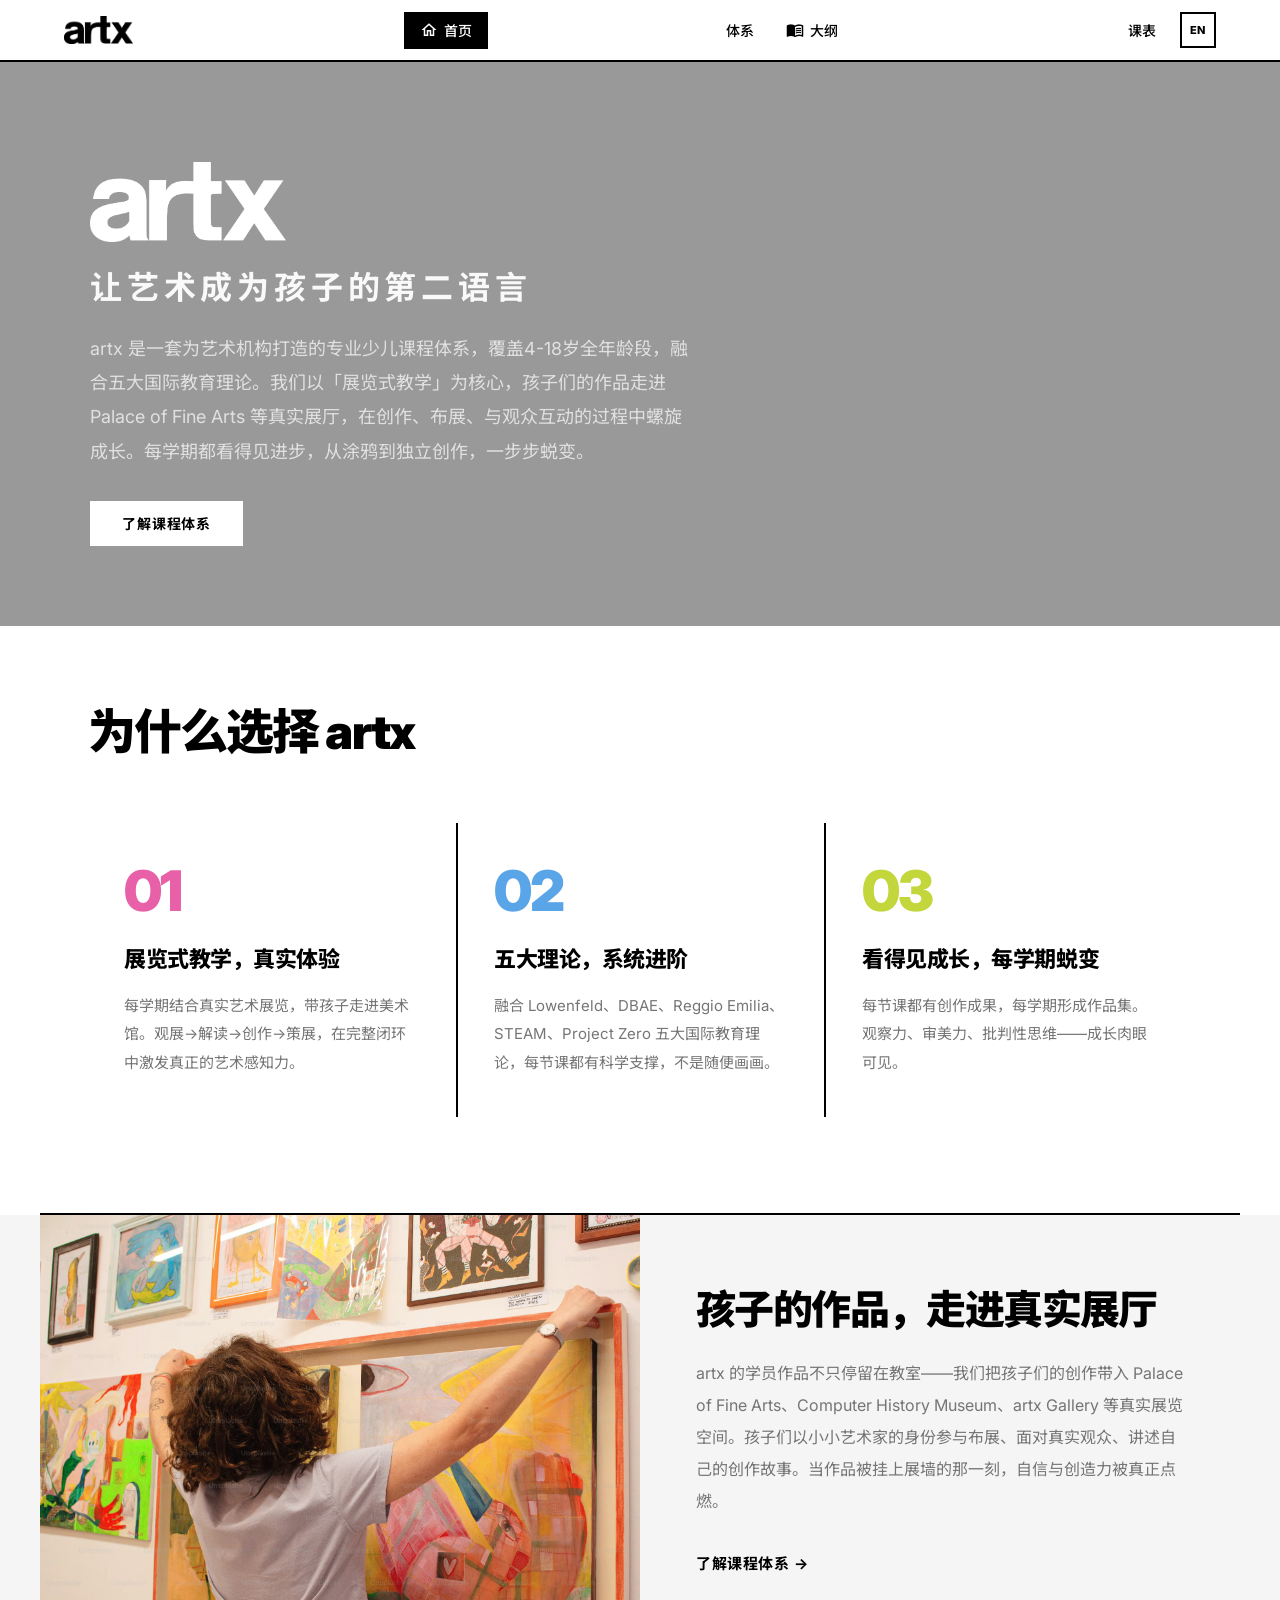
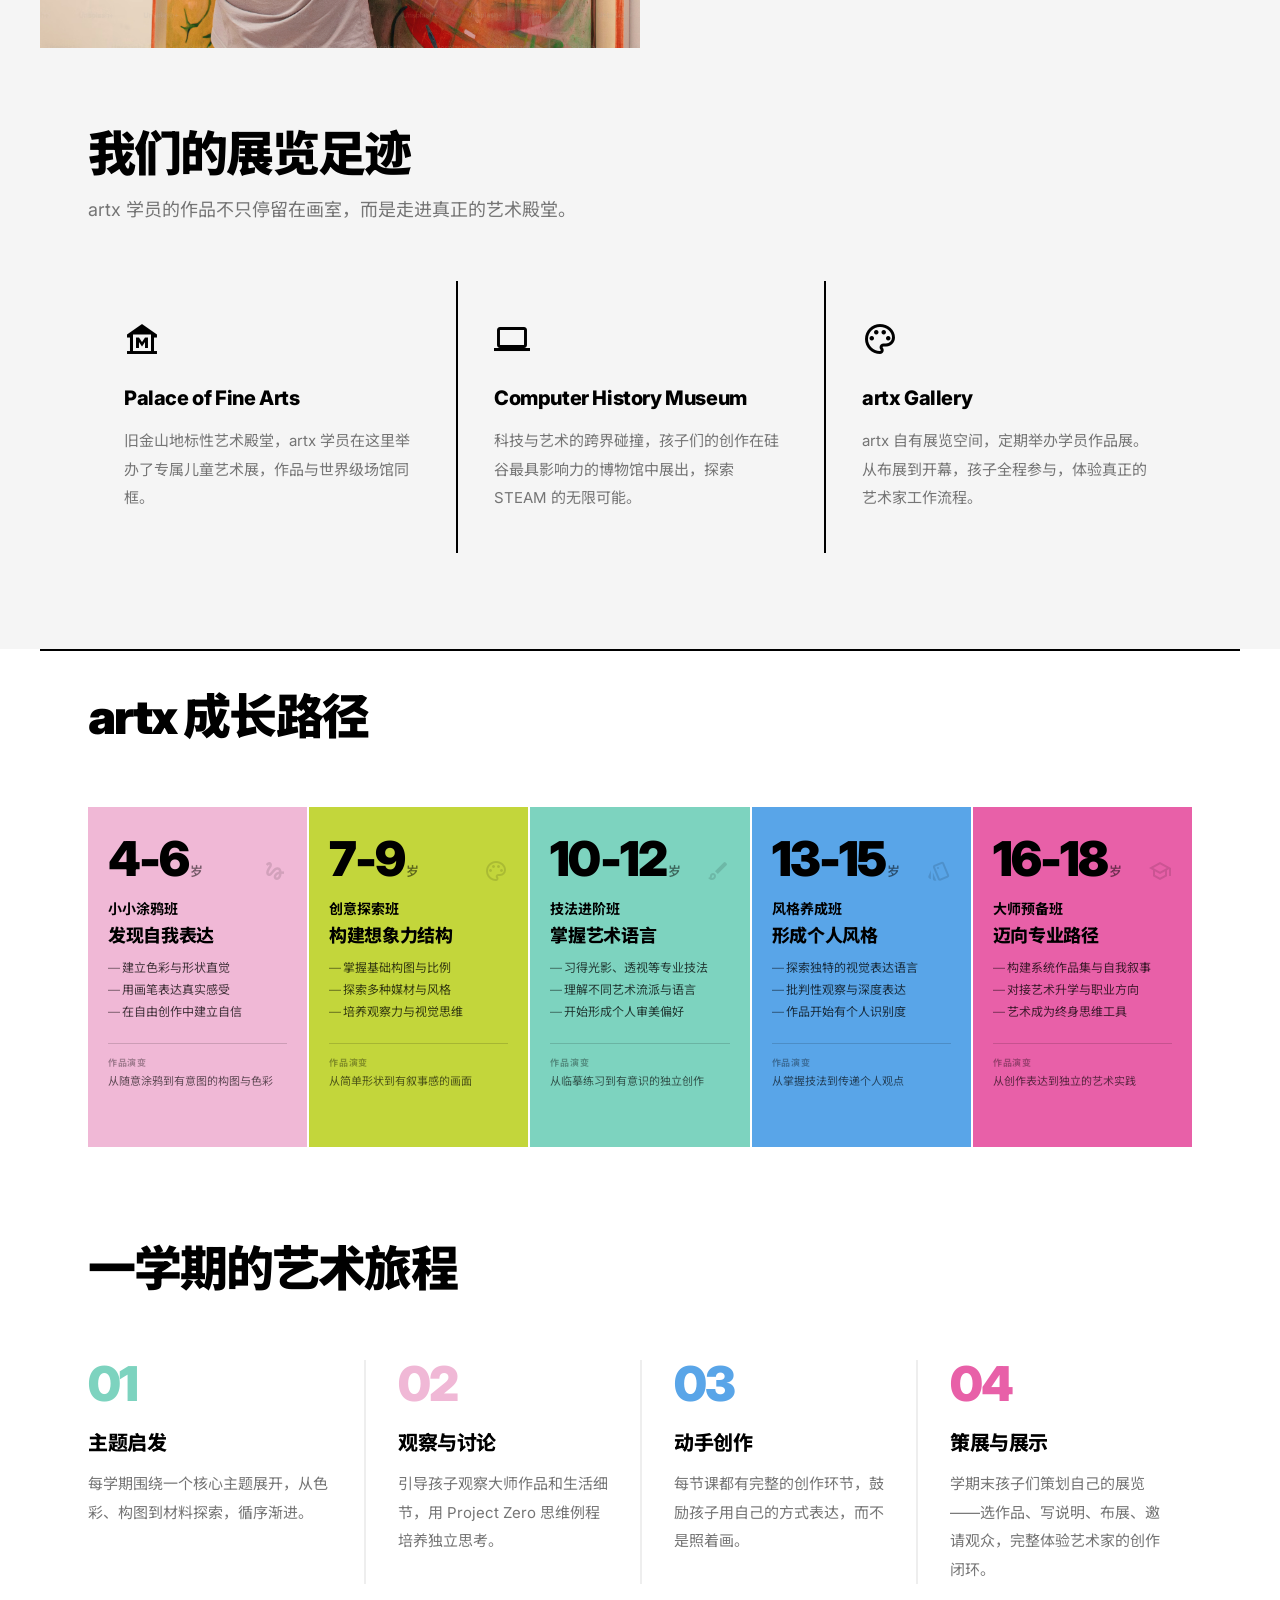
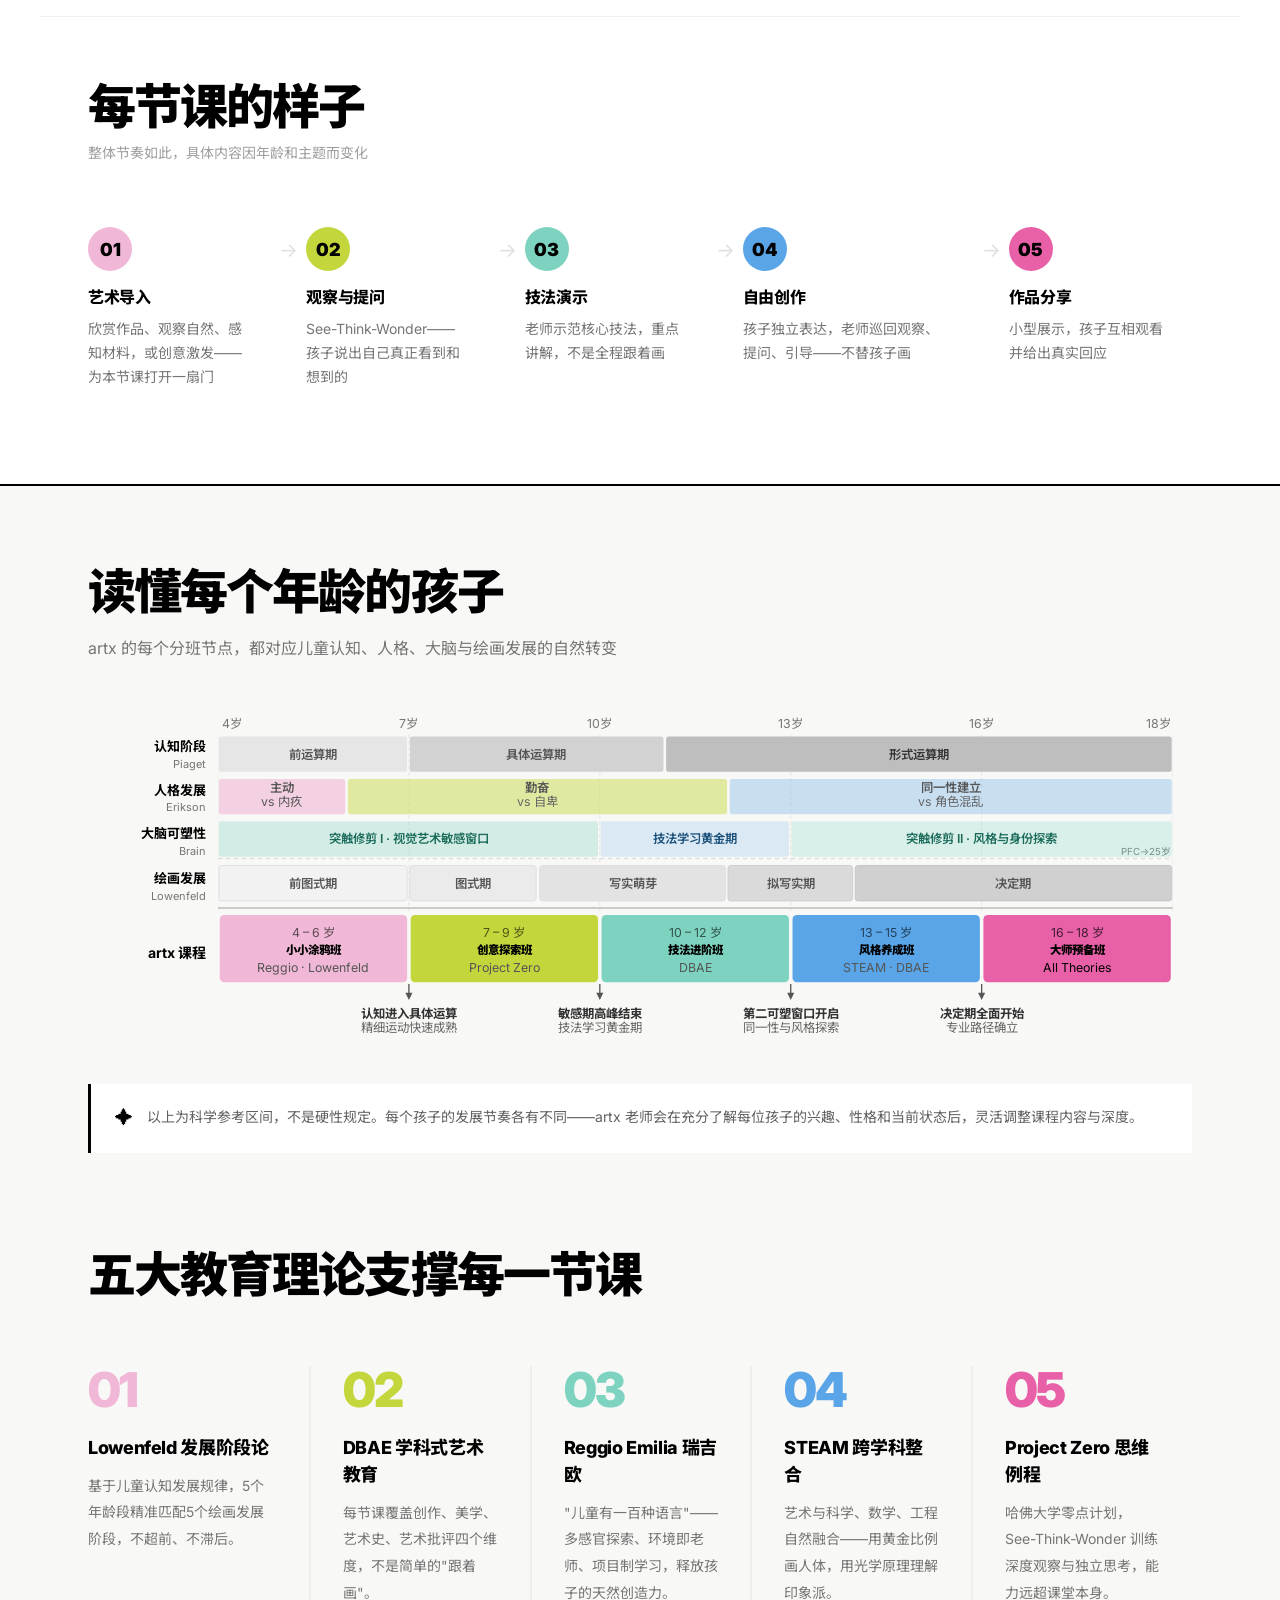
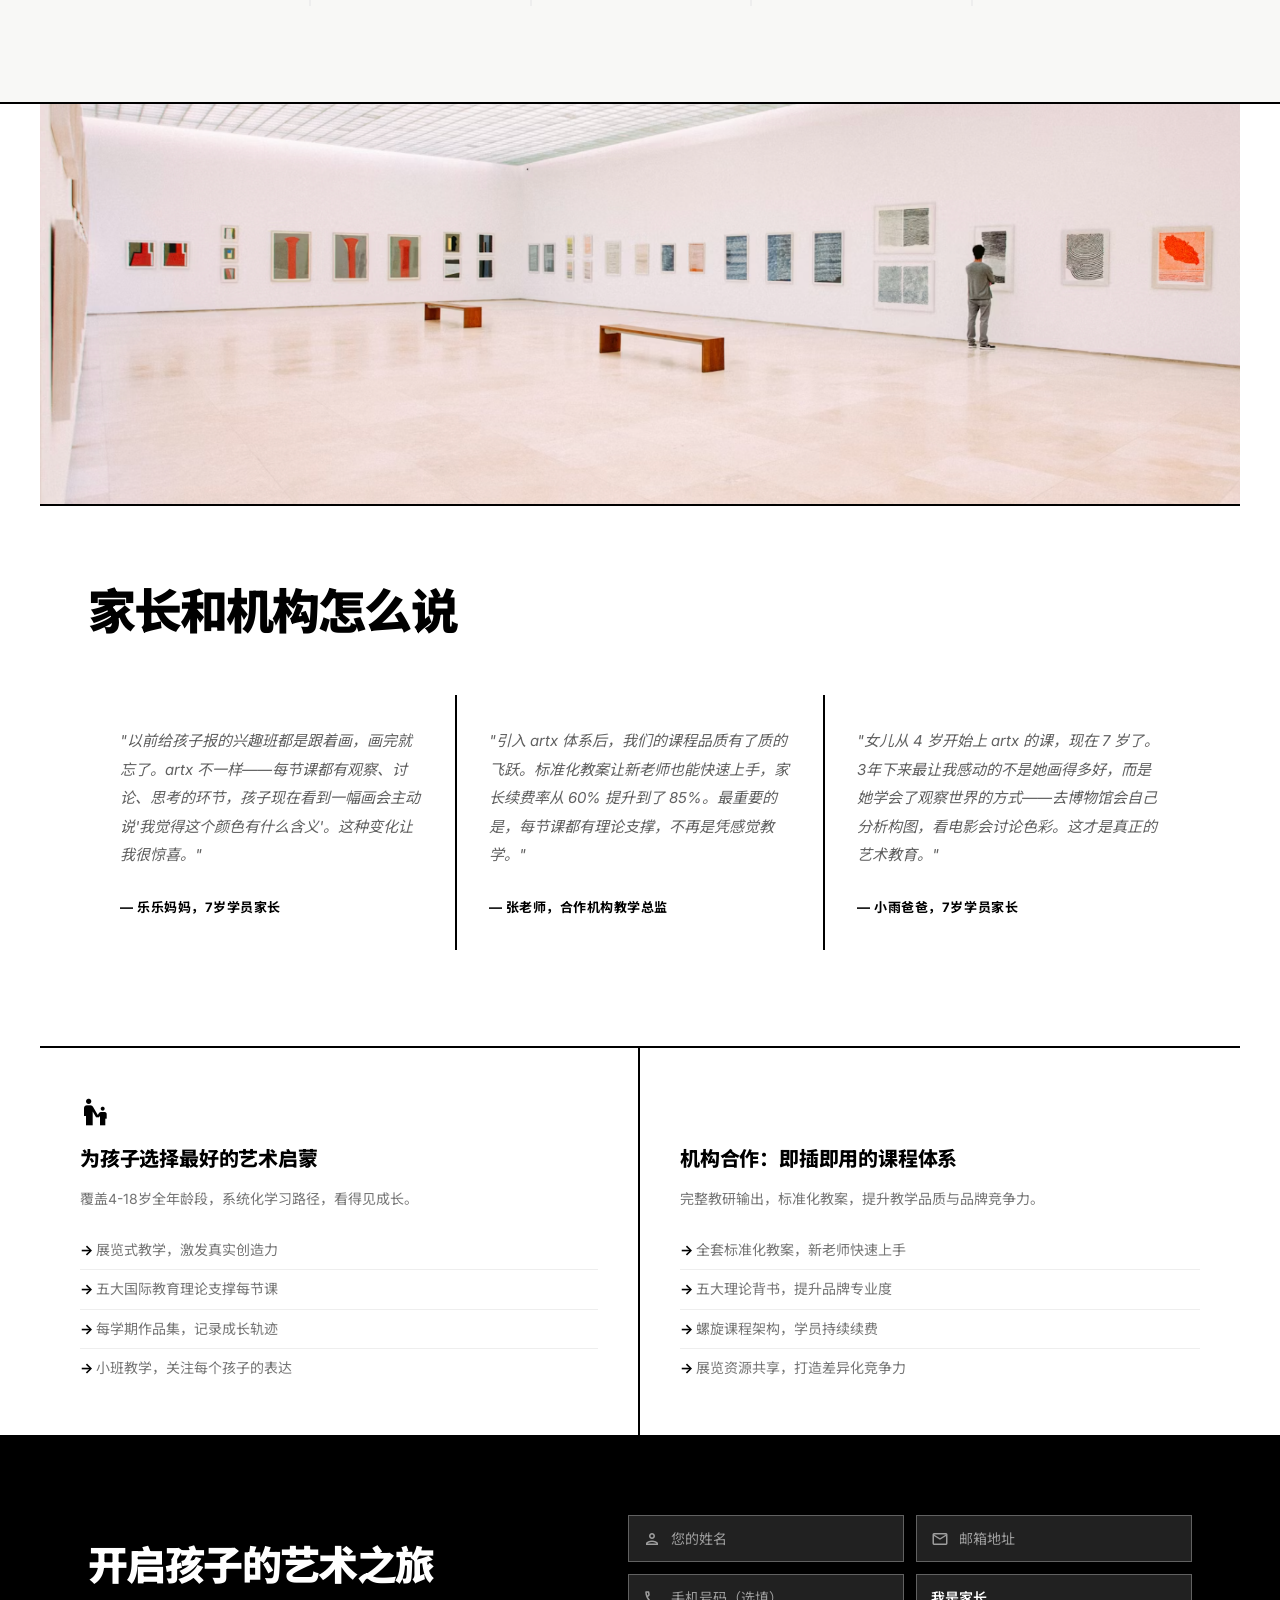
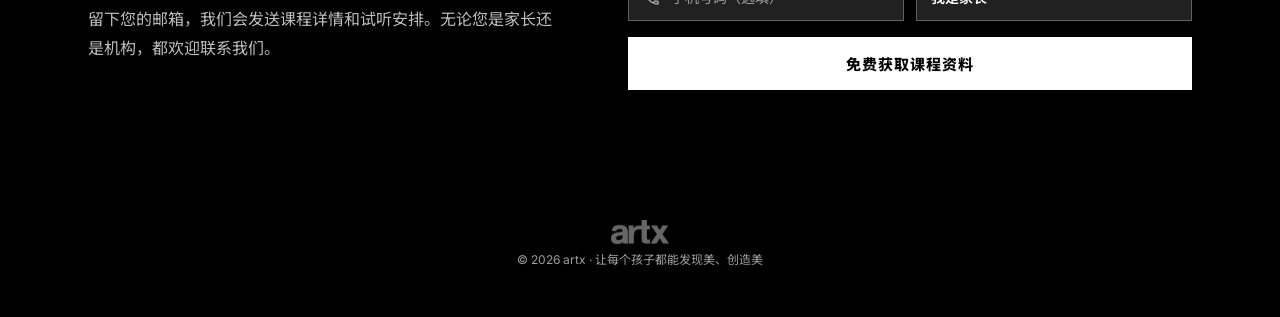
==== index.html @ dca1d235 "mvp-accurate" ====
<!DOCTYPE html>
<html lang="zh-CN">
<head>
    <meta charset="UTF-8">
    <meta name="viewport" content="width=device-width, initial-scale=1.0">
    <title>artx · 课程中心</title>
    <link rel="stylesheet" href="styles.css">
    <link href="https://fonts.googleapis.com/css2?family=Noto+Sans+SC:wght@300;400;500;700;900&family=Inter:wght@300;400;500;600;700;800;900&display=swap" rel="stylesheet">
    <link href="https://fonts.googleapis.com/icon?family=Material+Icons+Outlined" rel="stylesheet">
</head>
<body>
    <!-- 顶部导航栏 (Material App Bar) -->
    <header class="app-bar">
        <div class="app-bar-inner">
            <div class="brand">
                <img src="assets/logo.png" alt="artx" class="brand-logo">
            </div>
            <nav class="nav-rail">
                <a href="#" class="nav-item active" data-view="home">
                    <span class="material-icons-outlined">home</span>
                    <span class="nav-label" data-i18n="nav.home">首页</span>
                </a>
                <a href="#" class="nav-item" data-view="about">
                    <span class="material-icons-outlined">auto_stories</span>
                    <span class="nav-label" data-i18n="nav.about">体系</span>
                </a>
                <a href="#" class="nav-item" data-view="curriculum">
                    <span class="material-icons-outlined">menu_book</span>
                    <span class="nav-label" data-i18n="nav.curriculum">大纲</span>
                </a>
                <a href="#" class="nav-item" data-view="calendar">
                    <span class="material-icons-outlined">calendar_month</span>
                    <span class="nav-label" data-i18n="nav.calendar">课表</span>
                </a>
                <button class="lang-toggle" id="lang-toggle" title="Switch Language">
                    <span class="lang-label">EN</span>
                </button>
            </nav>
        </div>
    </header>

    <!-- 首页 -->
    <main id="view-home" class="view active">
        <!-- Hero -->
        <section class="hero-surface">
            <div class="hero-overlay"></div>
            <div class="hero-text">
                <img src="assets/logo.png" alt="artx" class="hero-logo">
                <p class="title-large" data-i18n="hero.subtitle">让艺术成为孩子的第二语言</p>
                <p class="body-large hero-sub" data-i18n="hero.desc">artx 是一套为艺术机构打造的专业少儿课程体系，覆盖4-18岁全年龄段，融合五大国际教育理论。我们以「展览式教学」为核心，孩子们的作品走进 Palace of Fine Arts 等真实展厅，在创作、布展、与观众互动的过程中螺旋成长。每学期都看得见进步，从涂鸦到独立创作，一步步蜕变。</p>
                <a href="#" class="hero-cta" data-view="about" data-i18n="hero.cta">了解课程体系</a>
            </div>
        </section>

        <!-- Stats Bar (hidden for now) -->
        <!--
        <section class="home-stats">
            <div class="home-stats-inner">
                <div class="home-stat">
                    <span class="home-stat-num">4-18</span>
                    <span class="home-stat-label" data-i18n="home.stat1">岁全覆盖</span>
                </div>
                <div class="home-stat">
                    <span class="home-stat-num">5</span>
                    <span class="home-stat-label" data-i18n="home.stat2">个年龄段</span>
                </div>
                <div class="home-stat">
                    <span class="home-stat-num">5</span>
                    <span class="home-stat-label" data-i18n="home.stat3">大教育理论</span>
                </div>
                <div class="home-stat">
                    <span class="home-stat-num">3</span>
                    <span class="home-stat-label" data-i18n="home.stat4">年螺旋进阶</span>
                </div>
            </div>
        </section>
        -->

        <!-- How It Works — 3 Steps -->
        <section class="home-process reveal">
            <div class="home-process-inner">
                <h2 class="home-process-title" data-i18n="home.processTitle">为什么选择 artx</h2>
                <div class="home-process-grid">
                    <div class="home-process-step">
                        <span class="process-num">01</span>
                        <h3 data-i18n="home.step1t">展览式教学，真实体验</h3>
                        <p data-i18n="home.step1d">每学期结合真实艺术展览，带孩子走进美术馆。观展→解读→创作→策展，在完整闭环中激发真正的艺术感知力。</p>
                    </div>
                    <div class="home-process-step">
                        <span class="process-num">02</span>
                        <h3 data-i18n="home.step2t">五大理论，系统进阶</h3>
                        <p data-i18n="home.step2d">融合 Lowenfeld、DBAE、Reggio Emilia、STEAM、Project Zero 五大国际教育理论，每节课都有科学支撑，不是随便画画。</p>
                    </div>
                    <div class="home-process-step">
                        <span class="process-num">03</span>
                        <h3 data-i18n="home.step3t">看得见成长，每学期蜕变</h3>
                        <p data-i18n="home.step3d">每节课都有创作成果，每学期形成作品集。观察力、审美力、批判性思维——成长肉眼可见。</p>
                    </div>
                </div>
            </div>
        </section>

        <!-- Gallery Feature (image + text split) -->
        <div class="home-feature-wrapper">
        <section class="home-feature reveal">
            <div class="home-feature-img">
                <img src="assets/gallery.JPG" alt="artx gallery">
            </div>
            <div class="home-feature-text">
                <h2 data-i18n="home.featureTitle">孩子的作品，走进真实展厅</h2>
                <p data-i18n="home.featureDesc">artx 的学员作品不只停留在教室——我们把孩子们的创作带入 Palace of Fine Arts、Computer History Museum、artx Gallery 等真实展览空间。孩子们以小小艺术家的身份参与布展、面对真实观众、讲述自己的创作故事。当作品被挂上展墙的那一刻，自信与创造力被真正点燃。</p>
                <a href="#" class="home-feature-link" data-view="about" data-i18n="home.featureLink">了解课程体系 →</a>
            </div>
        </section>
        </div>

        <!-- Exhibition Venues -->
        <div class="home-venues-wrapper">
        <section class="home-venues reveal">
            <div class="home-venues-inner">
                <h2 class="home-venues-title" data-i18n="home.venuesTitle">我们的展览足迹</h2>
                <p class="home-venues-desc" data-i18n="home.venuesDesc">artx 学员的作品不只停留在画室，而是走进真正的艺术殿堂。</p>
                <div class="home-venues-grid">
                    <div class="home-venue-card">
                        <div class="venue-icon"><span class="material-icons-outlined">museum</span></div>
                        <h3>Palace of Fine Arts</h3>
                        <p data-i18n="home.venue1d">旧金山地标性艺术殿堂，artx 学员在这里举办了专属儿童艺术展，作品与世界级场馆同框。</p>
                    </div>
                    <div class="home-venue-card">
                        <div class="venue-icon"><span class="material-icons-outlined">computer</span></div>
                        <h3>Computer History Museum</h3>
                        <p data-i18n="home.venue2d">科技与艺术的跨界碰撞，孩子们的创作在硅谷最具影响力的博物馆中展出，探索 STEAM 的无限可能。</p>
                    </div>
                    <div class="home-venue-card">
                        <div class="venue-icon"><span class="material-icons-outlined">palette</span></div>
                        <h3>artx Gallery</h3>
                        <p data-i18n="home.venue3d">artx 自有展览空间，定期举办学员作品展。从布展到开幕，孩子全程参与，体验真正的艺术家工作流程。</p>
                    </div>
                </div>
            </div>
        </section>
        </div>

        <!-- Programs (Growth Path) -->
        <section class="home-programs reveal">
            <div class="home-programs-inner">
            <h2 class="home-programs-title" data-i18n="home.selectClass">artx 成长路径</h2>
            <div class="age-grid">
                <div class="md-card age-card reveal card-red" data-age="4-6">
                    <div class="card-visual">
                        <div class="card-visual-text">
                            <span class="age-num">4-6</span>
                            <span class="age-suffix" data-i18n="age.suffix">岁</span>
                        </div>
                        <span class="card-icon material-icons-outlined">gesture</span>
                    </div>
                    <div class="card-body">
                        <p class="title-medium" data-i18n="class.4-6.name">小小涂鸦班</p>
                        <h3 class="card-headline">发现自我表达</h3>
                        <ul class="card-bullets">
                            <li>建立色彩与形状直觉</li>
                            <li>用画笔表达真实感受</li>
                            <li>在自由创作中建立自信</li>
                        </ul>
                        <div class="card-evolution">
                            <span class="ce-label">作品演变</span>
                            从随意涂鸦到有意图的构图与色彩
                        </div>
                    </div>
                    <div class="card-action"><span class="material-icons-outlined">arrow_forward</span></div>
                </div>
                <div class="md-card age-card reveal card-green" data-age="7-9">
                    <div class="card-visual">
                        <div class="card-visual-text">
                            <span class="age-num">7-9</span>
                            <span class="age-suffix" data-i18n="age.suffix">岁</span>
                        </div>
                        <span class="card-icon material-icons-outlined">palette</span>
                    </div>
                    <div class="card-body">
                        <p class="title-medium" data-i18n="class.7-9.name">创意探索班</p>
                        <h3 class="card-headline">构建想象力结构</h3>
                        <ul class="card-bullets">
                            <li>掌握基础构图与比例</li>
                            <li>探索多种媒材与风格</li>
                            <li>培养观察力与视觉思维</li>
                        </ul>
                        <div class="card-evolution">
                            <span class="ce-label">作品演变</span>
                            从简单形状到有叙事感的画面
                        </div>
                    </div>
                    <div class="card-action"><span class="material-icons-outlined">arrow_forward</span></div>
                </div>
                <div class="md-card age-card reveal card-blue" data-age="10-12">
                    <div class="card-visual">
                        <div class="card-visual-text">
                            <span class="age-num">10-12</span>
                            <span class="age-suffix" data-i18n="age.suffix">岁</span>
                        </div>
                        <span class="card-icon material-icons-outlined">brush</span>
                    </div>
                    <div class="card-body">
                        <p class="title-medium" data-i18n="class.10-12.name">技法进阶班</p>
                        <h3 class="card-headline">掌握艺术语言</h3>
                        <ul class="card-bullets">
                            <li>习得光影、透视等专业技法</li>
                            <li>理解不同艺术流派与语言</li>
                            <li>开始形成个人审美偏好</li>
                        </ul>
                        <div class="card-evolution">
                            <span class="ce-label">作品演变</span>
                            从临摹练习到有意识的独立创作
                        </div>
                    </div>
                    <div class="card-action"><span class="material-icons-outlined">arrow_forward</span></div>
                </div>
                <div class="md-card age-card reveal card-purple" data-age="13-15">
                    <div class="card-visual">
                        <div class="card-visual-text">
                            <span class="age-num">13-15</span>
                            <span class="age-suffix" data-i18n="age.suffix">岁</span>
                        </div>
                        <span class="card-icon material-icons-outlined">style</span>
                    </div>
                    <div class="card-body">
                        <p class="title-medium" data-i18n="class.13-15.name">风格养成班</p>
                        <h3 class="card-headline">形成个人风格</h3>
                        <ul class="card-bullets">
                            <li>探索独特的视觉表达语言</li>
                            <li>批判性观察与深度表达</li>
                            <li>作品开始有个人识别度</li>
                        </ul>
                        <div class="card-evolution">
                            <span class="ce-label">作品演变</span>
                            从掌握技法到传递个人观点
                        </div>
                    </div>
                    <div class="card-action"><span class="material-icons-outlined">arrow_forward</span></div>
                </div>
                <div class="md-card age-card reveal card-orange" data-age="16-18">
                    <div class="card-visual">
                        <div class="card-visual-text">
                            <span class="age-num">16-18</span>
                            <span class="age-suffix" data-i18n="age.suffix">岁</span>
                        </div>
                        <span class="card-icon material-icons-outlined">school</span>
                    </div>
                    <div class="card-body">
                        <p class="title-medium" data-i18n="class.16-18.name">大师预备班</p>
                        <h3 class="card-headline">迈向专业路径</h3>
                        <ul class="card-bullets">
                            <li>构建系统作品集与自我叙事</li>
                            <li>对接艺术升学与职业方向</li>
                            <li>艺术成为终身思维工具</li>
                        </ul>
                        <div class="card-evolution">
                            <span class="ce-label">作品演变</span>
                            从创作表达到独立的艺术实践
                        </div>
                    </div>
                    <div class="card-action"><span class="material-icons-outlined">arrow_forward</span></div>
                </div>
            </div>
            </div>
        </section>

        <!-- How a Semester Looks -->
        <div class="home-journey-wrapper">
        <section class="home-journey reveal">
            <div class="home-journey-inner">
                <h2 class="home-journey-title" data-i18n="home.journeyTitle">一学期的艺术旅程</h2>
                <div class="home-journey-steps">
                    <div class="journey-step">
                        <div class="journey-num">01</div>
                        <div class="journey-content">
                            <h3 data-i18n="home.j1t">主题启发</h3>
                            <p data-i18n="home.j1d">每学期围绕一个核心主题展开，从色彩、构图到材料探索，循序渐进。</p>
                        </div>
                    </div>
                    <div class="journey-step">
                        <div class="journey-num">02</div>
                        <div class="journey-content">
                            <h3 data-i18n="home.j2t">观察与讨论</h3>
                            <p data-i18n="home.j2d">引导孩子观察大师作品和生活细节，用 Project Zero 思维例程培养独立思考。</p>
                        </div>
                    </div>
                    <div class="journey-step">
                        <div class="journey-num">03</div>
                        <div class="journey-content">
                            <h3 data-i18n="home.j3t">动手创作</h3>
                            <p data-i18n="home.j3d">每节课都有完整的创作环节，鼓励孩子用自己的方式表达，而不是照着画。</p>
                        </div>
                    </div>
                    <div class="journey-step">
                        <div class="journey-num">04</div>
                        <div class="journey-content">
                            <h3 data-i18n="home.j4t">策展与展示</h3>
                            <p data-i18n="home.j4d">学期末孩子们策划自己的展览——选作品、写说明、布展、邀请观众，完整体验艺术家的创作闭环。</p>
                        </div>
                    </div>
                </div>
            </div>
        </section>

        <!-- How a Lesson Looks -->
        <section class="home-lesson reveal">
            <div class="home-lesson-inner">
                <div class="home-lesson-header">
                    <h2 class="home-lesson-title">每节课的样子</h2>
                    <p class="home-lesson-sub">整体节奏如此，具体内容因年龄和主题而变化</p>
                </div>
                <div class="lesson-flow">
                    <div class="lesson-step">
                        <div class="lesson-step-top">
                            <span class="lesson-badge" style="background:var(--moma-pink)">01</span>
                        </div>
                        <h3 class="lesson-step-title">艺术导入</h3>
                        <p class="lesson-step-desc">欣赏作品、观察自然、感知材料，或创意激发——为本节课打开一扇门</p>
                    </div>
                    <div class="lesson-arrow" aria-hidden="true">→</div>
                    <div class="lesson-step">
                        <div class="lesson-step-top">
                            <span class="lesson-badge" style="background:var(--moma-lime)">02</span>
                        </div>
                        <h3 class="lesson-step-title">观察与提问</h3>
                        <p class="lesson-step-desc">See-Think-Wonder——孩子说出自己真正看到和想到的</p>
                    </div>
                    <div class="lesson-arrow" aria-hidden="true">→</div>
                    <div class="lesson-step">
                        <div class="lesson-step-top">
                            <span class="lesson-badge" style="background:var(--moma-mint)">03</span>
                        </div>
                        <h3 class="lesson-step-title">技法演示</h3>
                        <p class="lesson-step-desc">老师示范核心技法，重点讲解，不是全程跟着画</p>
                    </div>
                    <div class="lesson-arrow" aria-hidden="true">→</div>
                    <div class="lesson-step lesson-step-main">
                        <div class="lesson-step-top">
                            <span class="lesson-badge" style="background:var(--moma-blue)">04</span>
                        </div>
                        <h3 class="lesson-step-title">自由创作</h3>
                        <p class="lesson-step-desc">孩子独立表达，老师巡回观察、提问、引导——不替孩子画</p>
                    </div>
                    <div class="lesson-arrow" aria-hidden="true">→</div>
                    <div class="lesson-step">
                        <div class="lesson-step-top">
                            <span class="lesson-badge" style="background:var(--moma-magenta)">05</span>
                        </div>
                        <h3 class="lesson-step-title">作品分享</h3>
                        <p class="lesson-step-desc">小型展示，孩子互相观看并给出真实回应</p>
                    </div>
                </div>
            </div>
        </section>
        </div>

        <!-- Development Chart -->
        <section class="home-devchart">
            <div class="home-devchart-inner">
                <h2 class="home-devchart-title" data-i18n="home.devchartTitle">读懂每个年龄的孩子</h2>
                <p class="home-devchart-sub" data-i18n="home.devchartSub">artx 的每个分班节点，都对应儿童认知、人格、大脑与绘画发展的自然转变</p>
                <div class="devchart-chart-container">
                  <div class="devchart-labels-col" aria-hidden="true">
                    <div class="dcl-item" style="top:13.16%"><strong>认知阶段</strong><span>Piaget</span></div>
                    <div class="dcl-item" style="top:25.79%"><strong>人格发展</strong><span>Erikson</span></div>
                    <div class="dcl-item" style="top:38.42%"><strong>大脑可塑性</strong><span>Brain</span></div>
                    <div class="dcl-item" style="top:51.58%"><strong>绘画发展</strong><span>Lowenfeld</span></div>
                    <div class="dcl-item dcl-artx" style="top:71.05%"><strong>artx 课程</strong></div>
                  </div>
                <div class="devchart-svg-wrap">
                  <svg viewBox="0 0 1102 380" xmlns="http://www.w3.org/2000/svg"
                       style="font-family:'Inter','Noto Sans SC',sans-serif;">
                    <!-- Vertical grid lines -->
                    <line x1="0" y1="28" x2="0" y2="228" stroke="#EEEEEE" stroke-width="1"/>
                    <line x1="216" y1="28" x2="216" y2="228" stroke="#E2E2E2" stroke-width="1" stroke-dasharray="4 3"/>
                    <line x1="432" y1="28" x2="432" y2="228" stroke="#E2E2E2" stroke-width="1" stroke-dasharray="4 3"/>
                    <line x1="648" y1="28" x2="648" y2="228" stroke="#E2E2E2" stroke-width="1" stroke-dasharray="4 3"/>
                    <line x1="864" y1="28" x2="864" y2="228" stroke="#E2E2E2" stroke-width="1" stroke-dasharray="4 3"/>
                    <line x1="1080" y1="28" x2="1080" y2="228" stroke="#EEEEEE" stroke-width="1"/>

                    <!-- Age scale -->
                    <text x="4" y="20" text-anchor="start" font-size="14" fill="#767676">4岁</text>
                    <text x="216" y="20" text-anchor="middle" font-size="14" fill="#767676">7岁</text>
                    <text x="432" y="20" text-anchor="middle" font-size="14" fill="#767676">10岁</text>
                    <text x="648" y="20" text-anchor="middle" font-size="14" fill="#767676">13岁</text>
                    <text x="864" y="20" text-anchor="middle" font-size="14" fill="#767676">16岁</text>
                    <text x="1078" y="20" text-anchor="end" font-size="14" fill="#767676">18岁</text>

                    <!-- Track 1: Piaget (h=40) -->
                    <rect x="1" y="30" width="213" height="40" rx="3" fill="#E6E6E6"/>
                    <text x="108" y="55" text-anchor="middle" font-size="14" font-weight="600" fill="#555">前运算期</text>
                    <rect x="217" y="30" width="287" height="40" rx="3" fill="#D2D2D2"/>
                    <text x="360" y="55" text-anchor="middle" font-size="14" font-weight="600" fill="#555">具体运算期</text>
                    <rect x="507" y="30" width="572" height="40" rx="3" fill="#BEBEBE"/>
                    <text x="793" y="55" text-anchor="middle" font-size="14" font-weight="600" fill="#333">形式运算期</text>

                    <!-- Track 2: Erikson (h=40, y=78) -->
                    <rect x="1" y="78" width="143" height="40" rx="3" fill="#F0B8D6" fill-opacity="0.6"/>
                    <text x="72" y="93" text-anchor="middle" font-size="14" font-weight="600" fill="#555">主动</text>
                    <text x="72" y="109" text-anchor="middle" font-size="14" fill="#595959">vs 内疚</text>
                    <rect x="147" y="78" width="429" height="40" rx="3" fill="#C3D63B" fill-opacity="0.45"/>
                    <text x="361" y="93" text-anchor="middle" font-size="14" font-weight="600" fill="#555">勤奋</text>
                    <text x="361" y="109" text-anchor="middle" font-size="14" fill="#666">vs 自卑</text>
                    <rect x="579" y="78" width="500" height="40" rx="3" fill="#59A5E8" fill-opacity="0.3"/>
                    <text x="829" y="93" text-anchor="middle" font-size="14" font-weight="600" fill="#555">同一性建立</text>
                    <text x="829" y="109" text-anchor="middle" font-size="14" fill="#666">vs 角色混乱</text>

                    <!-- Track 3: Brain – 3 segments (h=40, y=126) -->
                    <line x1="0" y1="168" x2="1080" y2="168" stroke="#DDDDDD" stroke-width="1.5" stroke-dasharray="5 4"/>
                    <text x="1078" y="164" text-anchor="end" font-size="11" fill="#767676">PFC→25岁</text>
                    <rect x="1" y="126" width="429" height="40" rx="3" fill="#7DD3BF" fill-opacity="0.30"/>
                    <text x="216" y="151" text-anchor="middle" font-size="14" font-weight="600" fill="#1A6B5A">突触修剪 I · 视觉艺术敏感窗口</text>
                    <rect x="433" y="126" width="213" height="40" rx="3" fill="#59A5E8" fill-opacity="0.18"/>
                    <text x="540" y="151" text-anchor="middle" font-size="14" font-weight="600" fill="#1A507A">技法学习黄金期</text>
                    <rect x="649" y="126" width="430" height="40" rx="3" fill="#7DD3BF" fill-opacity="0.25"/>
                    <text x="864" y="151" text-anchor="middle" font-size="14" font-weight="600" fill="#1A6B5A">突触修剪 II · 风格与身份探索</text>

                    <!-- Track 4: Lowenfeld (h=40, y=176) -->
                    <rect x="1" y="176" width="213" height="40" rx="3" fill="#F2F2F2" stroke="#DDDDDD" stroke-width="1"/>
                    <text x="108" y="201" text-anchor="middle" font-size="14" font-weight="600" fill="#555">前图式期</text>
                    <rect x="217" y="176" width="143" height="40" rx="3" fill="#EBEBEB" stroke="#DDDDDD" stroke-width="1"/>
                    <text x="289" y="201" text-anchor="middle" font-size="14" font-weight="600" fill="#555">图式期</text>
                    <rect x="364" y="176" width="210" height="40" rx="3" fill="#E3E3E3" stroke="#DDDDDD" stroke-width="1"/>
                    <text x="469" y="201" text-anchor="middle" font-size="14" font-weight="600" fill="#555">写实萌芽</text>
                    <rect x="577" y="176" width="141" height="40" rx="3" fill="#DADADA" stroke="#CCCCCC" stroke-width="1"/>
                    <text x="648" y="201" text-anchor="middle" font-size="14" font-weight="600" fill="#555">拟写实期</text>
                    <rect x="721" y="176" width="358" height="40" rx="3" fill="#D0D0D0" stroke="#C4C4C4" stroke-width="1"/>
                    <text x="900" y="201" text-anchor="middle" font-size="14" font-weight="600" fill="#555">决定期</text>

                    <!-- Separator -->
                    <line x1="0" y1="224" x2="1080" y2="224" stroke="#BBBBBB" stroke-width="1.5"/>

                    <!-- artx courses (y=232) -->
                    <rect x="2" y="232" width="212" height="76" rx="5" fill="#F0B8D6"/>
                    <text x="108" y="257" text-anchor="middle" font-size="14" fill="#000" opacity="0.6">4 – 6 岁</text>
                    <text x="108" y="276" text-anchor="middle" font-size="13" font-weight="900" fill="#000">小小涂鸦班</text>
                    <text x="108" y="296" text-anchor="middle" font-size="14" fill="#555">Reggio · Lowenfeld</text>

                    <rect x="218" y="232" width="212" height="76" rx="5" fill="#C3D63B"/>
                    <text x="324" y="257" text-anchor="middle" font-size="14" fill="#000" opacity="0.6">7 – 9 岁</text>
                    <text x="324" y="276" text-anchor="middle" font-size="13" font-weight="900" fill="#000">创意探索班</text>
                    <text x="324" y="296" text-anchor="middle" font-size="14" fill="#555">Project Zero</text>

                    <rect x="434" y="232" width="212" height="76" rx="5" fill="#7DD3BF"/>
                    <text x="540" y="257" text-anchor="middle" font-size="14" fill="#000" opacity="0.6">10 – 12 岁</text>
                    <text x="540" y="276" text-anchor="middle" font-size="13" font-weight="900" fill="#000">技法进阶班</text>
                    <text x="540" y="296" text-anchor="middle" font-size="14" fill="#555">DBAE</text>

                    <rect x="650" y="232" width="212" height="76" rx="5" fill="#59A5E8"/>
                    <text x="756" y="257" text-anchor="middle" font-size="14" fill="#000" opacity="0.6">13 – 15 岁</text>
                    <text x="756" y="276" text-anchor="middle" font-size="13" font-weight="900" fill="#000">风格养成班</text>
                    <text x="756" y="296" text-anchor="middle" font-size="14" fill="#555">STEAM · DBAE</text>

                    <rect x="866" y="232" width="212" height="76" rx="5" fill="#E860A8"/>
                    <text x="972" y="257" text-anchor="middle" font-size="14" fill="#000" opacity="0.7">16 – 18 岁</text>
                    <text x="972" y="276" text-anchor="middle" font-size="13" font-weight="900" fill="#000">大师预备班</text>
                    <text x="972" y="296" text-anchor="middle" font-size="14" fill="#000">All Theories</text>

                    <!-- Annotations -->
                    <line x1="216" y1="310" x2="216" y2="322" stroke="#555" stroke-width="1.5"/>
                    <polygon points="216,328 212,320 220,320" fill="#555"/>
                    <text x="216" y="348" text-anchor="middle" font-size="14" font-weight="700" fill="#333">认知进入具体运算</text>
                    <text x="216" y="364" text-anchor="middle" font-size="14" fill="#666">精细运动快速成熟</text>

                    <line x1="432" y1="310" x2="432" y2="322" stroke="#555" stroke-width="1.5"/>
                    <polygon points="432,328 428,320 436,320" fill="#555"/>
                    <text x="432" y="348" text-anchor="middle" font-size="14" font-weight="700" fill="#333">敏感期高峰结束</text>
                    <text x="432" y="364" text-anchor="middle" font-size="14" fill="#666">技法学习黄金期</text>

                    <line x1="648" y1="310" x2="648" y2="322" stroke="#555" stroke-width="1.5"/>
                    <polygon points="648,328 644,320 652,320" fill="#555"/>
                    <text x="648" y="348" text-anchor="middle" font-size="14" font-weight="700" fill="#333">第二可塑窗口开启</text>
                    <text x="648" y="364" text-anchor="middle" font-size="14" fill="#666">同一性与风格探索</text>

                    <line x1="864" y1="310" x2="864" y2="322" stroke="#555" stroke-width="1.5"/>
                    <polygon points="864,328 860,320 868,320" fill="#555"/>
                    <text x="864" y="348" text-anchor="middle" font-size="14" font-weight="700" fill="#333">决定期全面开始</text>
                    <text x="864" y="364" text-anchor="middle" font-size="14" fill="#666">专业路径确立</text>
                  </svg>
                </div>
                </div><!-- /devchart-chart-container -->
                <div class="devchart-note">
                    <span class="devchart-note-icon">✦</span>
                    <p data-i18n="home.devchartNote">以上为科学参考区间，不是硬性规定。每个孩子的发展节奏各有不同——artx 老师会在充分了解每位孩子的兴趣、性格和当前状态后，灵活调整课程内容与深度。</p>
                </div>
            </div>
        </section>

        <!-- Developmental Framework v2 -->
        <section class="home-devfw reveal">
            <div class="home-devfw-inner">
                <p class="home-devfw-eyebrow">Developmental Framework</p>
                <h2 class="home-devfw-title">Five Dimensions of Artistic Growth</h2>
                <p class="home-devfw-sub">Research-aligned progression · Ages 4–18</p>
                <div class="devfw-chart-wrap">
                  <svg viewBox="0 0 1185 285" xmlns="http://www.w3.org/2000/svg"
                       style="font-family:'Inter','Noto Sans SC',sans-serif;">

                    <!-- Dotted vertical transition markers: 7, 10, 13, 16 -->
                    <line x1="365" y1="22" x2="365" y2="235" stroke="#DCDCDC" stroke-width="1" stroke-dasharray="3 4"/>
                    <line x1="575" y1="22" x2="575" y2="235" stroke="#DCDCDC" stroke-width="1" stroke-dasharray="3 4"/>
                    <line x1="785" y1="22" x2="785" y2="235" stroke="#DCDCDC" stroke-width="1" stroke-dasharray="3 4"/>
                    <line x1="995" y1="22" x2="995" y2="235" stroke="#DCDCDC" stroke-width="1" stroke-dasharray="3 4"/>

                    <!-- Age axis -->
                    <line x1="155" y1="24" x2="1145" y2="24" stroke="#E4E4E4" stroke-width="1"/>

                    <!-- Age labels -->
                    <text x="155" y="16" text-anchor="middle" font-size="10" fill="#BBBBBB">4</text>
                    <text x="365" y="16" text-anchor="middle" font-size="10" fill="#888" font-weight="600">7</text>
                    <text x="575" y="16" text-anchor="middle" font-size="10" fill="#888" font-weight="600">10</text>
                    <text x="785" y="16" text-anchor="middle" font-size="10" fill="#888" font-weight="600">13</text>
                    <text x="995" y="16" text-anchor="middle" font-size="10" fill="#888" font-weight="600">16</text>
                    <text x="1135" y="16" text-anchor="middle" font-size="10" fill="#BBBBBB">18</text>
                    <text x="1180" y="16" text-anchor="end" font-size="9" fill="#CCCCCC" font-style="italic">yrs</text>

                    <!-- ── LAYER 1: COGNITIVE (Piaget) ── -->
                    <text x="148" y="37" text-anchor="end" font-size="10" font-weight="600" fill="#555">Cognitive</text>
                    <text x="148" y="49" text-anchor="end" font-size="8.5" fill="#AAAAAA" font-style="italic">Piaget</text>

                    <rect x="155" y="28" width="208" height="22" rx="2" fill="#EBEBEB"/>
                    <text x="259" y="43" text-anchor="middle" font-size="10" font-weight="500" fill="#666">Preoperational</text>

                    <rect x="365" y="28" width="278" height="22" rx="2" fill="#DEDEDE"/>
                    <text x="504" y="43" text-anchor="middle" font-size="10" font-weight="500" fill="#555">Concrete Operational</text>

                    <rect x="645" y="28" width="490" height="22" rx="2" fill="#D0D0D0"/>
                    <text x="890" y="43" text-anchor="middle" font-size="10" font-weight="500" fill="#444">Formal Operational</text>

                    <!-- ── LAYER 2: PSYCHOSOCIAL (Erikson) ── -->
                    <text x="148" y="68" text-anchor="end" font-size="10" font-weight="600" fill="#555">Psychosocial</text>
                    <text x="148" y="80" text-anchor="end" font-size="8.5" fill="#AAAAAA" font-style="italic">Erikson</text>

                    <rect x="155" y="58" width="138" height="30" rx="2" fill="#EDD9D4"/>
                    <text x="224" y="70" text-anchor="middle" font-size="9.5" font-weight="600" fill="#7A4A45">Initiative</text>
                    <text x="224" y="82" text-anchor="middle" font-size="8.5" fill="#9A6A65">vs Guilt</text>

                    <rect x="295" y="58" width="418" height="30" rx="2" fill="#DDE6D5"/>
                    <text x="504" y="70" text-anchor="middle" font-size="9.5" font-weight="600" fill="#4A6A40">Industry</text>
                    <text x="504" y="82" text-anchor="middle" font-size="8.5" fill="#6A8A60">vs Inferiority</text>

                    <rect x="715" y="58" width="420" height="30" rx="2" fill="#D2DEEC"/>
                    <text x="925" y="70" text-anchor="middle" font-size="9.5" font-weight="600" fill="#38507A">Identity Formation</text>
                    <text x="925" y="82" text-anchor="middle" font-size="8.5" fill="#5870A0">vs Role Confusion</text>

                    <!-- ── LAYER 3: CREATIVE SENSITIVITY WINDOWS ── -->
                    <text x="148" y="104" text-anchor="end" font-size="10" font-weight="600" fill="#555">Creative</text>
                    <text x="148" y="116" text-anchor="end" font-size="8.5" fill="#AAAAAA" font-style="italic">Sensitivity</text>

                    <rect x="155" y="96" width="418" height="20" rx="2" fill="#D6EDE7"/>
                    <text x="364" y="110" text-anchor="middle" font-size="9.5" font-weight="500" fill="#2E7A6A">Early Visual Expression Window</text>

                    <rect x="575" y="96" width="208" height="20" rx="2" fill="#CCE2EE"/>
                    <text x="679" y="110" text-anchor="middle" font-size="9.5" font-weight="500" fill="#2A5878">Technical Acceleration</text>

                    <rect x="785" y="96" width="350" height="20" rx="2" fill="#D0D4EE"/>
                    <text x="960" y="110" text-anchor="middle" font-size="9.5" font-weight="500" fill="#3C3C7A">Style &amp; Identity Formation</text>

                    <!-- ── LAYER 4: ARTISTIC DEVELOPMENT (Lowenfeld) ── -->
                    <text x="148" y="132" text-anchor="end" font-size="10" font-weight="600" fill="#555">Artistic Dev.</text>
                    <text x="148" y="144" text-anchor="end" font-size="8.5" fill="#AAAAAA" font-style="italic">Lowenfeld</text>

                    <rect x="155" y="122" width="208" height="22" rx="2" fill="#EEEAE4" stroke="#E0DAD2" stroke-width="0.5"/>
                    <text x="259" y="137" text-anchor="middle" font-size="9.5" font-weight="500" fill="#666">Pre-schematic</text>

                    <rect x="365" y="122" width="138" height="22" rx="2" fill="#E8E3DC" stroke="#D8D2CA" stroke-width="0.5"/>
                    <text x="434" y="137" text-anchor="middle" font-size="9.5" font-weight="500" fill="#555">Schematic</text>

                    <rect x="505" y="122" width="208" height="22" rx="2" fill="#E2DDD5" stroke="#D2CBC2" stroke-width="0.5"/>
                    <text x="609" y="137" text-anchor="middle" font-size="9.5" font-weight="500" fill="#555">Dawning Realism</text>

                    <rect x="715" y="122" width="138" height="22" rx="2" fill="#DCDAD0" stroke="#CCC8BE" stroke-width="0.5"/>
                    <text x="784" y="137" text-anchor="middle" font-size="9.5" font-weight="500" fill="#555">Pseudo-Realism</text>

                    <rect x="855" y="122" width="280" height="22" rx="2" fill="#D8D4C8" stroke="#C8C4B8" stroke-width="0.5"/>
                    <text x="995" y="137" text-anchor="middle" font-size="9.5" font-weight="500" fill="#444">Decision Stage</text>

                    <!-- Separator -->
                    <line x1="155" y1="152" x2="1135" y2="152" stroke="#ECECEC" stroke-width="1" stroke-dasharray="4 3"/>

                    <!-- ── LAYER 5: ArtX CURRICULUM ── -->
                    <text x="148" y="190" text-anchor="end" font-size="12" font-weight="700" fill="#111" letter-spacing="-0.03em">artx</text>
                    <text x="148" y="203" text-anchor="end" font-size="8.5" fill="#888">Curriculum</text>

                    <!-- Little Explorers 4–7 · Morandi dusty rose -->
                    <rect x="155" y="158" width="208" height="76" rx="4" fill="#CEBFBC"/>
                    <text x="259" y="186" text-anchor="middle" font-size="8.5" fill="#5A3838" opacity="0.8" letter-spacing="0.03em">4 – 6  yrs</text>
                    <text x="259" y="202" text-anchor="middle" font-size="11.5" font-weight="700" fill="#3A1E1C" letter-spacing="-0.02em">Little Explorers</text>
                    <text x="259" y="218" text-anchor="middle" font-size="7.5" fill="#5A3838" opacity="0.7" letter-spacing="0.1em">STUDIO</text>

                    <!-- Creative Discovery 7–10 · Morandi sage -->
                    <rect x="365" y="158" width="208" height="76" rx="4" fill="#B8C5AE"/>
                    <text x="469" y="186" text-anchor="middle" font-size="8.5" fill="#2A4228" opacity="0.8" letter-spacing="0.03em">7 – 9  yrs</text>
                    <text x="469" y="202" text-anchor="middle" font-size="11.5" font-weight="700" fill="#1A3018" letter-spacing="-0.02em">Creative Discovery</text>
                    <text x="469" y="218" text-anchor="middle" font-size="7.5" fill="#2A4228" opacity="0.7" letter-spacing="0.1em">STUDIO</text>

                    <!-- Technique Advancement 10–13 · Morandi steel blue -->
                    <rect x="575" y="158" width="208" height="76" rx="4" fill="#A8BED0"/>
                    <text x="679" y="186" text-anchor="middle" font-size="8.5" fill="#1A3448" opacity="0.8" letter-spacing="0.03em">10 – 12  yrs</text>
                    <text x="679" y="202" text-anchor="middle" font-size="10.5" font-weight="700" fill="#0E2438" letter-spacing="-0.02em">Technique Advancement</text>
                    <text x="679" y="218" text-anchor="middle" font-size="7.5" fill="#1A3448" opacity="0.7" letter-spacing="0.1em">STUDIO</text>

                    <!-- Style Formation 13–16 · Morandi warm sand -->
                    <rect x="785" y="158" width="208" height="76" rx="4" fill="#C8B8A0"/>
                    <text x="889" y="186" text-anchor="middle" font-size="8.5" fill="#483220" opacity="0.8" letter-spacing="0.03em">13 – 15  yrs</text>
                    <text x="889" y="202" text-anchor="middle" font-size="11.5" font-weight="700" fill="#382210" letter-spacing="-0.02em">Style Formation</text>
                    <text x="889" y="218" text-anchor="middle" font-size="7.5" fill="#483220" opacity="0.7" letter-spacing="0.1em">STUDIO</text>

                    <!-- Pre-Professional 16–18 · Morandi lavender grey -->
                    <rect x="995" y="158" width="140" height="76" rx="4" fill="#B8AEC8"/>
                    <text x="1065" y="186" text-anchor="middle" font-size="8.5" fill="#28183C" opacity="0.8" letter-spacing="0.03em">16 – 18  yrs</text>
                    <text x="1065" y="202" text-anchor="middle" font-size="10.5" font-weight="700" fill="#18082C" letter-spacing="-0.02em">Pre-Professional</text>
                    <text x="1065" y="218" text-anchor="middle" font-size="7.5" fill="#28183C" opacity="0.7" letter-spacing="0.1em">ARTIST LAB</text>

                    <!-- ── TRANSITION ANNOTATIONS ── -->
                    <line x1="155" y1="242" x2="1135" y2="242" stroke="#F2F2F2" stroke-width="1"/>

                    <line x1="365" y1="236" x2="365" y2="249" stroke="#BBBBBB" stroke-width="1"/>
                    <text x="365" y="259" text-anchor="middle" font-size="8.5" font-weight="700" fill="#555">Age 7</text>
                    <text x="365" y="270" text-anchor="middle" font-size="8" fill="#888">Cognitive structure</text>
                    <text x="365" y="281" text-anchor="middle" font-size="8" fill="#888">stabilization</text>

                    <line x1="575" y1="236" x2="575" y2="249" stroke="#BBBBBB" stroke-width="1"/>
                    <text x="575" y="259" text-anchor="middle" font-size="8.5" font-weight="700" fill="#555">Age 10</text>
                    <text x="575" y="270" text-anchor="middle" font-size="8" fill="#888">Peak technique</text>
                    <text x="575" y="281" text-anchor="middle" font-size="8" fill="#888">sensitivity</text>

                    <line x1="785" y1="236" x2="785" y2="249" stroke="#BBBBBB" stroke-width="1"/>
                    <text x="785" y="259" text-anchor="middle" font-size="8.5" font-weight="700" fill="#555">Age 13</text>
                    <text x="785" y="270" text-anchor="middle" font-size="8" fill="#888">Creative identity</text>
                    <text x="785" y="281" text-anchor="middle" font-size="8" fill="#888">window reopens</text>

                    <line x1="995" y1="236" x2="995" y2="249" stroke="#BBBBBB" stroke-width="1"/>
                    <text x="995" y="259" text-anchor="middle" font-size="8.5" font-weight="700" fill="#555">Age 16</text>
                    <text x="995" y="270" text-anchor="middle" font-size="8" fill="#888">Artistic pathway</text>
                    <text x="995" y="281" text-anchor="middle" font-size="8" fill="#888">decision stage</text>

                  </svg>
                </div>
                <p class="devfw-sources">Piaget (1952) &middot; Erikson (1959) &middot; Lowenfeld &amp; Brittain (1987) &middot; Educational interpretation for artx curriculum design</p>
            </div>
        </section>

        <!-- Five Theories -->
        <section class="home-theories-section reveal">
            <div class="home-theories-section-inner">
                <h2 class="home-theories-section-title" data-i18n="home.theoriesTitle">五大教育理论支撑每一节课</h2>
                <div class="home-theories-grid">
                    <div class="home-theory-card">
                        <span class="home-theory-num" style="color: var(--moma-pink)">01</span>
                        <h3 data-i18n="home.theory1t">Lowenfeld 发展阶段论</h3>
                        <p data-i18n="home.theory1d">基于儿童认知发展规律，5个年龄段精准匹配5个绘画发展阶段，不超前、不滞后。</p>
                    </div>
                    <div class="home-theory-card">
                        <span class="home-theory-num" style="color: var(--moma-lime)">02</span>
                        <h3 data-i18n="home.theory2t">DBAE 学科式艺术教育</h3>
                        <p data-i18n="home.theory2d">每节课覆盖创作、美学、艺术史、艺术批评四个维度，不是简单的"跟着画"。</p>
                    </div>
                    <div class="home-theory-card">
                        <span class="home-theory-num" style="color: var(--moma-mint)">03</span>
                        <h3 data-i18n="home.theory3t">Reggio Emilia 瑞吉欧</h3>
                        <p data-i18n="home.theory3d">"儿童有一百种语言"——多感官探索、环境即老师、项目制学习，释放孩子的天然创造力。</p>
                    </div>
                    <div class="home-theory-card">
                        <span class="home-theory-num" style="color: var(--moma-blue)">04</span>
                        <h3 data-i18n="home.theory4t">STEAM 跨学科整合</h3>
                        <p data-i18n="home.theory4d">艺术与科学、数学、工程自然融合——用黄金比例画人体，用光学原理理解印象派。</p>
                    </div>
                    <div class="home-theory-card">
                        <span class="home-theory-num" style="color: var(--moma-magenta)">05</span>
                        <h3 data-i18n="home.theory5t">Project Zero 思维例程</h3>
                        <p data-i18n="home.theory5d">哈佛大学零点计划，See-Think-Wonder 训练深度观察与独立思考，能力远超课堂本身。</p>
                    </div>
                </div>
            </div>
        </section>

        <!-- Gallery Image Band -->
        <section class="home-gallery-band reveal">
            <div class="home-gallery-img">
                <img src="assets/galleryhome.png" alt="artx exhibition" loading="lazy">
            </div>
        </section>

        <!-- Testimonials / Social Proof -->
        <section class="home-testimonials reveal">
            <div class="home-testimonials-inner">
                <h2 class="home-testimonials-title" data-i18n="home.testimonialsTitle">家长和机构怎么说</h2>
                <div class="home-testimonial-grid">
                    <div class="home-testimonial-card">
                        <p class="testimonial-quote" data-i18n="home.quote1">"以前给孩子报的兴趣班都是跟着画，画完就忘了。artx 不一样——每节课都有观察、讨论、思考的环节，孩子现在看到一幅画会主动说'我觉得这个颜色有什么含义'。这种变化让我很惊喜。"</p>
                        <div class="testimonial-author">
                            <span class="testimonial-name" data-i18n="home.quote1author">— 乐乐妈妈，7岁学员家长</span>
                        </div>
                    </div>
                    <div class="home-testimonial-card">
                        <p class="testimonial-quote" data-i18n="home.quote2">"引入 artx 体系后，我们的课程品质有了质的飞跃。标准化教案让新老师也能快速上手，家长续费率从 60% 提升到了 85%。最重要的是，每节课都有理论支撑，不再是凭感觉教学。"</p>
                        <div class="testimonial-author">
                            <span class="testimonial-name" data-i18n="home.quote2author">— 张老师，合作机构教学总监</span>
                        </div>
                    </div>
                    <div class="home-testimonial-card">
                        <p class="testimonial-quote" data-i18n="home.quote3">"女儿从 4 岁开始上 artx 的课，现在 7 岁了。3年下来最让我感动的不是她画得多好，而是她学会了观察世界的方式——去博物馆会自己分析构图，看电影会讨论色彩。这才是真正的艺术教育。"</p>
                        <div class="testimonial-author">
                            <span class="testimonial-name" data-i18n="home.quote3author">— 小雨爸爸，7岁学员家长</span>
                        </div>
                    </div>
                </div>
            </div>
        </section>

        <!-- Dual CTA -->
        <section class="home-cta-section reveal">
            <div class="home-cta-grid">
                <div class="home-cta-card">
                    <span class="material-icons-outlined">escalator_warning</span>
                    <h3 data-i18n="home.ctaParentTitle">为孩子选择最好的艺术启蒙</h3>
                    <p data-i18n="home.ctaParentDesc">覆盖4-18岁全年龄段，系统化学习路径，看得见成长。</p>
                    <ul class="cta-list">
                        <li data-i18n="home.ctaP1">展览式教学，激发真实创造力</li>
                        <li data-i18n="home.ctaP2">五大国际教育理论支撑每节课</li>
                        <li data-i18n="home.ctaP3">每学期作品集，记录成长轨迹</li>
                        <li data-i18n="home.ctaP4">小班教学，关注每个孩子的表达</li>
                    </ul>
                </div>
                <div class="home-cta-card">
                    <span class="material-icons-outlined">handshake</span>
                    <h3 data-i18n="home.ctaOrgTitle">机构合作：即插即用的课程体系</h3>
                    <p data-i18n="home.ctaOrgDesc">完整教研输出，标准化教案，提升教学品质与品牌竞争力。</p>
                    <ul class="cta-list">
                        <li data-i18n="home.ctaO1">全套标准化教案，新老师快速上手</li>
                        <li data-i18n="home.ctaO2">五大理论背书，提升品牌专业度</li>
                        <li data-i18n="home.ctaO3">螺旋课程架构，学员持续续费</li>
                        <li data-i18n="home.ctaO4">展览资源共享，打造差异化竞争力</li>
                    </ul>
                </div>
            </div>
        </section>

        <!-- Contact CTA -->
        <section class="home-contact reveal">
            <div class="home-contact-inner">
                <div class="home-contact-text">
                    <h2 class="home-contact-title" data-i18n="home.contactTitle">开启孩子的艺术之旅</h2>
                    <p class="home-contact-desc" data-i18n="home.contactDesc">留下您的邮箱，我们会发送课程详情和试听安排。无论您是家长还是机构，都欢迎联系我们。</p>
                </div>
                <form class="home-contact-form" onsubmit="event.preventDefault(); this.querySelector('.contact-success').style.display='block'; this.querySelector('.contact-fields').style.display='none';">
                    <div class="contact-fields">
                        <div class="contact-input-row">
                            <div class="contact-input-wrap">
                                <span class="material-icons-outlined">person</span>
                                <input type="text" placeholder="您的姓名" data-i18n-placeholder="home.contactName" required>
                            </div>
                            <div class="contact-input-wrap">
                                <span class="material-icons-outlined">mail</span>
                                <input type="email" placeholder="邮箱地址" data-i18n-placeholder="home.contactEmail" required>
                            </div>
                        </div>
                        <div class="contact-input-row">
                            <div class="contact-input-wrap">
                                <span class="material-icons-outlined">phone</span>
                                <input type="tel" placeholder="手机号码（选填）" data-i18n-placeholder="home.contactPhone">
                            </div>
                            <select class="contact-select" data-i18n-options="home.contactRole">
                                <option value="parent" data-i18n="home.roleParent">我是家长</option>
                                <option value="org" data-i18n="home.roleOrg">我是机构</option>
                            </select>
                        </div>
                        <button type="submit" class="contact-submit" data-i18n="home.contactSubmit">免费获取课程资料</button>
                    </div>
                    <div class="contact-success" style="display:none;">
                        <span class="material-icons-outlined" style="font-size:48px; color: var(--moma-mint);">check_circle</span>
                        <p data-i18n="home.contactThanks">感谢您的关注！我们会尽快与您联系。</p>
                    </div>
                </form>
            </div>
        </section>
    </main>

    <!-- 课程体系介绍页 -->
    <main id="view-about" class="view">
        <section class="container about-page">

            <!-- Hero 数据总览 (hidden) -->
            <div class="about-hero-stats" style="display:none;">
                <div class="stat-item">
                    <span class="stat-num">4-18</span>
                    <span class="stat-label" data-i18n="about.stat1">岁全覆盖</span>
                </div>
                <div class="stat-divider"></div>
                <div class="stat-item">
                    <span class="stat-num">5</span>
                    <span class="stat-label" data-i18n="about.stat2">大教育理论</span>
                </div>
                <div class="stat-divider"></div>
                <div class="stat-item">
                    <span class="stat-num">3+</span>
                    <span class="stat-label" data-i18n="about.stat3">真实展览场馆</span>
                </div>
            </div>

            <!-- 一句话价值主张 -->
            <div class="about-value reveal">
                <h2 class="about-headline" data-i18n="about.headline">不是兴趣班，是一套完整的艺术成长体系</h2>
                <p class="about-value-desc" data-i18n="about.valueDesc">artx 课程由专业艺术教育团队研发，基于五大国际权威教育理论，为 4-18 岁学员构建了一套从启蒙到专业的完整学习路径。每一节课都经过精心设计——不只是教孩子"画画"，而是培养观察力、审美力、创造力与批判性思维。</p>
            </div>

            <!-- 为什么选择 artx -->
            <div class="about-section reveal">
                <h3 class="about-section-title">
                    <span class="material-icons-outlined">diamond</span>
                    <span data-i18n="about.whyTitle">为什么选择 artx？</span>
                </h3>
                <div class="feature-grid">
                    <div class="feature-card">
                        <span class="feature-icon material-icons-outlined">psychology</span>
                        <h4 data-i18n="about.f1t">科学分龄，精准匹配</h4>
                        <p data-i18n="about.f1d">基于 Lowenfeld 儿童绘画发展阶段论，5 个年龄段对应 5 个发展阶段，教学目标与儿童认知发展完全匹配，不超前、不滞后。</p>
                    </div>
                    <div class="feature-card">
                        <span class="feature-icon material-icons-outlined">school</span>
                        <h4 data-i18n="about.f2t">理论驱动，不是经验教学</h4>
                        <p data-i18n="about.f2d">每节课融合 DBAE 四维度（创作·美学·艺术史·批评），不是简单的"跟着画"，而是系统化的艺术素养培养。</p>
                    </div>
                    <div class="feature-card">
                        <span class="feature-icon material-icons-outlined">trending_up</span>
                        <h4 data-i18n="about.f3t">3 年螺旋递进</h4>
                        <p data-i18n="about.f3d">每个年龄段设计 3 年课程，知识与技能螺旋上升。第一年打基础，第二年拓视野，第三年建风格——学完即可无缝衔接下一阶段。</p>
                    </div>
                    <div class="feature-card">
                        <span class="feature-icon material-icons-outlined">visibility</span>
                        <h4 data-i18n="about.f4t">思维可见，成长可测</h4>
                        <p data-i18n="about.f4d">引入哈佛 Project Zero 思维例程，通过 See-Think-Wonder 等工具让思考过程可见，家长和老师都能清晰看到孩子的进步。</p>
                    </div>
                    <div class="feature-card">
                        <span class="feature-icon material-icons-outlined">extension</span>
                        <h4 data-i18n="about.f5t">跨学科 STEAM 整合</h4>
                        <p data-i18n="about.f5d">艺术不是孤立的学科。课程融合科学、数学、工程与技术，如"用几何画建筑""用色彩理解光学"，培养跨领域创造力。</p>
                    </div>
                    <div class="feature-card">
                        <span class="feature-icon material-icons-outlined">inventory_2</span>
                        <h4 data-i18n="about.f6t">开箱即用，标准化交付</h4>
                        <p data-i18n="about.f6d">每节课都配备详细教案（PPT 大纲），教学目标、活动流程、理论笔记一应俱全。新老师也能快速上手，保证教学质量。</p>
                    </div>
                </div>
            </div>

            <!-- 五大理论详解 -->
            <div class="about-section reveal">
                <h3 class="about-section-title">
                    <span class="material-icons-outlined">auto_stories</span>
                    <span data-i18n="about.theoryTitle">五大教育理论支撑</span>
                </h3>
                <p class="about-section-desc" data-i18n="about.theoryDesc">每一节课的设计都不是凭感觉，而是有据可依。以下五大理论贯穿整个课程体系：</p>

                <div class="about-theories">
                    <div class="about-theory-card" style="--theory-color: #F0B8D6">
                        <div class="theory-card-header">
                            <span class="theory-number">01</span>
                            <h3 data-i18n="about.t1t">Lowenfeld 儿童绘画发展阶段论</h3>
                        </div>
                        <p data-i18n="about.t1d">Viktor Lowenfeld 研究发现，儿童绘画能力随认知发展呈现清晰的阶段性特征。我们据此将课程分为 5 个年龄段——涂鸦期（4-6）、图式期（7-9）、写实萌芽期（10-12）、拟写实期（13-15）、决定期（16-18），确保教学内容与孩子的发展水平精准匹配。</p>
                        <div class="theory-ages" data-i18n-html="about.t1ages">
                            <span>4-6 涂鸦期</span>
                            <span>7-9 图式期</span>
                            <span>10-12 写实萌芽</span>
                            <span>13-15 拟写实期</span>
                            <span>16-18 决定期</span>
                        </div>
                    </div>

                    <div class="about-theory-card" style="--theory-color: #C3D63B">
                        <div class="theory-card-header">
                            <span class="theory-number">02</span>
                            <h3 data-i18n="about.t2t">DBAE 学科式艺术教育</h3>
                        </div>
                        <p data-i18n-html="about.t2d">Getty 教育研究所提出的 Discipline-Based Art Education 框架，主张艺术教育应包含四个维度：<strong>创作实践</strong>（动手做）、<strong>美学感知</strong>（感受美）、<strong>艺术史</strong>（了解背景）、<strong>艺术批评</strong>（学会评价）。我们的每节课都覆盖这四个维度，而不是单纯地"画一幅画"。</p>
                    </div>

                    <div class="about-theory-card" style="--theory-color: #7DD3BF">
                        <div class="theory-card-header">
                            <span class="theory-number">03</span>
                            <h3 data-i18n="about.t3t">Reggio Emilia 瑞吉欧教育</h3>
                        </div>
                        <p data-i18n="about.t3d">源自意大利的世界级幼教理念，核心信念是"儿童有一百种语言"。我们在低龄段课程中大量融入瑞吉欧的理念——多感官探索、环境即老师、项目制学习，让孩子用触觉、听觉、视觉等多种方式感知艺术，而不仅仅是用眼睛看。</p>
                    </div>

                    <div class="about-theory-card" style="--theory-color: #59A5E8">
                        <div class="theory-card-header">
                            <span class="theory-number">04</span>
                            <h3 data-i18n="about.t4t">STEAM 跨学科整合</h3>
                        </div>
                        <p data-i18n="about.t4d">在 STEM（科学·技术·工程·数学）中加入 Art，形成 STEAM 教育框架。我们的课程不把艺术当作独立学科，而是与科学实验、数学几何、建筑工程等自然融合——比如用黄金比例画人体、用光学原理理解印象派、用编程创作数字艺术。</p>
                    </div>

                    <div class="about-theory-card" style="--theory-color: #E860A8">
                        <div class="theory-card-header">
                            <span class="theory-number">05</span>
                            <h3 data-i18n="about.t5t">Harvard Project Zero · Artful Thinking</h3>
                        </div>
                        <p data-i18n-html="about.t5d">哈佛大学教育研究院的零点计划（Project Zero）开发了一套"思维例程"工具，其中最经典的是 <strong>See-Think-Wonder</strong>（看到什么→想到什么→好奇什么）。我们在每节课中嵌入思维例程，训练孩子深度观察、独立思考、提出问题的能力——这些能力远超艺术课堂本身。</p>
                    </div>
                </div>
            </div>

            <!-- 课程架构 -->
            <div class="about-section reveal">
                <h3 class="about-section-title">
                    <span class="material-icons-outlined">account_tree</span>
                    <span data-i18n="about.structTitle">课程架构</span>
                </h3>
                <div class="curriculum-structure">
                    <div class="structure-card" style="--sc: #F0B8D6">
                        <div class="sc-header">
                            <span class="sc-age" data-i18n="about.sc1age">4-6岁</span>
                            <span class="sc-name" data-i18n="about.sc1name">小小涂鸦班</span>
                        </div>
                        <span class="sc-stage" data-i18n="about.sc1stage">Lowenfeld 涂鸦期 → 前图式期</span>
                        <p data-i18n="about.sc1desc">多感官色彩探索、基础形状认知、Reggio 项目制启蒙。156节课带孩子从自由涂鸦走向有意识的表达。</p>
                        <div class="sc-tags" data-i18n-html="about.sc1tags">
                            <span>色彩感知</span><span>形状语言</span><span>多感官</span><span>自由表达</span>
                        </div>
                    </div>
                    <div class="structure-card" style="--sc: #C3D63B">
                        <div class="sc-header">
                            <span class="sc-age" data-i18n="about.sc2age">7-9岁</span>
                            <span class="sc-name" data-i18n="about.sc2name">创意探索班</span>
                        </div>
                        <span class="sc-stage" data-i18n="about.sc2stage">Lowenfeld 图式期</span>
                        <p data-i18n="about.sc2desc">DBAE 四维度全面展开，Artful Thinking 思维例程深度应用。156节课建立系统的观察力与基础技法。</p>
                        <div class="sc-tags" data-i18n-html="about.sc2tags">
                            <span>观察力</span><span>基础技法</span><span>艺术史启蒙</span><span>批判思维</span>
                        </div>
                    </div>
                    <div class="structure-card" style="--sc: #7DD3BF">
                        <div class="sc-header">
                            <span class="sc-age" data-i18n="about.sc3age">10-12岁</span>
                            <span class="sc-name" data-i18n="about.sc3name">技法进阶班</span>
                        </div>
                        <span class="sc-stage" data-i18n="about.sc3stage">Lowenfeld 写实萌芽期</span>
                        <p data-i18n="about.sc3desc">透视、光影、人体比例等专业技法系统学习，STEAM 跨学科项目增多。156节课实现从"感觉画"到"理性画"的飞跃。</p>
                        <div class="sc-tags" data-i18n-html="about.sc3tags">
                            <span>透视法</span><span>光影素描</span><span>STEAM项目</span><span>写实基础</span>
                        </div>
                    </div>
                    <div class="structure-card" style="--sc: #59A5E8">
                        <div class="sc-header">
                            <span class="sc-age" data-i18n="about.sc4age">13-15岁</span>
                            <span class="sc-name" data-i18n="about.sc4name">风格养成班</span>
                        </div>
                        <span class="sc-stage" data-i18n="about.sc4stage">Lowenfeld 拟写实期</span>
                        <p data-i18n="about.sc4desc">个人风格探索、独立项目创作、深度艺术批评。156节课帮助青少年找到自己的艺术语言与创作方向。</p>
                        <div class="sc-tags" data-i18n-html="about.sc4tags">
                            <span>风格探索</span><span>独立创作</span><span>艺术批评</span><span>项目制</span>
                        </div>
                    </div>
                    <div class="structure-card" style="--sc: #E860A8">
                        <div class="sc-header">
                            <span class="sc-age" data-i18n="about.sc5age">16-18岁</span>
                            <span class="sc-name" data-i18n="about.sc5name">大师预备班</span>
                        </div>
                        <span class="sc-stage" data-i18n="about.sc5stage">Lowenfeld 决定期</span>
                        <p data-i18n="about.sc5desc">作品集制作、策展实践、艺术哲学深度研讨。156节课为艺术院校申请或职业方向做好全面准备。</p>
                        <div class="sc-tags" data-i18n-html="about.sc5tags">
                            <span>作品集</span><span>策展实践</span><span>艺术哲学</span><span>升学准备</span>
                        </div>
                    </div>
                </div>
            </div>

            <!-- 每节课的结构 -->
            <div class="about-section reveal">
                <h3 class="about-section-title">
                    <span class="material-icons-outlined">view_carousel</span>
                    <span data-i18n="about.flowTitle">每节课的标准结构</span>
                </h3>
                <p class="about-section-desc" data-i18n="about.flowDesc">每节课都按照统一的 6 页 PPT 大纲设计，确保教学流程标准化、可复制：</p>
                <div class="lesson-flow">
                    <div class="flow-step">
                        <span class="flow-emoji">🎯</span>
                        <span class="flow-label" data-i18n="about.flow1">教学目标</span>
                        <span class="flow-desc" data-i18n="about.flow1d">本节课的核心学习目标</span>
                    </div>
                    <div class="flow-arrow">→</div>
                    <div class="flow-step">
                        <span class="flow-emoji">📖</span>
                        <span class="flow-label" data-i18n="about.flow2">知识导入</span>
                        <span class="flow-desc" data-i18n="about.flow2d">艺术史/艺术家/理论知识</span>
                    </div>
                    <div class="flow-arrow">→</div>
                    <div class="flow-step">
                        <span class="flow-emoji">🎨</span>
                        <span class="flow-label" data-i18n="about.flow3">作品赏析</span>
                        <span class="flow-desc" data-i18n="about.flow3d">经典作品欣赏与分析</span>
                    </div>
                    <div class="flow-arrow">→</div>
                    <div class="flow-step">
                        <span class="flow-emoji">✏️</span>
                        <span class="flow-label" data-i18n="about.flow4">动手创作</span>
                        <span class="flow-desc" data-i18n="about.flow4d">学生实践环节</span>
                    </div>
                    <div class="flow-arrow">→</div>
                    <div class="flow-step">
                        <span class="flow-emoji">💬</span>
                        <span class="flow-label" data-i18n="about.flow5">讨论分享</span>
                        <span class="flow-desc" data-i18n="about.flow5d">思维例程与批评练习</span>
                    </div>
                    <div class="flow-arrow">→</div>
                    <div class="flow-step">
                        <span class="flow-emoji">📌</span>
                        <span class="flow-label" data-i18n="about.flow6">理论笔记</span>
                        <span class="flow-desc" data-i18n="about.flow6d">核心知识点总结</span>
                    </div>
                </div>
            </div>

            <!-- 合作机构 CTA -->
            <div class="about-cta reveal">
                <div class="cta-card">
                    <span class="material-icons-outlined cta-icon">escalator_warning</span>
                    <h3 data-i18n="about.cta1t">家长：给孩子最好的艺术启蒙</h3>
                    <p data-i18n="about.cta1d">覆盖4-18岁全年龄段，无论孩子现在几岁，都能找到最适合的起点。不是随便画画的兴趣班——是看得见成长的系统课程。</p>
                </div>
                <div class="cta-card">
                    <span class="material-icons-outlined cta-icon">handshake</span>
                    <h3 data-i18n="about.cta2t">机构：一套即插即用的课程体系</h3>
                    <p data-i18n="about.cta2d">完整的教研成果输出，标准化教案，5大理论背书，螺旋课程架构。无需从零开发——引入 artx 课程体系，即刻提升教学品质与品牌竞争力。</p>
                </div>
            </div>

        </section>
    </main>

    <!-- 课程大纲页 -->
    <main id="view-curriculum" class="view">
        <section class="container">
            <h2 class="headline-medium section-title">
                <span class="material-icons-outlined">menu_book</span>
                <span data-i18n="curriculum.title">课程大纲</span>
            </h2>
            <div class="chip-group">
                <button class="md-chip active" data-age="4-6" data-i18n="chip.4-6">4-6岁</button>
                <button class="md-chip" data-age="7-9" data-i18n="chip.7-9">7-9岁</button>
                <button class="md-chip" data-age="10-12" data-i18n="chip.10-12">10-12岁</button>
                <button class="md-chip" data-age="13-15" data-i18n="chip.13-15">13-15岁</button>
                <button class="md-chip" data-age="16-18" data-i18n="chip.16-18">16-18岁</button>
            </div>
            <div id="curriculum-detail" class="curriculum-detail"></div>
        </section>
    </main>

    <!-- 课程日历页 -->
    <main id="view-calendar" class="view">
        <section class="container">
            <h2 class="headline-medium section-title">
                <span class="material-icons-outlined">calendar_month</span>
                <span data-i18n="calendar.title">课程表</span>
            </h2>
            <div class="filter-bar">
                <div class="md-select-wrap">
                    <span class="material-icons-outlined select-icon">group</span>
                    <select id="cal-age-filter" class="md-select" data-i18n-options="cal.age">
                        <option value="all">全部年龄段</option>
                        <option value="4-6">4-6岁 · 小小涂鸦班</option>
                        <option value="7-9">7-9岁 · 创意探索班</option>
                        <option value="10-12">10-12岁 · 技法进阶班</option>
                        <option value="13-15">13-15岁 · 风格养成班</option>
                        <option value="16-18">16-18岁 · 大师预备班</option>
                    </select>
                </div>
                <div class="md-select-wrap">
                    <span class="material-icons-outlined select-icon">school</span>
                    <select id="cal-year-filter" class="md-select" data-i18n-options="cal.year">
                        <option value="y1">第一年</option>
                        <option value="y2">第二年</option>
                        <option value="y3">第三年</option>
                    </select>
                </div>
                <div class="md-select-wrap">
                    <span class="material-icons-outlined select-icon">date_range</span>
                    <select id="cal-term-filter" class="md-select" data-i18n-options="cal.term">
                        <option value="fall">秋季</option>
                        <option value="winter">冬季</option>
                        <option value="spring">春季</option>
                        <option value="summer">暑期</option>
                    </select>
                </div>
            </div>
            <div id="calendar-grid" class="calendar-grid"></div>
        </section>
    </main>

    <!-- PPT课件弹窗 -->
    <div id="lesson-modal" class="md-dialog-scrim hidden">
        <div class="md-dialog-surface">
            <div class="dialog-top-bar">
                <div class="dialog-title-area">
                    <span class="dialog-badge" id="ppt-badge"></span>
                    <span class="title-medium" id="ppt-week"></span>
                </div>
                <button class="md-icon-btn" id="modal-close">
                    <span class="material-icons-outlined">close</span>
                </button>
            </div>
            <div class="ppt-viewport" id="ppt-slides"></div>
            <div class="ppt-controls">
                <button class="md-btn md-btn-tonal" id="ppt-prev">
                    <span class="material-icons-outlined">chevron_left</span>
                    <span data-i18n="ppt.prev">上一页</span>
                </button>
                <span class="ppt-indicator" id="ppt-page">1 / 1</span>
                <button class="md-btn md-btn-tonal" id="ppt-next">
                    <span data-i18n="ppt.next">下一页</span>
                    <span class="material-icons-outlined">chevron_right</span>
                </button>
            </div>
        </div>
    </div>

    <footer class="footer">
        <img src="assets/logo.png" alt="artx" class="footer-logo">
        <p class="body-small" data-i18n="footer.text">© 2026 artx · 让每个孩子都能发现美、创造美</p>
    </footer>

    <script src="curriculum-data.js"></script>
    <script src="data-4-6.js"></script>
    <script src="data-7-9.js"></script>
    <script src="data-10-12.js"></script>
    <script src="data-13-15.js"></script>
    <script src="data-16-18.js"></script>
    <script src="data-4-6-en.js"></script>
    <script src="data-7-9-en.js"></script>
    <script src="data-10-12-en.js"></script>
    <script src="data-13-15-en.js"></script>
    <script src="data-16-18-en.js"></script>
    <script>
      // 中文数据
      const CURRICULUM_ZH = {
        "4-6": DATA_4_6, "7-9": DATA_7_9, "10-12": DATA_10_12,
        "13-15": DATA_13_15, "16-18": DATA_16_18
      };
      // 英文数据
      const CURRICULUM_EN = {
        "4-6": typeof DATA_4_6_EN !== 'undefined' ? DATA_4_6_EN : DATA_4_6,
        "7-9": typeof DATA_7_9_EN !== 'undefined' ? DATA_7_9_EN : DATA_7_9,
        "10-12": typeof DATA_10_12_EN !== 'undefined' ? DATA_10_12_EN : DATA_10_12,
        "13-15": typeof DATA_13_15_EN !== 'undefined' ? DATA_13_15_EN : DATA_13_15,
        "16-18": typeof DATA_16_18_EN !== 'undefined' ? DATA_16_18_EN : DATA_16_18
      };
      // 默认加载中文
      Object.assign(CURRICULUM, CURRICULUM_ZH);
    </script>
    <script src="app.js"></script>
    <script>
      // Scroll reveal
      const observer = new IntersectionObserver((entries) => {
        entries.forEach(e => { if (e.isIntersecting) { e.target.classList.add('visible'); } });
      }, { threshold: 0.1, rootMargin: '0px 0px -40px 0px' });
      document.querySelectorAll('.reveal').forEach(el => observer.observe(el));
    </script>
</body>
</html>
---- styles.css ----
/* ===== Design Tokens — MoMA Contemporary ===== */
:root {
  /* Pure white — stark, gallery-clean */
  --white: #FFFFFF;
  --black: #000000;
  --gray-50: #FAFAFA;
  --gray-100: #F5F5F5;
  --gray-200: #EEEEEE;
  --gray-300: #E0E0E0;
  --gray-400: #BDBDBD;
  --gray-500: #9E9E9E;
  --gray-600: #757575;
  --gray-700: #616161;
  --gray-800: #424242;
  --gray-900: #212121;

  /* MoMA palette — 7 signature colors */
  --moma-pink: #F0B8D6;
  --moma-mint: #7DD3BF;
  --moma-blue: #59A5E8;
  --moma-yellow: #E6C53A;
  --moma-lime: #C3D63B;
  --moma-magenta: #E860A8;
  --moma-periwinkle: #7B9FE8;

  /* Age group color mapping (warm-cool alternation) */
  --red: var(--moma-pink);
  --teal: var(--moma-lime);
  --navy: var(--moma-mint);
  --purple: var(--moma-blue);
  --orange: var(--moma-magenta);

  /* Motion */
  --ease: cubic-bezier(0.25, 0.46, 0.45, 0.94);
  --fast: 150ms;
  --medium: 300ms;
}

/* ===== Reset ===== */
*, *::before, *::after { margin: 0; padding: 0; box-sizing: border-box; }

body {
  font-family: 'Inter', 'Noto Sans SC', -apple-system, Helvetica, Arial, sans-serif;
  background: var(--white);
  color: var(--black);
  line-height: 1.5;
  -webkit-font-smoothing: antialiased;
  -moz-osx-font-smoothing: grayscale;
}

/* ===== Scroll Reveal ===== */
.reveal {
  opacity: 0;
  transform: translateY(20px);
  transition: opacity 0.6s var(--ease), transform 0.6s var(--ease);
}
.reveal.visible {
  opacity: 1;
  transform: translateY(0);
}

/* ===== Typography — MoMA bold sans-serif ===== */
.display-large {
  font-size: 72px;
  font-weight: 900;
  line-height: 1;
  letter-spacing: -0.03em;
  text-transform: lowercase;
}

.headline-medium {
  font-size: 32px;
  font-weight: 800;
  line-height: 1.2;
  letter-spacing: -0.02em;
}

.title-large {
  font-size: 18px;
  font-weight: 400;
  line-height: 1.5;
}

.title-medium {
  font-size: 15px;
  font-weight: 700;
  line-height: 1.4;
}

.body-large {
  font-size: 16px;
  font-weight: 400;
  line-height: 1.6;
}

.body-medium {
  font-size: 14px;
  font-weight: 400;
  line-height: 1.5;
}

.body-small {
  font-size: 12px;
  font-weight: 400;
  line-height: 1.4;
}

/* ===== App Bar — MoMA stark ===== */
.app-bar {
  position: sticky;
  top: 0;
  z-index: 100;
  background: var(--white);
  border-bottom: 2px solid var(--black);
}

.app-bar-inner {
  max-width: 1200px;
  margin: 0 auto;
  padding: 0 24px;
  height: 60px;
  display: flex;
  align-items: center;
  justify-content: space-between;
}

.brand {
  display: flex;
  align-items: center;
}

.brand-logo {
  height: 28px;
  width: auto;
  display: block;
  user-select: none;
}

.nav-rail {
  display: flex;
  gap: 0;
  align-items: center;
}

.nav-item {
  display: flex;
  align-items: center;
  gap: 6px;
  text-decoration: none;
  color: var(--black);
  padding: 8px 16px;
  font-weight: 500;
  font-size: 14px;
  letter-spacing: 0;
  transition: background var(--fast) var(--ease);
  position: relative;
  border-radius: 0;
}

.nav-item .material-icons-outlined {
  font-size: 18px;
}

.nav-item:hover {
  background: var(--gray-100);
}

.nav-item.active {
  background: var(--black);
  color: var(--white);
}

/* ===== Language Toggle ===== */
.lang-toggle {
  display: flex;
  align-items: center;
  justify-content: center;
  width: 36px;
  height: 36px;
  border: 2px solid var(--black);
  border-radius: 0;
  background: var(--white);
  cursor: pointer;
  transition: all var(--fast) var(--ease);
  margin-left: 8px;
  flex-shrink: 0;
}

.lang-toggle:hover {
  background: var(--black);
}

.lang-toggle:hover .lang-label {
  color: var(--white);
}

.lang-toggle .lang-label {
  font-family: 'Inter', sans-serif;
  font-size: 11px;
  font-weight: 800;
  letter-spacing: 0.05em;
  color: var(--black);
  text-transform: uppercase;
}

/* ===== Views ===== */
.view { display: none; }
.view.active { display: block; animation: fadeUp 0.3s var(--ease); }

@keyframes fadeUp {
  from { opacity: 0; transform: translateY(8px); }
  to { opacity: 1; transform: translateY(0); }
}

/* ===== Container ===== */
.container {
  max-width: 1100px;
  margin: 0 auto;
  padding: 48px 24px 80px;
}

.section-title {
  display: flex;
  align-items: center;
  gap: 10px;
  margin-bottom: 36px;
  text-transform: lowercase;
}

.section-title .material-icons-outlined {
  font-size: 28px;
  color: var(--black);
}

/* ===== Home Programs (Age Cards) ===== */
.home-programs {
  max-width: 1200px;
  margin: 0 auto;
  border-top: 2px solid var(--black);
}
.home-programs-inner {
  padding: 40px 48px 48px;
}
.home-programs-title {
  font-size: 48px;
  font-weight: 900;
  letter-spacing: -0.04em;
  margin-bottom: 64px;
  text-align: left;
  line-height: 1.1;
}

/* ===== Hero — Bold image + type ===== */
.hero-surface {
  background: url('https://images.unsplash.com/photo-1637195141546-2469a5312504?q=80&w=2072&auto=format&fit=crop&ixlib=rb-4.1.0&ixid=M3wxMjA3fDB8MHxwaG90by1wYWdlfHx8fGVufDB8fHx8fA%3D%3D') center/cover no-repeat;
  color: var(--white);
  padding: 100px 24px 80px;
  text-align: left;
  position: relative;
  overflow: hidden;
}

.hero-overlay {
  position: absolute;
  inset: 0;
  background: rgba(0,0,0,0.4);
  z-index: 0;
}

.hero-text {
  position: relative;
  z-index: 1;
  max-width: 1100px;
  margin: 0 auto;
}

.hero-logo {
  height: 80px;
  width: auto;
  filter: invert(1);
  margin-bottom: 16px;
}

.hero-text .title-large {
  font-weight: 700;
  font-size: 32px;
  opacity: 0.95;
  letter-spacing: 0.15em;
  text-transform: uppercase;
  margin-bottom: 20px;
}

.hero-sub {
  opacity: 0.7;
  max-width: 600px;
  font-size: 18px;
  line-height: 1.9;
  font-weight: 400;
}

.hero-theories {
  display: flex;
  flex-wrap: wrap;
  gap: 8px;
  margin-top: 32px;
  max-width: 560px;
}

.theory-tag {
  background: var(--white);
  color: var(--black);
  padding: 6px 14px;
  border-radius: 0;
  font-size: 11px;
  font-weight: 700;
  letter-spacing: 0.06em;
  text-transform: uppercase;
  transition: all var(--fast) var(--ease);
  border: none;
  backdrop-filter: none;
}

.theory-tag:hover {
  background: var(--black);
  color: var(--white);
}

/* ===== Home Stats Bar ===== */
.home-stats {
  background: var(--black);
  color: var(--white);
  padding: 0;
  border-bottom: 2px solid var(--black);
}

.home-stats-inner {
  max-width: 1200px;
  margin: 0 auto;
  display: grid;
  grid-template-columns: repeat(4, 1fr);
  gap: 0;
}

.home-stat {
  padding: 28px 24px;
  text-align: center;
  border-right: 1px solid var(--gray-800);
}

.home-stat:last-child { border-right: none; }

.home-stat-num {
  display: block;
  font-size: 40px;
  font-weight: 900;
  letter-spacing: -0.04em;
  line-height: 1;
  margin-bottom: 4px;
}

.home-stat-label {
  font-size: 12px;
  font-weight: 500;
  color: var(--gray-400);
  text-transform: uppercase;
  letter-spacing: 0.06em;
}

/* ===== Hero CTA Button ===== */
.hero-cta {
  display: inline-block;
  margin-top: 32px;
  padding: 12px 32px;
  background: var(--white);
  color: var(--black);
  text-decoration: none;
  font-size: 14px;
  font-weight: 700;
  text-transform: uppercase;
  letter-spacing: 0.06em;
  transition: all var(--fast) var(--ease);
}

.hero-cta:hover {
  background: var(--black);
  color: var(--white);
}

/* ===== Home Feature (image + text split) ===== */
.home-feature-wrapper {
  background: var(--gray-100);
}
.home-feature {
  display: grid;
  grid-template-columns: 1fr 1fr;
  max-width: 1200px;
  margin: 0 auto;
}

.home-feature-img {
  overflow: hidden;
}

.home-feature-img img {
  width: 100%;
  height: 100%;
  object-fit: cover;
  display: block;
  transition: transform 0.6s var(--ease);
}

.home-feature:hover .home-feature-img img {
  transform: scale(1.03);
}

.home-feature-text {
  padding: 72px 56px;
  display: flex;
  flex-direction: column;
  justify-content: center;
}

.home-feature-text h2 {
  font-size: 40px;
  font-weight: 900;
  letter-spacing: -0.04em;
  margin-bottom: 24px;
  line-height: 1.15;
}

.home-feature-text p {
  font-size: 16px;
  line-height: 2;
  color: var(--gray-600);
  margin-bottom: 36px;
}

.home-feature-link {
  font-size: 15px;
  font-weight: 700;
  color: var(--black);
  text-decoration: none;
  text-transform: uppercase;
  letter-spacing: 0.04em;
  transition: opacity var(--fast);
}

.home-feature-link:hover {
  opacity: 0.6;
}

/* ===== Home Theories Section ===== */
.home-theories-section {
  background: #F8F8F6;
  border-bottom: 2px solid var(--black);
}
.home-theories-section-inner {
  max-width: 1200px;
  margin: 0 auto;
  padding: 48px 48px 96px;
}
.home-theories-section-title {
  font-size: 48px;
  font-weight: 900;
  letter-spacing: -0.04em;
  margin-bottom: 64px;
  text-align: left;
  line-height: 1.1;
}
.home-theories-grid {
  display: grid;
  grid-template-columns: repeat(5, 1fr);
  gap: 0;
}
.home-theory-card {
  padding: 0 32px;
  border-left: 2px solid var(--gray-200);
}
.home-theory-card:first-child {
  border-left: none;
  padding-left: 0;
}
.home-theory-num {
  display: block;
  font-size: 48px;
  font-weight: 900;
  letter-spacing: -0.04em;
  line-height: 1;
  margin-bottom: 20px;
}
.home-theory-card h3 {
  font-size: 18px;
  font-weight: 800;
  margin-bottom: 12px;
  letter-spacing: -0.02em;
}
.home-theory-card p {
  font-size: 14px;
  line-height: 1.9;
  color: var(--gray-600);
}

/* ===== Development Chart Section ===== */
.home-devchart {
  background: #F8F8F6;
  border-top: 2px solid var(--black);
}
.home-devchart-inner {
  max-width: 1200px;
  margin: 0 auto;
  padding: 80px 48px 48px;
}
.home-devchart-title {
  font-size: 48px;
  font-weight: 900;
  letter-spacing: -0.04em;
  line-height: 1.1;
  margin-bottom: 16px;
}
.home-devchart-sub {
  font-size: 16px;
  color: var(--gray-600);
  line-height: 1.7;
  margin-bottom: 48px;
  max-width: 640px;
}
.devchart-chart-container {
  display: flex;
  align-items: stretch;
}
.devchart-labels-col {
  width: 130px;
  flex-shrink: 0;
  position: relative;
}
.dcl-item {
  position: absolute;
  right: 12px;
  text-align: right;
  transform: translateY(-50%);
  font-size: 13px;
  line-height: 1.3;
}
.dcl-item strong {
  display: block;
  font-weight: 700;
  font-size: 13px;
}
.dcl-item span {
  font-size: 11px;
  color: var(--gray-600);
}
.dcl-artx strong {
  font-size: 14px;
}
.devchart-svg-wrap {
  flex: 1;
  min-width: 0;
  overflow-x: auto;
}
.devchart-svg-wrap svg {
  min-width: 760px;
  width: 100%;
}
.devchart-note {
  display: flex;
  align-items: flex-start;
  gap: 14px;
  margin-top: 32px;
  padding: 20px 24px;
  border-left: 3px solid var(--black);
  background: var(--white);
}
.devchart-note-icon {
  font-size: 18px;
  flex-shrink: 0;
  line-height: 1.6;
}
.devchart-note p {
  font-size: 14px;
  line-height: 1.9;
  color: var(--gray-700);
}

/* ===== Developmental Framework v2 ===== */
.home-devfw {
  display: none; /* shown only in EN mode */
  max-width: 1200px;
  margin: 0 auto;
  padding: 64px 48px 48px;
  border-top: 1px solid var(--gray-200);
}
.home-devfw-eyebrow {
  font-size: 10px;
  font-weight: 700;
  letter-spacing: 0.16em;
  color: var(--gray-500);
  margin-bottom: 14px;
  text-transform: uppercase;
}
.home-devfw-title {
  font-size: 32px;
  font-weight: 800;
  letter-spacing: -0.03em;
  line-height: 1.1;
  margin-bottom: 8px;
}
.home-devfw-sub {
  font-size: 14px;
  color: var(--gray-600);
  margin-bottom: 40px;
}
.devfw-chart-wrap {
  overflow-x: auto;
}
.devfw-chart-wrap svg {
  min-width: 900px;
  width: 100%;
  display: block;
}
.devfw-sources {
  font-size: 11px;
  color: var(--gray-500);
  margin-top: 24px;
  letter-spacing: 0.02em;
  line-height: 1.8;
}

/* ===== Growth Pathway Section ===== */
.home-growthmap {
  max-width: 1200px;
  margin: 0 auto;
  padding: 80px 48px 64px;
  border-top: 2px solid var(--black);
}
.growthmap-header {
  margin-bottom: 52px;
}
.growthmap-title {
  font-size: 48px;
  font-weight: 900;
  letter-spacing: -0.04em;
  line-height: 1.1;
  margin-bottom: 16px;
}
.growthmap-sub {
  font-size: 16px;
  color: var(--gray-600);
  max-width: 600px;
  line-height: 1.7;
}
.growthmap-track {
  display: flex;
  align-items: stretch;
  gap: 0;
}
.growthmap-connector {
  display: flex;
  align-items: center;
  justify-content: center;
  font-size: 18px;
  color: var(--gray-400);
  flex-shrink: 0;
  width: 28px;
}
.growthmap-card {
  flex: 1;
  border-radius: 12px;
  padding: 28px 22px 24px;
  display: flex;
  flex-direction: column;
}
.growthmap-card-age {
  font-size: 12px;
  font-weight: 700;
  letter-spacing: 0.05em;
  color: rgba(0,0,0,0.55);
  margin-bottom: 3px;
}
.growthmap-card-name {
  font-size: 10px;
  font-weight: 600;
  letter-spacing: 0.12em;
  text-transform: uppercase;
  color: rgba(0,0,0,0.4);
  margin-bottom: 18px;
}
.growthmap-card-headline {
  font-size: 17px;
  font-weight: 800;
  letter-spacing: -0.02em;
  line-height: 1.25;
  margin-bottom: 18px;
  color: rgba(0,0,0,0.85);
}
.growthmap-card-bullets {
  list-style: none;
  display: flex;
  flex-direction: column;
  gap: 7px;
  flex: 1;
  margin-bottom: 20px;
}
.growthmap-card-bullets li {
  font-size: 13px;
  line-height: 1.55;
  padding-left: 14px;
  position: relative;
  color: rgba(0,0,0,0.72);
}
.growthmap-card-bullets li::before {
  content: '—';
  position: absolute;
  left: 0;
  color: rgba(0,0,0,0.35);
}
.growthmap-card-evolution {
  font-size: 12px;
  line-height: 1.55;
  padding-top: 16px;
  border-top: 1px solid rgba(0,0,0,0.12);
  color: rgba(0,0,0,0.65);
}
.gce-label {
  display: block;
  font-size: 9.5px;
  font-weight: 700;
  letter-spacing: 0.12em;
  text-transform: uppercase;
  color: rgba(0,0,0,0.4);
  margin-bottom: 5px;
}
.growthmap-statement {
  margin-top: 52px;
  font-size: 18px;
  font-weight: 400;
  text-align: center;
  letter-spacing: -0.01em;
  color: var(--gray-700);
  font-style: italic;
  line-height: 1.6;
}

/* ===== Home CTA Section ===== */
.home-cta-section {
  max-width: 1200px;
  margin: 0 auto;
}

.home-cta-grid {
  display: grid;
  grid-template-columns: 1fr 1fr;
  gap: 0;
}

.home-cta-card {
  padding: 48px 40px;
  border-right: 2px solid var(--black);
}

.home-cta-card:last-child {
  border-right: none;
}

.home-cta-card .material-icons-outlined {
  font-size: 32px;
  color: var(--black);
  margin-bottom: 16px;
  display: block;
}

.home-cta-card h3 {
  font-size: 20px;
  font-weight: 800;
  margin-bottom: 12px;
  letter-spacing: -0.01em;
}

.home-cta-card p {
  font-size: 14px;
  line-height: 1.8;
  color: var(--gray-600);
}

/* ===== Home Process Section ===== */
.home-process {
  border-bottom: 2px solid var(--black);
  max-width: 1200px;
  margin: 0 auto;
}
.home-process-inner {
  padding: 80px 48px 96px;
}
.home-process-title {
  font-size: 48px;
  font-weight: 900;
  letter-spacing: -0.04em;
  margin-bottom: 64px;
  text-align: left;
  line-height: 1.1;
}
.home-process-grid {
  display: grid;
  grid-template-columns: repeat(3, 1fr);
  gap: 0;
}
.home-process-step {
  padding: 40px 36px;
  border-left: 2px solid var(--black);
}
.home-process-step:first-child { border-left: none; }
.process-num {
  display: block;
  font-size: 56px;
  font-weight: 900;
  color: var(--moma-magenta);
  letter-spacing: -0.04em;
  line-height: 1;
  margin-bottom: 24px;
}
.home-process-step:nth-child(2) .process-num { color: var(--moma-blue); }
.home-process-step:nth-child(3) .process-num { color: var(--moma-lime); }
.home-process-step h3 {
  font-size: 22px;
  font-weight: 800;
  margin-bottom: 16px;
  letter-spacing: -0.02em;
}
.home-process-step p {
  font-size: 15px;
  line-height: 1.9;
  color: var(--gray-600);
}

/* ===== Home Testimonials ===== */
.home-testimonials {
  border-bottom: 2px solid var(--black);
  max-width: 1200px;
  margin: 0 auto;
}
.home-testimonials-inner {
  padding: 80px 48px 96px;
}
.home-testimonials-title {
  font-size: 48px;
  font-weight: 900;
  letter-spacing: -0.04em;
  margin-bottom: 56px;
  text-align: left;
  line-height: 1.1;
}
.home-testimonial-grid {
  display: grid;
  grid-template-columns: repeat(3, 1fr);
  gap: 2px;
  background: var(--black);
}
.home-testimonial-card {
  background: var(--white);
  padding: 32px;
  display: flex;
  flex-direction: column;
  justify-content: space-between;
}
.testimonial-quote {
  font-size: 15px;
  line-height: 1.9;
  color: var(--gray-700);
  margin-bottom: 24px;
  font-style: italic;
}
.testimonial-name {
  font-size: 13px;
  font-weight: 700;
  color: var(--black);
  text-transform: uppercase;
  letter-spacing: 0.04em;
}

/* ===== Exhibition Venues ===== */
.home-venues-wrapper {
  background: var(--gray-100);
}
.home-venues {
  max-width: 1200px;
  margin: 0 auto;
}
.home-venues-inner {
  padding: 80px 48px 96px;
}
.home-venues-title {
  font-size: 48px;
  font-weight: 900;
  letter-spacing: -0.04em;
  line-height: 1.1;
  margin-bottom: 16px;
}
.home-venues-desc {
  font-size: 18px;
  color: var(--gray-600);
  margin-bottom: 56px;
  line-height: 1.6;
}
.home-venues-grid {
  display: grid;
  grid-template-columns: repeat(3, 1fr);
  gap: 0;
}
.home-venue-card {
  padding: 40px 36px;
  border-left: 2px solid var(--black);
}
.home-venue-card:first-child { border-left: none; }
.venue-icon {
  margin-bottom: 20px;
}
.venue-icon .material-icons-outlined {
  font-size: 36px;
  color: var(--black);
}
.home-venue-card h3 {
  font-size: 20px;
  font-weight: 800;
  margin-bottom: 14px;
  letter-spacing: -0.02em;
}
.home-venue-card p {
  font-size: 15px;
  line-height: 1.9;
  color: var(--gray-600);
}

/* ===== Journey Section ===== */
.home-journey-wrapper {
}
.home-journey {
  max-width: 1200px;
  margin: 0 auto;
}

.home-journey-inner {
  padding: 48px 48px 32px;
}
.home-journey-title {
  font-size: 48px;
  font-weight: 900;
  letter-spacing: -0.04em;
  line-height: 1.1;
  margin-bottom: 64px;
}
.home-journey-steps {
  display: grid;
  grid-template-columns: repeat(4, 1fr);
  gap: 0;
}
.journey-step {
  padding: 0 32px;
  border-left: 2px solid var(--gray-200);
}
.journey-step:first-child { border-left: none; padding-left: 0; }
.journey-num {
  font-size: 48px;
  font-weight: 900;
  color: var(--moma-mint);
  letter-spacing: -0.04em;
  line-height: 1;
  margin-bottom: 20px;
}
.journey-step:nth-child(2) .journey-num { color: var(--moma-pink); }
.journey-step:nth-child(3) .journey-num { color: var(--moma-blue); }
.journey-step:nth-child(4) .journey-num { color: var(--moma-magenta); }
.journey-content h3 {
  font-size: 20px;
  font-weight: 800;
  margin-bottom: 12px;
  letter-spacing: -0.02em;
}
.journey-content p {
  font-size: 15px;
  line-height: 1.9;
  color: var(--gray-600);
  margin-top: 8px;
}

/* ===== Lesson Flow ===== */
.home-lesson {
  max-width: 1200px;
  margin: 0 auto;
  border-top: 1px solid var(--gray-200);
}
.home-lesson-inner {
  padding: 64px 48px 80px;
}
.home-lesson-header {
  margin-bottom: 48px;
}
.home-lesson-title {
  font-size: 48px;
  font-weight: 900;
  letter-spacing: -0.04em;
  line-height: 1.1;
  margin-bottom: 8px;
}
.home-lesson-sub {
  font-size: 14px;
  color: var(--gray-500);
}
.lesson-flow {
  display: flex;
  align-items: flex-start;
  gap: 0;
}
.lesson-step {
  flex: 1;
  padding: 0 24px 0 0;
}
.lesson-step-main {
  flex: 1.3;
}
.lesson-step-top {
  display: flex;
  align-items: center;
  gap: 10px;
  margin-bottom: 14px;
}
.lesson-badge {
  display: inline-flex;
  align-items: center;
  justify-content: center;
  width: 44px;
  height: 44px;
  border-radius: 50%;
  font-size: 18px;
  font-weight: 900;
  color: #000;
  flex-shrink: 0;
}
.lesson-time {
  font-size: 12px;
  font-weight: 600;
  color: var(--gray-500);
  letter-spacing: 0.02em;
}
.lesson-step-title {
  font-size: 16px;
  font-weight: 800;
  letter-spacing: -0.02em;
  margin-bottom: 8px;
}
.lesson-step-desc {
  font-size: 14px;
  line-height: 1.7;
  color: var(--gray-600);
}
.lesson-arrow {
  flex-shrink: 0;
  font-size: 20px;
  color: var(--gray-300);
  padding: 0 4px;
  margin-top: 4px;
  align-self: flex-start;
  padding-top: 4px;
}

/* ===== Gallery Image Band ===== */
.home-gallery-band {
  max-width: 1200px;
  margin: 0 auto;
  border-bottom: 2px solid var(--black);
}
.home-gallery-img {
  width: 100%;
  overflow: hidden;
}
.home-gallery-img img {
  width: 100%;
  height: 400px;
  object-fit: cover;
  display: block;
  transition: transform 0.6s var(--ease);
}
.home-gallery-band:hover .home-gallery-img img {
  transform: scale(1.02);
}

/* ===== CTA List ===== */
.cta-list {
  list-style: none;
  padding: 0;
  margin: 20px 0 0;
}
.cta-list li {
  font-size: 14px;
  line-height: 1.6;
  color: var(--gray-600);
  padding: 8px 0;
  border-bottom: 1px solid var(--gray-200);
}
.cta-list li:last-child { border-bottom: none; }
.cta-list li::before {
  content: "→ ";
  color: var(--black);
  font-weight: 700;
}

/* ===== Contact CTA ===== */
.home-contact {
  background: var(--black);
  color: var(--white);
}
.home-contact-inner {
  max-width: 1200px;
  margin: 0 auto;
  padding: 80px 48px;
  display: grid;
  grid-template-columns: 1fr 1fr;
  gap: 64px;
  align-items: center;
}
.home-contact-title {
  font-size: 40px;
  font-weight: 900;
  letter-spacing: -0.04em;
  line-height: 1.15;
  margin-bottom: 16px;
}
.home-contact-desc {
  font-size: 16px;
  line-height: 1.8;
  color: var(--gray-400);
}
.home-contact-form {
  display: flex;
  flex-direction: column;
}
.contact-fields {
  display: flex;
  flex-direction: column;
  gap: 12px;
}
.contact-input-row {
  display: flex;
  gap: 12px;
}
.contact-input-wrap {
  flex: 1;
  display: flex;
  align-items: center;
  gap: 10px;
  background: var(--gray-900);
  border: 1px solid var(--gray-700);
  padding: 0 14px;
  transition: border-color var(--fast);
}
.contact-input-wrap:focus-within {
  border-color: var(--white);
}
.contact-input-wrap .material-icons-outlined {
  font-size: 18px;
  color: var(--gray-500);
  flex-shrink: 0;
}
.contact-input-wrap input {
  flex: 1;
  background: none;
  border: none;
  outline: none;
  color: var(--white);
  font-family: inherit;
  font-size: 14px;
  padding: 14px 0;
}
.contact-input-wrap input::placeholder {
  color: var(--gray-500);
}
.contact-select {
  flex: 1;
  background: var(--gray-900);
  border: 1px solid var(--gray-700);
  color: var(--white);
  font-family: inherit;
  font-size: 14px;
  font-weight: 600;
  padding: 14px;
  cursor: pointer;
  appearance: none;
  -webkit-appearance: none;
}
.contact-submit {
  margin-top: 4px;
  padding: 16px 32px;
  background: var(--white);
  color: var(--black);
  border: none;
  font-family: inherit;
  font-size: 15px;
  font-weight: 800;
  text-transform: uppercase;
  letter-spacing: 0.06em;
  cursor: pointer;
  transition: all var(--fast) var(--ease);
}
.contact-submit:hover {
  background: var(--moma-mint);
}
.contact-success {
  text-align: center;
  padding: 32px 0;
}
.contact-success p {
  margin-top: 16px;
  font-size: 16px;
  color: var(--gray-300);
}

/* Home Responsive */
@media (max-width: 768px) {
  .home-stats-inner {
    grid-template-columns: repeat(2, 1fr);
  }
  .home-stat {
    padding: 20px 16px;
  }
  .home-stat:nth-child(2) { border-right: none; }
  .home-stat-num { font-size: 32px; }
  .home-programs-inner { padding: 48px 24px 56px; }
  .home-programs-title { font-size: 32px; margin-bottom: 40px; }
  .home-process-inner { padding: 40px 24px; }
  .home-process-grid { grid-template-columns: 1fr; }
  .home-process-step { border-left: none; border-bottom: 1px solid var(--gray-200); padding: 24px 0; }
  .home-process-step:last-child { border-bottom: none; }
  .home-process-title { font-size: 32px; margin-bottom: 40px; }
  .home-testimonials-inner { padding: 40px 24px; }
  .home-testimonial-grid { grid-template-columns: 1fr; }
  .home-testimonials-title { font-size: 32px; }
  .home-venues-inner { padding: 48px 24px 56px; }
  .home-venues-title { font-size: 32px; margin-bottom: 12px; }
  .home-venues-desc { font-size: 16px; margin-bottom: 36px; }
  .home-venues-grid { grid-template-columns: 1fr; }
  .home-venue-card { border-left: none; border-bottom: 1px solid var(--gray-200); padding: 28px 0; }
  .home-venue-card:last-child { border-bottom: none; }
  .home-journey-inner { padding: 48px 24px 56px; }
  .home-journey-title { font-size: 32px; margin-bottom: 40px; }
  .home-journey-steps { grid-template-columns: 1fr; gap: 0; }
  .journey-step { border-left: none; border-bottom: 1px solid var(--gray-200); padding: 24px 0; }
  .journey-step:first-child { padding-left: 0; }
  .journey-step:last-child { border-bottom: none; }
  .home-gallery-img img { height: 240px; }
  .home-feature {
    grid-template-columns: 1fr;
  }
  .home-feature-text {
    padding: 32px 24px;
  }
  .home-feature-text h2 {
    font-size: 28px;
  }
  .home-cta-grid {
    grid-template-columns: 1fr;
  }
  .home-cta-card {
    border-right: none;
    border-bottom: 2px solid var(--black);
    padding: 32px 24px;
  }
  .home-cta-card:last-child { border-bottom: none; }
  .home-contact-inner {
    grid-template-columns: 1fr;
    gap: 32px;
    padding: 48px 24px;
  }
  .home-contact-title { font-size: 28px; }
  .contact-input-row { flex-direction: column; }
}

/* ===== About Page ===== */
.about-page {
  max-width: 1200px;
  margin: 0 auto;
  padding: 80px 48px 80px;
}

/* Stats Hero */
.about-hero-stats {
  display: flex;
  justify-content: flex-start;
  align-items: flex-start;
  gap: 48px;
  padding: 48px 0;
  margin-bottom: 48px;
  border-bottom: 2px solid var(--black);
}

.about-hero-stats .stat-item { text-align: left; }
.about-hero-stats .stat-num {
  display: block;
  font-size: 56px;
  font-weight: 900;
  letter-spacing: -0.04em;
  color: var(--black);
  line-height: 1;
}
.about-hero-stats .stat-label {
  font-size: 12px;
  font-weight: 500;
  color: var(--gray-600);
  margin-top: 8px;
  text-transform: uppercase;
  letter-spacing: 0.05em;
}
.stat-divider {
  width: 2px;
  height: 48px;
  background: var(--gray-300);
}

/* Value Proposition */
.about-value {
  text-align: left;
  margin-bottom: 64px;
}
.about-headline {
  font-size: 48px;
  font-weight: 900;
  letter-spacing: -0.04em;
  margin-bottom: 24px;
  color: var(--black);
  line-height: 1.1;
}
.about-value-desc {
  font-size: 18px;
  line-height: 1.8;
  color: var(--gray-700);
  max-width: 720px;
}

/* Section */
.about-section {
  margin-bottom: 80px;
}
.about-section-title {
  display: flex;
  align-items: center;
  gap: 10px;
  font-size: 36px;
  font-weight: 900;
  margin-bottom: 16px;
  color: var(--black);
  letter-spacing: -0.03em;
}
.about-section-title .material-icons-outlined {
  font-size: 28px;
  opacity: 0.4;
}
.about-section-desc {
  font-size: 16px;
  line-height: 1.8;
  color: var(--gray-600);
  margin-bottom: 32px;
}

/* Feature Grid */
.feature-grid {
  display: grid;
  grid-template-columns: repeat(2, 1fr);
  gap: 2px;
  background: var(--black);
}
.feature-card {
  background: var(--white);
  padding: 36px;
  transition: background var(--fast) var(--ease);
  border-radius: 0;
}
.feature-card:hover {
  background: var(--gray-50);
}
.feature-icon {
  font-size: 28px;
  color: var(--black);
  margin-bottom: 16px;
  display: block;
}
.feature-card h4 {
  font-size: 17px;
  font-weight: 700;
  margin-bottom: 10px;
  color: var(--black);
}
.feature-card p {
  font-size: 15px;
  line-height: 1.8;
  color: var(--gray-600);
}

/* Theory Cards */
.about-theories {
  display: flex;
  flex-direction: column;
  gap: 0;
  border-top: 2px solid var(--black);
}
.about-theory-card {
  background: var(--white);
  padding: 36px 0;
  border-bottom: 1px solid var(--gray-300);
  border-left: none;
  border-radius: 0;
  transition: padding-left var(--fast) var(--ease);
}
.about-theory-card:hover {
  padding-left: 16px;
  box-shadow: none;
}
.theory-card-header {
  display: flex;
  align-items: baseline;
  gap: 14px;
  margin-bottom: 14px;
}
.theory-number {
  font-size: 13px;
  font-weight: 800;
  color: var(--gray-400);
  letter-spacing: 0.05em;
}
.theory-card-header h3 {
  font-size: 20px;
  font-weight: 700;
  color: var(--black);
}
.about-theory-card > p {
  font-size: 16px;
  line-height: 1.8;
  color: var(--gray-600);
}
.about-theory-card strong {
  color: var(--black);
  font-weight: 700;
}
.theory-ages {
  display: flex;
  flex-wrap: wrap;
  gap: 6px;
  margin-top: 14px;
}
.theory-ages span {
  font-size: 11px;
  padding: 4px 10px;
  border-radius: 0;
  background: var(--gray-100);
  color: var(--black);
  font-weight: 600;
}

/* Curriculum Structure */
.curriculum-structure {
  display: flex;
  flex-direction: column;
  gap: 0;
  border-top: 2px solid var(--black);
}
.structure-card {
  background: var(--white);
  padding: 32px 0;
  border-bottom: 1px solid var(--gray-300);
  border-left: 4px solid color-mix(in srgb, var(--sc) 70%, black);
  padding-left: 24px;
  border-radius: 0;
  transition: all var(--fast) var(--ease);
}
.structure-card:hover {
  background: var(--gray-50);
}
.sc-header {
  display: flex;
  align-items: baseline;
  gap: 10px;
  margin-bottom: 4px;
}
.sc-age {
  font-size: 24px;
  font-weight: 900;
  color: color-mix(in srgb, var(--sc) 50%, black);
  letter-spacing: -0.02em;
}
.sc-name {
  font-size: 18px;
  font-weight: 700;
  color: var(--black);
}
.sc-stage {
  font-size: 12px;
  color: var(--gray-500);
  display: block;
  margin-bottom: 10px;
  text-transform: uppercase;
  letter-spacing: 0.04em;
}
.structure-card > p {
  font-size: 15px;
  line-height: 1.8;
  color: var(--gray-600);
}
.sc-tags {
  display: flex;
  flex-wrap: wrap;
  gap: 4px;
  margin-top: 12px;
}
.sc-tags span {
  font-size: 11px;
  padding: 3px 10px;
  border-radius: 0;
  background: color-mix(in srgb, var(--sc) 15%, transparent);
  color: color-mix(in srgb, var(--sc) 50%, black);
  font-weight: 600;
}

/* Lesson Flow */
.lesson-flow {
  display: flex;
  align-items: flex-start;
  gap: 4px;
  overflow-x: auto;
  padding: 16px 0;
}
.flow-step {
  display: flex;
  flex-direction: column;
  align-items: center;
  text-align: center;
  min-width: 100px;
  flex: 1;
  gap: 6px;
}
.flow-emoji { font-size: 28px; }
.flow-label {
  font-size: 13px;
  font-weight: 700;
  color: var(--black);
}
.flow-desc {
  font-size: 11px;
  color: var(--gray-500);
  line-height: 1.4;
}
.flow-arrow {
  color: var(--gray-400);
  font-size: 16px;
  margin-top: 16px;
  flex-shrink: 0;
}

/* CTA */
.about-cta {
  display: grid;
  grid-template-columns: repeat(2, 1fr);
  gap: 2px;
  background: var(--black);
  margin-top: 48px;
}
.cta-card {
  background: var(--white);
  padding: 36px 28px;
  text-align: left;
  border-radius: 0;
}
.cta-icon {
  font-size: 28px;
  color: var(--black);
  margin-bottom: 16px;
}
.cta-card h3 {
  font-size: 17px;
  font-weight: 800;
  margin-bottom: 12px;
  color: var(--black);
}
.cta-card p {
  font-size: 13px;
  line-height: 1.8;
  color: var(--gray-600);
}

/* About Responsive */
@media (max-width: 768px) {
  .about-hero-stats {
    flex-wrap: wrap;
    gap: 24px;
  }
  .stat-divider { display: none; }
  .about-hero-stats .stat-num { font-size: 40px; }
  .about-headline { font-size: 32px; }
  .about-section-title { font-size: 28px; }
  .about-page { padding: 48px 24px 60px; }
  .feature-grid { grid-template-columns: 1fr; }
  .about-theory-card { padding: 20px 0; }
  .structure-card { padding: 20px 0 20px 16px; }
  .lesson-flow { gap: 4px; }
  .flow-step { min-width: 80px; }
  .about-cta { grid-template-columns: 1fr; }
  .theory-ages { gap: 6px; }
}

/* ===== Card Color Classes — Vivid on white ===== */
.md-card.card-red { background: var(--red); }
.md-card.card-green { background: var(--teal); }
.md-card.card-blue { background: var(--navy); }
.md-card.card-purple { background: var(--purple); }
.md-card.card-orange { background: var(--orange); }

/* ===== Age Cards ===== */
.age-grid {
  display: grid;
  grid-template-columns: repeat(5, 1fr);
  gap: 2px;
}

.md-card {
  background: var(--white);
  border-radius: 0;
  border: none;
  overflow: hidden;
  transition: transform var(--medium) var(--ease);
  cursor: pointer;
  position: relative;
}

.md-card:hover {
  transform: translateY(-4px);
  box-shadow: 0 8px 32px rgba(0,0,0,0.15);
}

.md-card:active {
  transform: scale(0.98);
}

.age-card {
  display: flex;
  flex-direction: column;
  color: var(--black);
  min-height: 340px;
}

.card-visual {
  padding: 28px 20px 0;
  display: flex;
  align-items: flex-end;
  justify-content: space-between;
  gap: 4px;
  position: relative;
  overflow: hidden;
}

.card-visual > * {
  position: relative;
  z-index: 1;
}

.card-visual-text {
  display: flex;
  align-items: baseline;
  gap: 2px;
  flex-shrink: 0;
}

.card-icon {
  font-size: 36px;
  color: var(--black);
  opacity: 0.12;
  transition: all var(--medium) var(--ease);
}

.md-card:hover .card-icon {
  opacity: 0.3;
  transform: scale(1.1);
}

.age-num {
  font-family: 'Inter', sans-serif;
  font-size: 48px;
  font-weight: 900;
  letter-spacing: -0.04em;
  color: var(--black);
  line-height: 1;
}

.age-suffix {
  font-size: 13px;
  font-weight: 600;
  color: var(--black);
  opacity: 0.5;
}

.card-body {
  padding: 16px 20px 16px;
  display: flex;
  flex-direction: column;
  flex: 1;
}

.card-body .title-medium {
  font-size: 14px;
  font-weight: 700;
  color: var(--black);
}

.card-headline {
  font-size: 18px;
  font-weight: 800;
  letter-spacing: -0.02em;
  line-height: 1.2;
  margin: 6px 0 12px;
  color: var(--black);
}

.card-bullets {
  list-style: none;
  padding: 0;
  margin: 0 0 12px;
  display: flex;
  flex-direction: column;
  gap: 5px;
}

.card-bullets li {
  font-size: 12px;
  line-height: 1.45;
  color: rgba(0,0,0,0.72);
  padding-left: 14px;
  position: relative;
}

.card-bullets li::before {
  content: '—';
  position: absolute;
  left: 0;
  font-weight: 500;
  opacity: 0.6;
}

.card-evolution {
  margin-top: auto;
  padding-top: 12px;
  border-top: 1px solid rgba(0,0,0,0.15);
  font-size: 11px;
  line-height: 1.5;
  color: rgba(0,0,0,0.6);
}

.ce-label {
  display: block;
  font-size: 9px;
  font-weight: 700;
  text-transform: uppercase;
  letter-spacing: 0.08em;
  opacity: 0.55;
  margin-bottom: 3px;
}

.card-action {
  padding: 4px 20px 20px;
  display: flex;
  justify-content: flex-end;
  margin-top: auto;
}

.card-action .material-icons-outlined {
  color: var(--black);
  font-size: 18px;
  opacity: 0;
  transform: translateX(-6px);
  transition: all var(--fast) var(--ease);
}

.md-card:hover .card-action .material-icons-outlined {
  opacity: 0.6;
  transform: translateX(0);
}

/* ===== Material Chips (Filter Tabs) ===== */
.chip-group {
  display: flex;
  gap: 6px;
  margin-bottom: 28px;
  flex-wrap: wrap;
}

.md-chip {
  padding: 8px 20px;
  border: 2px solid var(--black);
  border-radius: 0;
  background: var(--white);
  cursor: pointer;
  font-size: 14px;
  font-weight: 600;
  color: var(--black);
  transition: all var(--fast) var(--ease);
  font-family: inherit;
}

.md-chip:hover {
  background: var(--gray-100);
}

.md-chip.active {
  background: var(--black);
  color: var(--white);
}

/* ===== Curriculum Detail ===== */
.curriculum-detail {
  background: var(--white);
  border: 2px solid var(--black);
  border-radius: 0;
  overflow: hidden;
}

.cur-header {
  display: flex;
  align-items: center;
  gap: 16px;
  padding: 24px;
  border-bottom: 1px solid var(--gray-200);
}

.cur-header-badge {
  display: inline-flex;
  align-items: center;
  gap: 8px;
  padding: 6px 14px;
  border-radius: 0;
  font-weight: 800;
  font-size: 13px;
  color: var(--black);
  text-transform: uppercase;
  letter-spacing: 0.04em;
}

.cur-header-info h3 {
  font-size: 20px;
  font-weight: 800;
  letter-spacing: -0.01em;
}

.cur-age {
  color: var(--gray-600);
  font-size: 14px;
}

.cur-theory {
  font-size: 12px;
  color: var(--gray-500);
  margin-top: 4px;
  font-weight: 500;
}

.cur-goals {
  padding: 24px;
  background: var(--gray-50);
  border-bottom: 1px solid var(--gray-200);
}

.cur-goals h4 {
  font-size: 14px;
  font-weight: 700;
  margin-bottom: 12px;
  display: flex;
  align-items: center;
  gap: 8px;
  text-transform: uppercase;
  letter-spacing: 0.04em;
}

.cur-goals ul {
  padding-left: 20px;
  display: flex;
  flex-direction: column;
  gap: 6px;
}

.cur-goals li {
  color: var(--gray-600);
  font-size: 14px;
  line-height: 1.7;
}

.cur-terms {
  padding: 24px;
}

.cur-term {
  margin-bottom: 32px;
}

.cur-term:last-child {
  margin-bottom: 0;
}

.cur-term-title {
  font-size: 14px;
  font-weight: 700;
  margin-bottom: 16px;
  padding-bottom: 8px;
  border-bottom: 1px solid var(--gray-200);
  display: flex;
  align-items: center;
  gap: 8px;
  color: var(--gray-600);
  text-transform: uppercase;
  letter-spacing: 0.04em;
}

.cur-weeks {
  display: grid;
  grid-template-columns: repeat(auto-fill, minmax(180px, 1fr));
  gap: 1px;
  background: transparent;
}

.cur-week-item {
  display: flex;
  flex-direction: column;
  gap: 2px;
  padding: 14px 16px;
  border-radius: 8px;
  cursor: pointer;
  transition: all var(--fast) var(--ease);
  border: 1px solid var(--gray-200);
  background: var(--white);
}

.cur-week-item:hover {
  background: var(--gray-50);
}

.cur-week-item:active {
  transform: scale(0.97);
}

.week-num {
  font-size: 11px;
  font-weight: 800;
  text-transform: uppercase;
  letter-spacing: 0.06em;
  color: var(--color);
}

.week-title {
  font-size: 14px;
  font-weight: 600;
  color: var(--black);
}

.week-theme {
  font-size: 12px;
  color: var(--gray-500);
}

/* ===== Filter Bar ===== */
.filter-bar {
  display: flex;
  gap: 12px;
  margin-bottom: 28px;
  flex-wrap: wrap;
}

.md-select-wrap {
  display: flex;
  align-items: center;
  gap: 8px;
  background: var(--white);
  border: 2px solid var(--black);
  border-radius: 0;
  padding: 0 4px 0 12px;
  transition: border-color var(--fast) var(--ease);
}

.md-select-wrap:focus-within {
  border-color: var(--black);
  box-shadow: 4px 4px 0 var(--black);
}

.select-icon {
  font-size: 18px;
  color: var(--black);
}

.md-select {
  border: none;
  outline: none;
  padding: 10px 8px;
  font-size: 14px;
  font-family: inherit;
  font-weight: 600;
  color: var(--black);
  background: transparent;
  cursor: pointer;
  min-width: 180px;
  appearance: none;
  -webkit-appearance: none;
}

/* ===== Calendar Grid ===== */
.cal-group {
  border: 2px solid var(--black);
  border-radius: 0;
  overflow: hidden;
  margin-bottom: 20px;
  background: var(--white);
}

.cal-group-header {
  padding: 14px 24px;
  font-weight: 700;
  font-size: 13px;
  display: flex;
  justify-content: space-between;
  align-items: center;
  color: var(--black);
  text-transform: uppercase;
  letter-spacing: 0.04em;
}

.cal-lessons {
  padding: 0;
}

.cal-lesson-row {
  display: flex;
  align-items: center;
  gap: 16px;
  padding: 12px 24px;
  cursor: pointer;
  transition: background var(--fast) var(--ease);
  border-bottom: 1px solid var(--gray-100);
}

.cal-lesson-row:last-child {
  border-bottom: none;
}

.cal-lesson-row:hover {
  background: var(--gray-50);
}

.cal-lesson-row:active {
  background: var(--gray-100);
}

.cal-lesson-num {
  font-size: 11px;
  font-weight: 800;
  padding: 4px 10px;
  border-radius: 0;
  white-space: nowrap;
  min-width: 52px;
  text-align: center;
  text-transform: uppercase;
  letter-spacing: 0.04em;
}

.cal-lesson-info {
  flex: 1;
}

.cal-lesson-title {
  font-weight: 600;
  font-size: 14px;
}

.cal-lesson-theme {
  font-size: 12px;
  color: var(--gray-500);
}

.cal-lesson-icon {
  color: var(--gray-400);
  opacity: 0;
  transition: opacity var(--fast) var(--ease);
}

.cal-lesson-row:hover .cal-lesson-icon {
  opacity: 1;
}

.no-data {
  text-align: center;
  color: var(--gray-500);
  padding: 64px 24px;
  font-size: 14px;
}

/* ===== PPT Dialog ===== */
.md-dialog-scrim {
  position: fixed;
  inset: 0;
  background: rgba(0, 0, 0, 0.7);
  display: flex;
  align-items: center;
  justify-content: center;
  z-index: 1000;
  animation: scrimIn 0.2s var(--ease);
}

@keyframes scrimIn {
  from { opacity: 0; }
  to { opacity: 1; }
}

.md-dialog-scrim.hidden {
  display: none;
}

.md-dialog-surface {
  background: var(--white);
  border-radius: 0;
  width: 90%;
  max-width: 720px;
  max-height: 85vh;
  overflow: hidden;
  border: 2px solid var(--black);
  animation: dialogIn 0.25s var(--ease);
  display: flex;
  flex-direction: column;
}

@keyframes dialogIn {
  from { opacity: 0; transform: translateY(16px); }
  to { opacity: 1; transform: translateY(0); }
}

.dialog-top-bar {
  display: flex;
  align-items: center;
  justify-content: space-between;
  padding: 16px 8px 16px 24px;
  border-bottom: 1px solid var(--gray-200);
}

.dialog-title-area {
  display: flex;
  align-items: center;
  gap: 12px;
  overflow: hidden;
}

.dialog-badge {
  padding: 4px 12px;
  border-radius: 0;
  color: var(--black);
  font-size: 11px;
  font-weight: 800;
  white-space: nowrap;
  text-transform: uppercase;
  letter-spacing: 0.04em;
}

.dialog-title-area .title-medium {
  white-space: nowrap;
  overflow: hidden;
  text-overflow: ellipsis;
}

.md-icon-btn {
  width: 40px;
  height: 40px;
  border: none;
  background: none;
  cursor: pointer;
  border-radius: 0;
  display: flex;
  align-items: center;
  justify-content: center;
  color: var(--black);
  transition: background var(--fast);
  flex-shrink: 0;
}

.md-icon-btn:hover {
  background: var(--gray-100);
}

/* PPT Viewport */
.ppt-viewport {
  flex: 1;
  min-height: 300px;
  max-height: 60vh;
  overflow-y: auto;
  display: flex;
  align-items: flex-start;
  justify-content: center;
  padding: 36px 40px;
}

.ppt-slide {
  text-align: center;
  width: 100%;
  animation: slideIn 0.2s var(--ease);
}

@keyframes slideIn {
  from { opacity: 0; transform: translateX(16px); }
  to { opacity: 1; transform: translateX(0); }
}

.slide-theory-note {
  font-size: 15px !important;
  font-weight: 400 !important;
  color: var(--gray-600) !important;
  font-style: italic;
  background: var(--gray-50);
  padding: 24px 28px;
  border-radius: 0;
  border-left: 4px solid var(--black);
  text-align: left !important;
  max-width: 600px;
  line-height: 1.8;
}

.ppt-slide-detail {
  text-align: left !important;
}

.ppt-slide-detail .slide-icon {
  font-size: 36px;
  margin-bottom: 12px;
}

.slide-detail {
  font-size: 15px !important;
  font-weight: 400 !important;
  line-height: 1.9 !important;
  text-align: left !important;
  max-width: 600px;
  color: var(--black);
}

.slide-icon {
  font-size: 56px;
  margin-bottom: 20px;
  display: block;
}

.slide-text {
  font-size: 24px;
  font-weight: 700;
  line-height: 1.5;
  color: var(--black);
  max-width: 520px;
  margin: 0 auto;
}

.slide-counter {
  margin-top: 32px;
  font-size: 11px;
  color: var(--gray-400);
  letter-spacing: 0.08em;
  text-transform: uppercase;
}

/* PPT Controls */
.ppt-controls {
  display: flex;
  align-items: center;
  justify-content: center;
  gap: 16px;
  padding: 16px 24px;
  border-top: 1px solid var(--gray-200);
  background: var(--gray-50);
}

.md-btn {
  display: inline-flex;
  align-items: center;
  gap: 6px;
  padding: 8px 20px;
  border: 2px solid var(--black);
  border-radius: 0;
  font-size: 13px;
  font-weight: 700;
  cursor: pointer;
  font-family: inherit;
  transition: all var(--fast) var(--ease);
  background: var(--white);
  color: var(--black);
}

.md-btn .material-icons-outlined {
  font-size: 16px;
}

.md-btn-tonal {
  background: var(--white);
  color: var(--black);
}

.md-btn-tonal:hover {
  background: var(--black);
  color: var(--white);
}

.md-btn-tonal:disabled {
  opacity: 0.3;
  cursor: not-allowed;
}

.md-btn-tonal:active:not(:disabled) {
  transform: scale(0.96);
}

.ppt-indicator {
  font-size: 12px;
  font-weight: 700;
  color: var(--gray-500);
  min-width: 48px;
  text-align: center;
  letter-spacing: 0.05em;
}

/* ===== Footer ===== */
.footer {
  text-align: center;
  padding: 48px 24px;
  border-top: 2px solid var(--black);
  margin-top: 0;
  display: flex;
  flex-direction: column;
  align-items: center;
  gap: 8px;
  background: var(--black);
  color: var(--white);
}

.footer-logo {
  height: 24px;
  width: auto;
  display: block;
  filter: invert(1);
  opacity: 0.4;
}

.footer .body-small {
  color: var(--gray-500);
}

/* ===== Responsive ===== */
@media (max-width: 768px) {
  .app-bar-inner {
    padding: 0 16px;
    height: 52px;
  }

  .brand-logo {
    font-size: 24px;
  }

  .nav-item .nav-label {
    display: none;
  }

  .nav-item {
    padding: 8px 10px;
  }

  .hero-surface {
    padding: 80px 20px 60px;
  }

  .hero-text .display-large {
    font-size: 64px;
  }

  .hero-text .title-large {
    font-size: 22px;
    letter-spacing: 0.02em;
  }

  .hero-theories {
    gap: 6px;
    margin-top: 24px;
  }

  .theory-tag {
    font-size: 9px;
    padding: 5px 10px;
  }

  .container {
    padding: 28px 16px 48px;
  }

  .age-grid {
    grid-template-columns: repeat(3, 1fr);
    gap: 2px;
  }

  .age-num {
    font-size: 32px;
  }

  .card-icon {
    font-size: 24px;
  }

  .card-visual {
    padding: 20px 16px 0;
  }

  .card-body {
    padding: 12px 16px 8px;
  }

  .card-action {
    padding: 4px 16px 16px;
  }

  .curriculum-detail {
    border-width: 1px;
  }

  .cur-weeks {
    grid-template-columns: repeat(auto-fill, minmax(150px, 1fr));
    gap: 1px;
  }

  .md-dialog-surface {
    width: 96%;
    max-height: 90vh;
  }

  .ppt-viewport {
    min-height: 200px;
    padding: 24px 20px;
  }

  .slide-text {
    font-size: 18px;
  }

  .slide-detail {
    font-size: 13px !important;
    line-height: 1.7 !important;
  }

  .slide-theory-note {
    font-size: 13px !important;
  }

  .slide-icon {
    font-size: 44px;
  }

  .filter-bar {
    flex-direction: column;
  }

  .md-select {
    min-width: unset;
    width: 100%;
  }

  .md-select-wrap {
    width: 100%;
  }
}

@media (max-width: 480px) {
  .age-grid {
    grid-template-columns: 1fr 1fr;
    gap: 2px;
  }

  .cur-weeks {
    grid-template-columns: 1fr 1fr;
  }

  .ppt-controls {
    padding: 12px 16px;
    gap: 8px;
  }

  .md-btn {
    padding: 8px 14px;
    font-size: 12px;
  }
}
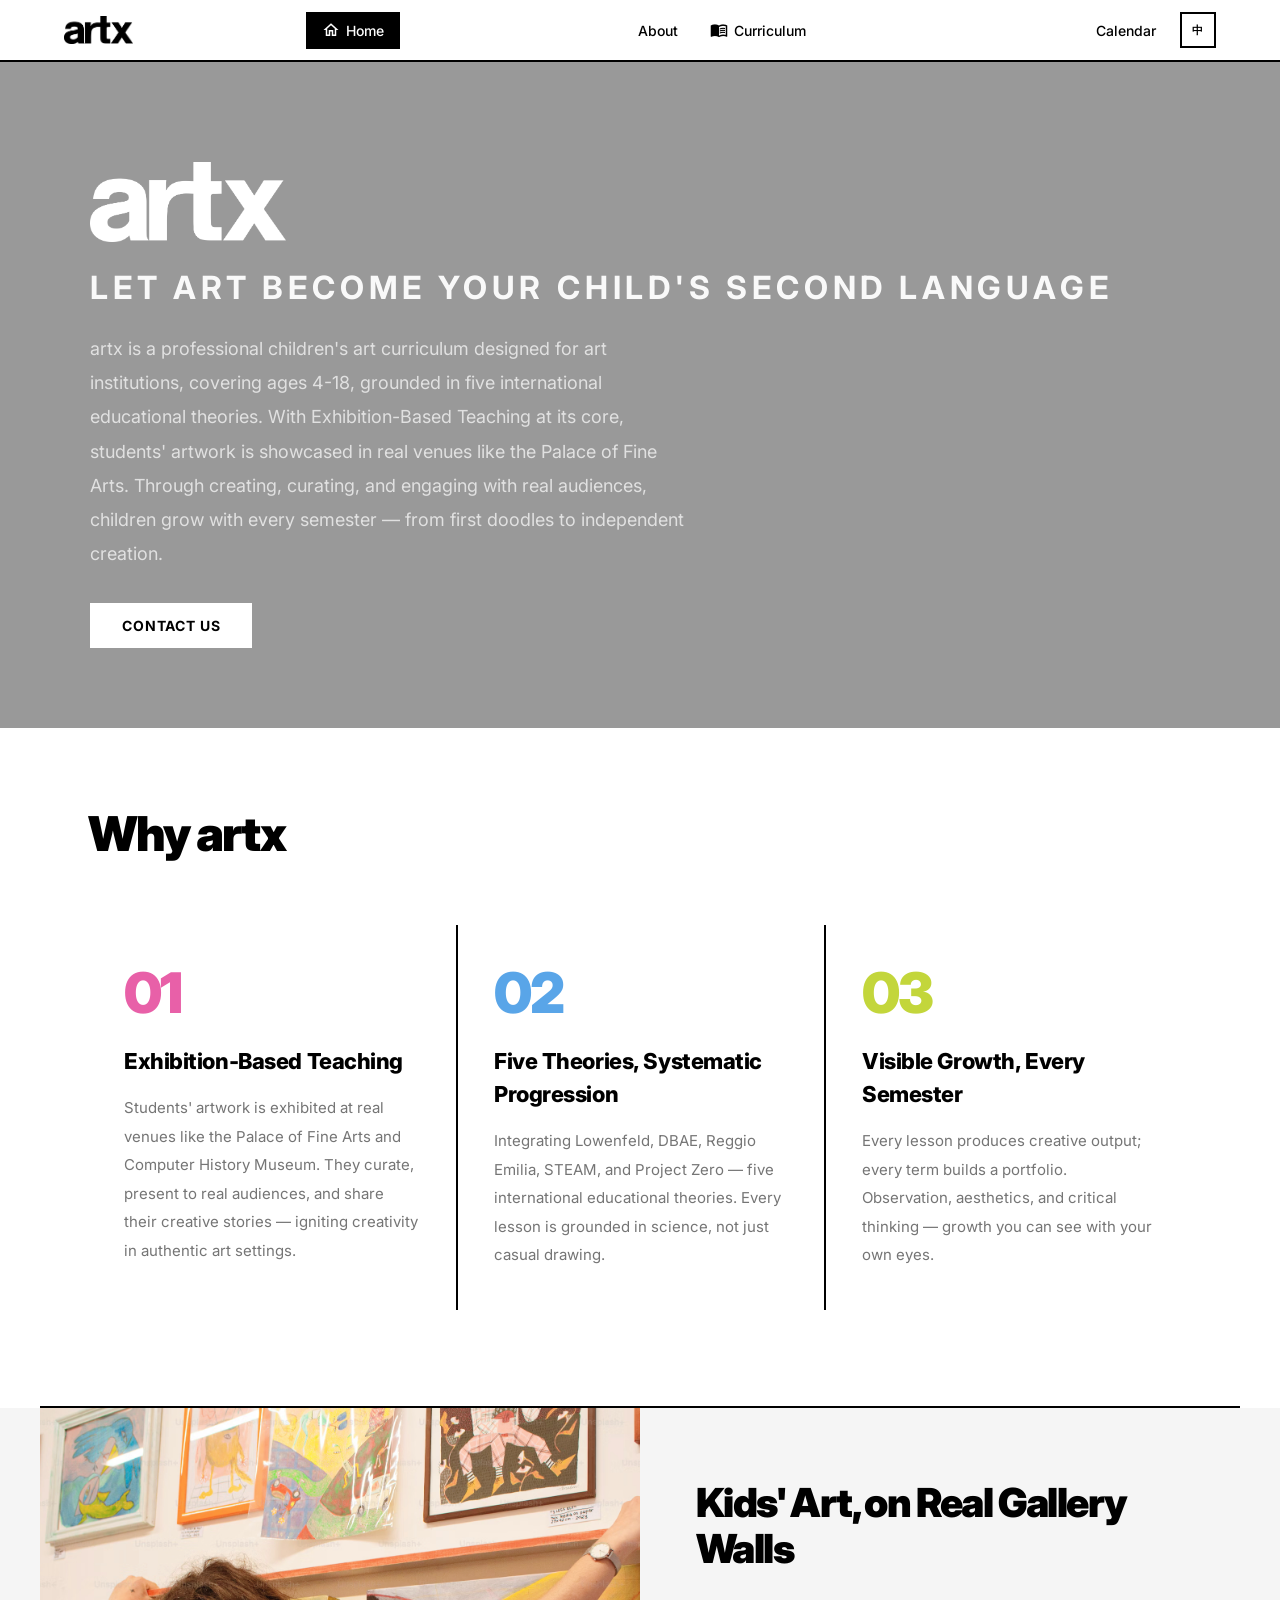
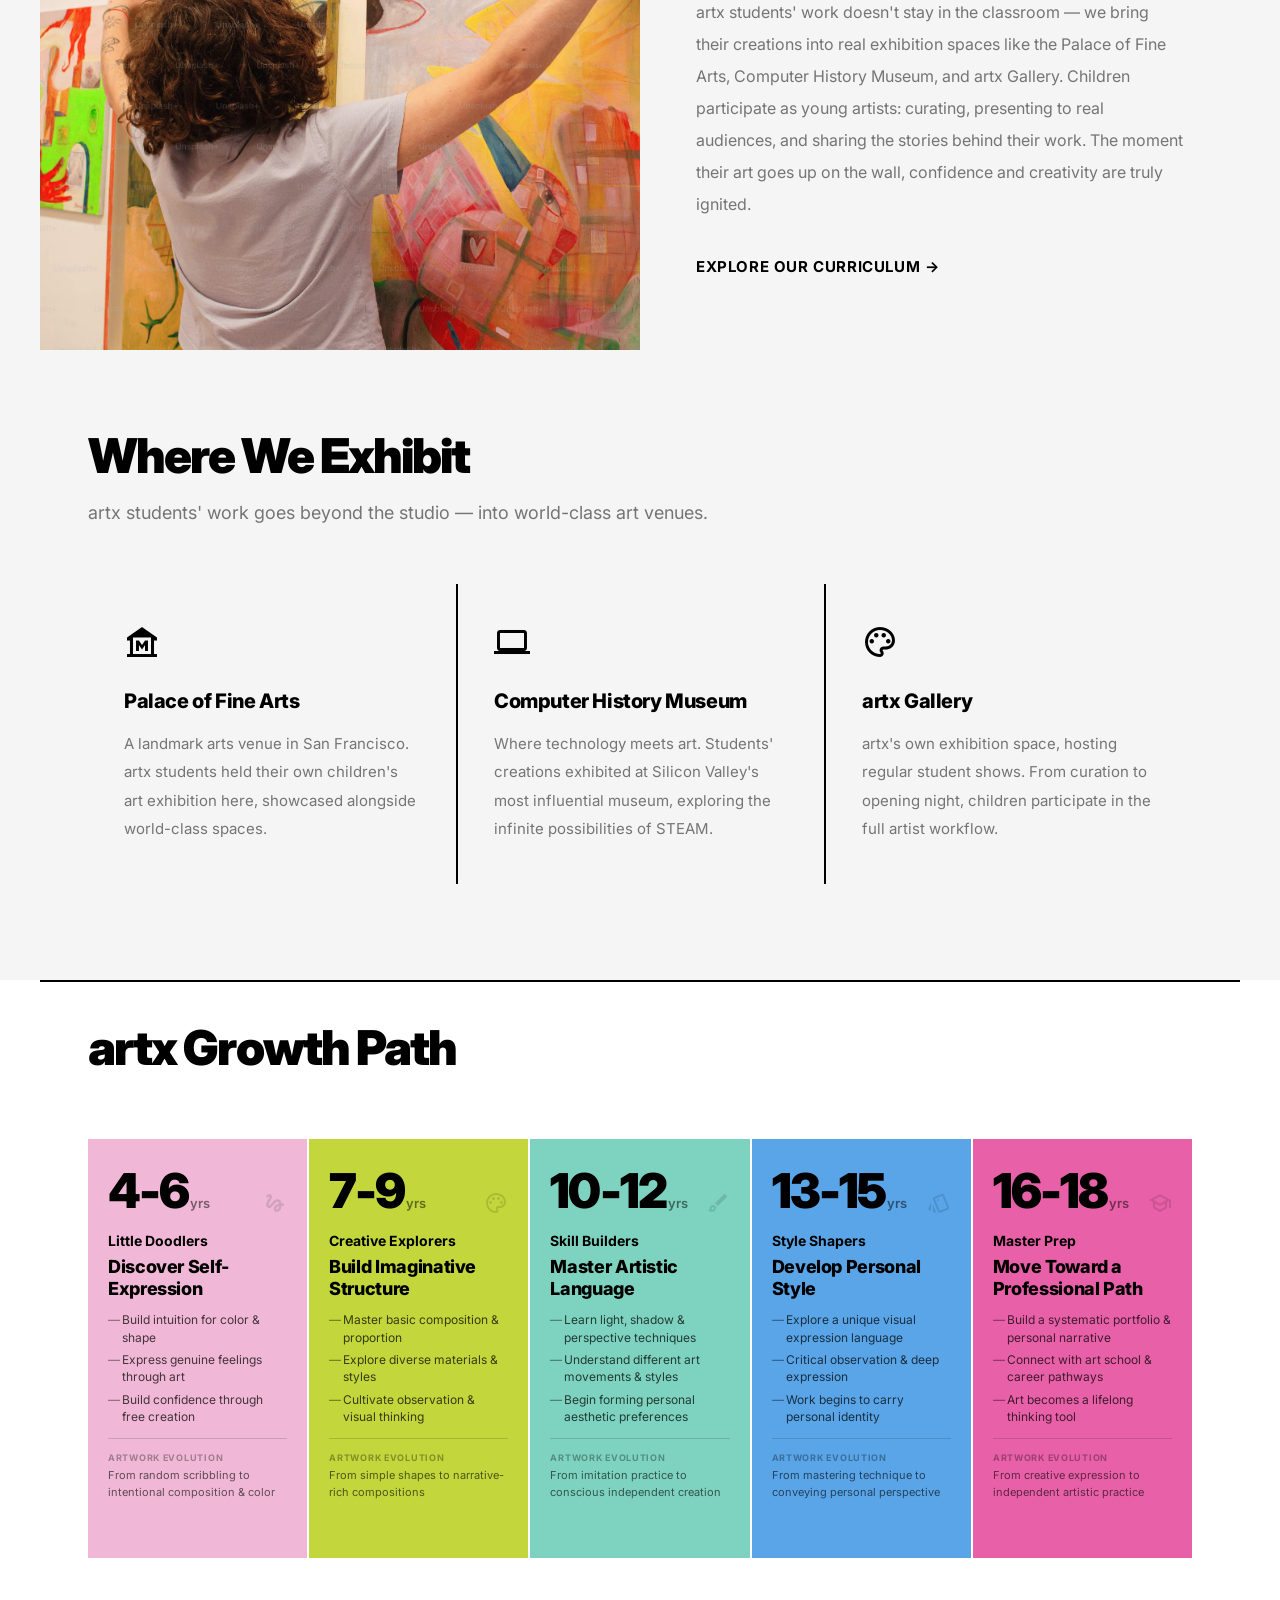
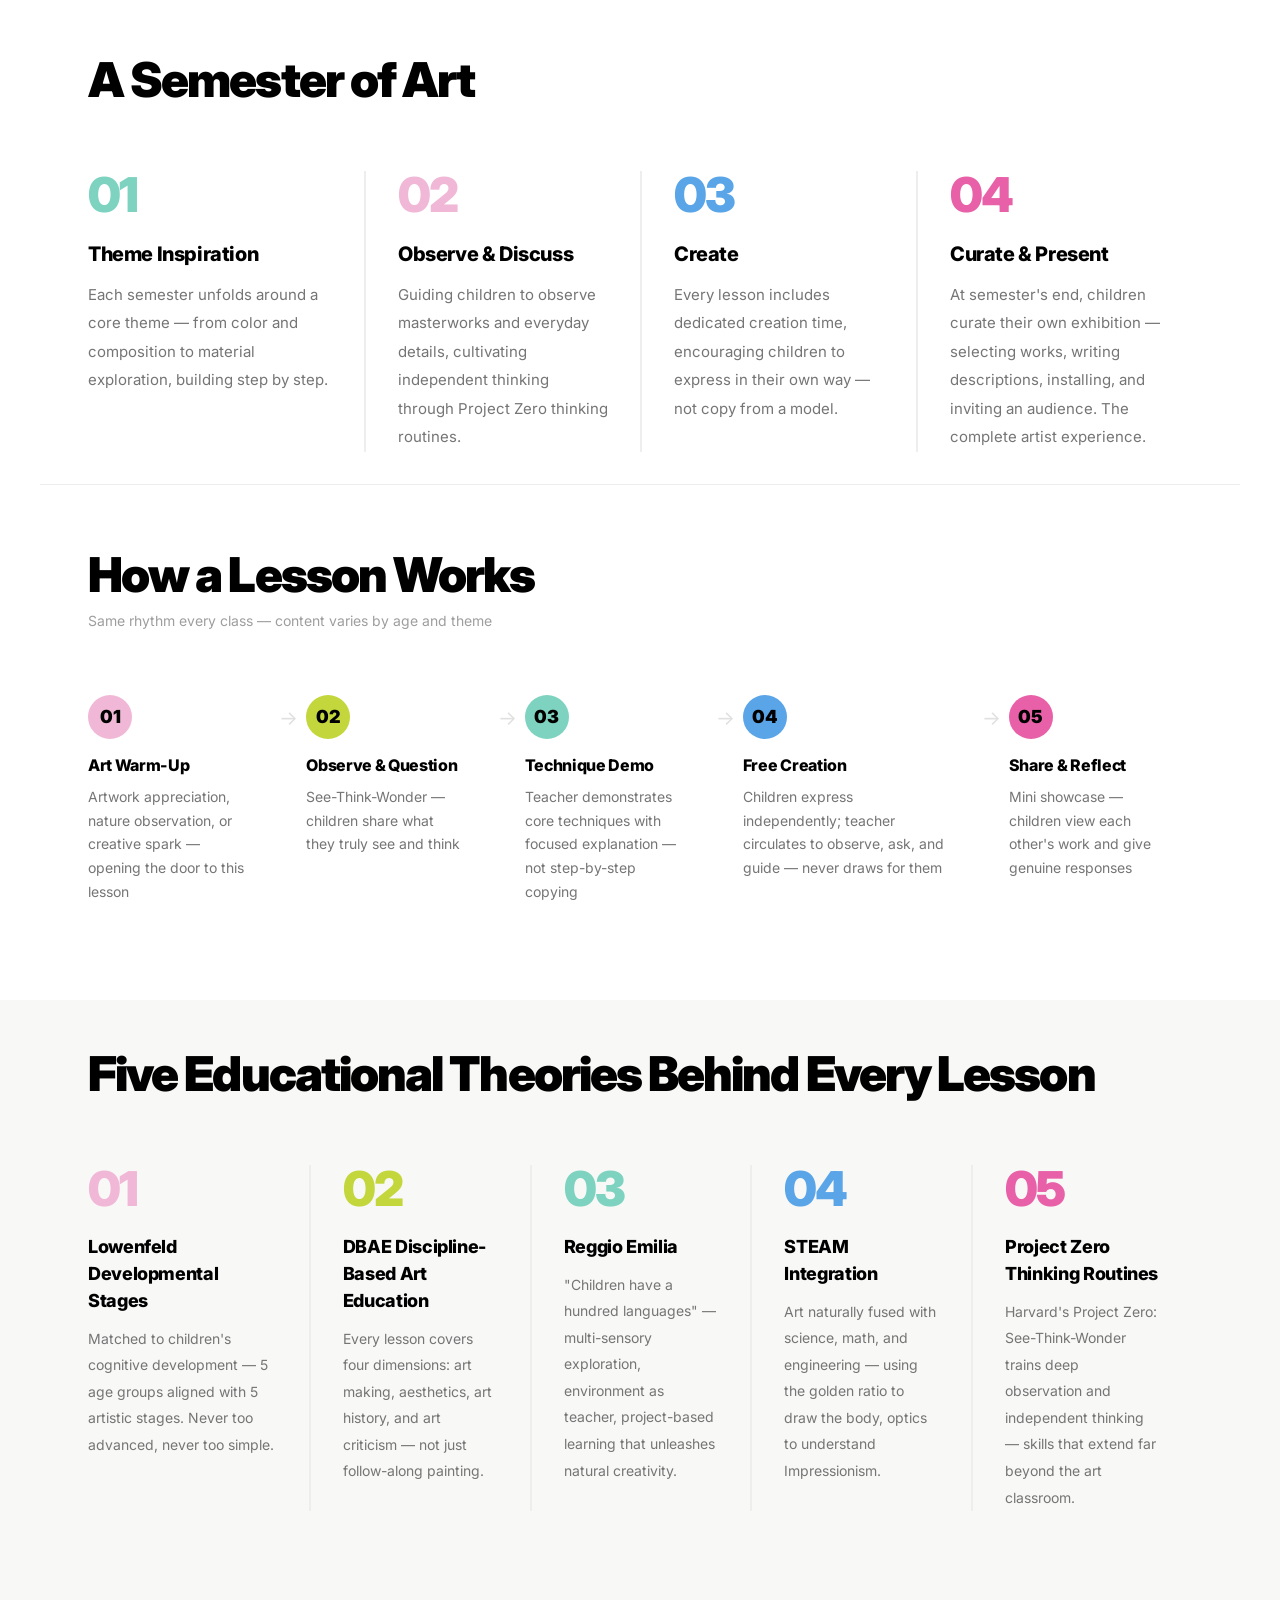
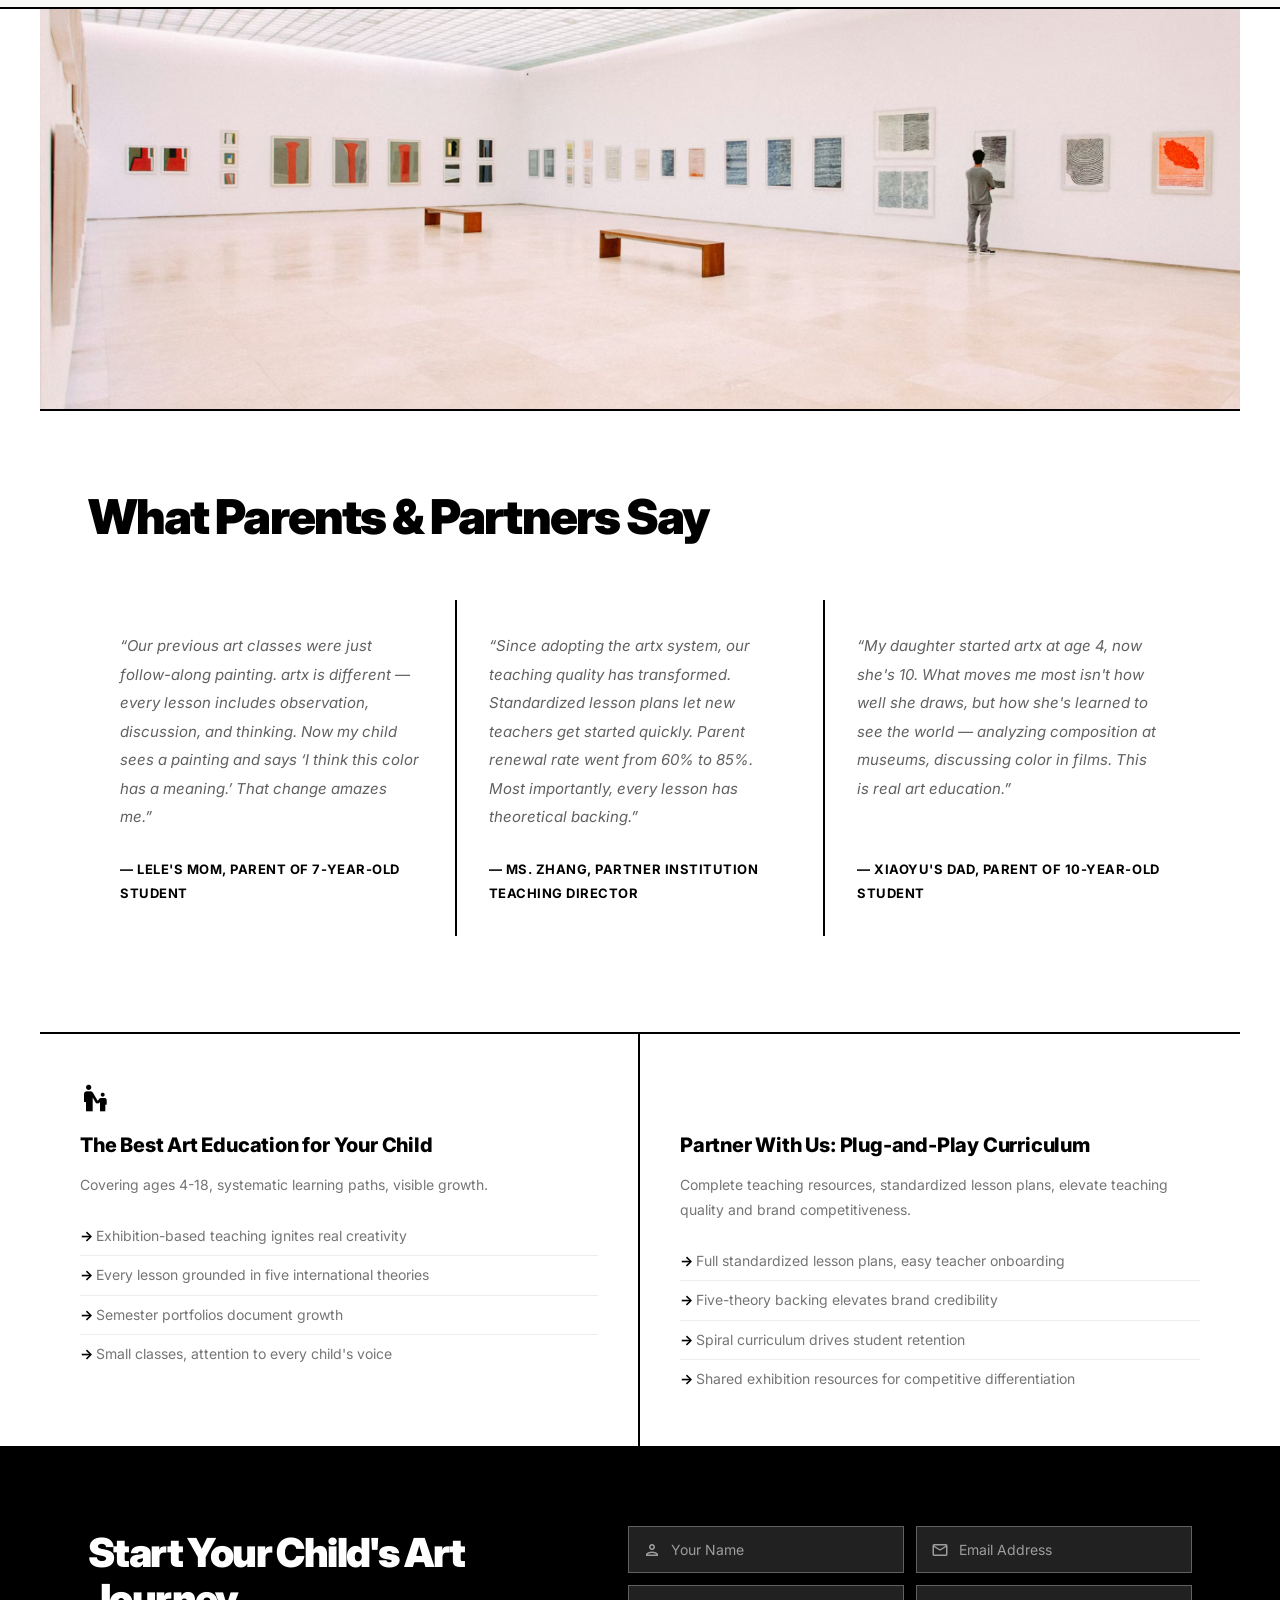
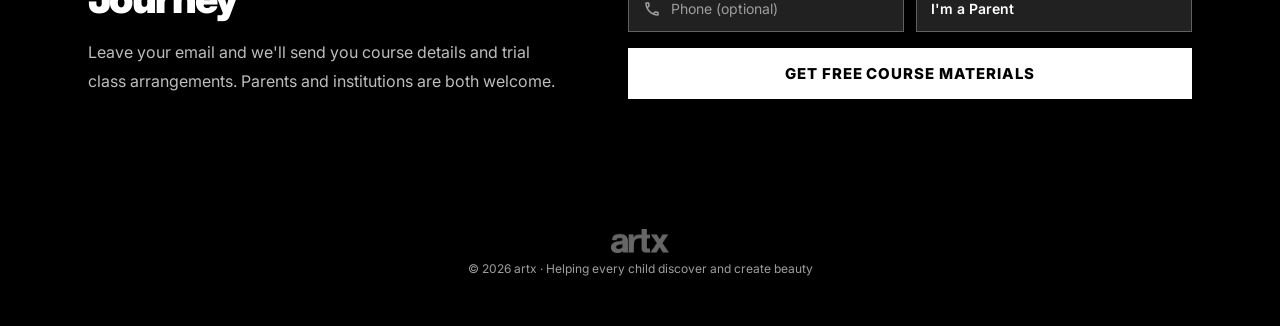
==== commit ee948097: "Hero: single Contact CTA, default EN, full i18n for cards/lesson section - Remove 了解课程体系 from hero, " ====
--- a/index.html
+++ b/index.html
@@ -48,7 +48,7 @@
                 <img src="assets/logo.png" alt="artx" class="hero-logo">
                 <p class="title-large" data-i18n="hero.subtitle">让艺术成为孩子的第二语言</p>
                 <p class="body-large hero-sub" data-i18n="hero.desc">artx 是一套为艺术机构打造的专业少儿课程体系，覆盖4-18岁全年龄段，融合五大国际教育理论。我们以「展览式教学」为核心，孩子们的作品走进 Palace of Fine Arts 等真实展厅，在创作、布展、与观众互动的过程中螺旋成长。每学期都看得见进步，从涂鸦到独立创作，一步步蜕变。</p>
-                <a href="#" class="hero-cta" data-view="about" data-i18n="hero.cta">了解课程体系</a>
+                <a href="#home-contact" class="hero-cta" data-i18n="hero.ctaContact">联系我们</a>
             </div>
         </section>
 
@@ -156,15 +156,15 @@
                     </div>
                     <div class="card-body">
                         <p class="title-medium" data-i18n="class.4-6.name">小小涂鸦班</p>
-                        <h3 class="card-headline">发现自我表达</h3>
+                        <h3 class="card-headline" data-i18n="card.4-6.headline">发现自我表达</h3>
                         <ul class="card-bullets">
-                            <li>建立色彩与形状直觉</li>
-                            <li>用画笔表达真实感受</li>
-                            <li>在自由创作中建立自信</li>
+                            <li data-i18n="card.4-6.b1">建立色彩与形状直觉</li>
+                            <li data-i18n="card.4-6.b2">用画笔表达真实感受</li>
+                            <li data-i18n="card.4-6.b3">在自由创作中建立自信</li>
                         </ul>
                         <div class="card-evolution">
-                            <span class="ce-label">作品演变</span>
-                            从随意涂鸦到有意图的构图与色彩
+                            <span class="ce-label" data-i18n="card.evolutionLabel">作品演变</span>
+                            <span data-i18n="card.4-6.evolution">从随意涂鸦到有意图的构图与色彩</span>
                         </div>
                     </div>
                     <div class="card-action"><span class="material-icons-outlined">arrow_forward</span></div>
@@ -179,15 +179,15 @@
                     </div>
                     <div class="card-body">
                         <p class="title-medium" data-i18n="class.7-9.name">创意探索班</p>
-                        <h3 class="card-headline">构建想象力结构</h3>
+                        <h3 class="card-headline" data-i18n="card.7-9.headline">构建想象力结构</h3>
                         <ul class="card-bullets">
-                            <li>掌握基础构图与比例</li>
-                            <li>探索多种媒材与风格</li>
-                            <li>培养观察力与视觉思维</li>
+                            <li data-i18n="card.7-9.b1">掌握基础构图与比例</li>
+                            <li data-i18n="card.7-9.b2">探索多种媒材与风格</li>
+                            <li data-i18n="card.7-9.b3">培养观察力与视觉思维</li>
                         </ul>
                         <div class="card-evolution">
-                            <span class="ce-label">作品演变</span>
-                            从简单形状到有叙事感的画面
+                            <span class="ce-label" data-i18n="card.evolutionLabel">作品演变</span>
+                            <span data-i18n="card.7-9.evolution">从简单形状到有叙事感的画面</span>
                         </div>
                     </div>
                     <div class="card-action"><span class="material-icons-outlined">arrow_forward</span></div>
@@ -202,15 +202,15 @@
                     </div>
                     <div class="card-body">
                         <p class="title-medium" data-i18n="class.10-12.name">技法进阶班</p>
-                        <h3 class="card-headline">掌握艺术语言</h3>
+                        <h3 class="card-headline" data-i18n="card.10-12.headline">掌握艺术语言</h3>
                         <ul class="card-bullets">
-                            <li>习得光影、透视等专业技法</li>
-                            <li>理解不同艺术流派与语言</li>
-                            <li>开始形成个人审美偏好</li>
+                            <li data-i18n="card.10-12.b1">习得光影、透视等专业技法</li>
+                            <li data-i18n="card.10-12.b2">理解不同艺术流派与语言</li>
+                            <li data-i18n="card.10-12.b3">开始形成个人审美偏好</li>
                         </ul>
                         <div class="card-evolution">
-                            <span class="ce-label">作品演变</span>
-                            从临摹练习到有意识的独立创作
+                            <span class="ce-label" data-i18n="card.evolutionLabel">作品演变</span>
+                            <span data-i18n="card.10-12.evolution">从临摹练习到有意识的独立创作</span>
                         </div>
                     </div>
                     <div class="card-action"><span class="material-icons-outlined">arrow_forward</span></div>
@@ -225,15 +225,15 @@
                     </div>
                     <div class="card-body">
                         <p class="title-medium" data-i18n="class.13-15.name">风格养成班</p>
-                        <h3 class="card-headline">形成个人风格</h3>
+                        <h3 class="card-headline" data-i18n="card.13-15.headline">形成个人风格</h3>
                         <ul class="card-bullets">
-                            <li>探索独特的视觉表达语言</li>
-                            <li>批判性观察与深度表达</li>
-                            <li>作品开始有个人识别度</li>
+                            <li data-i18n="card.13-15.b1">探索独特的视觉表达语言</li>
+                            <li data-i18n="card.13-15.b2">批判性观察与深度表达</li>
+                            <li data-i18n="card.13-15.b3">作品开始有个人识别度</li>
                         </ul>
                         <div class="card-evolution">
-                            <span class="ce-label">作品演变</span>
-                            从掌握技法到传递个人观点
+                            <span class="ce-label" data-i18n="card.evolutionLabel">作品演变</span>
+                            <span data-i18n="card.13-15.evolution">从掌握技法到传递个人观点</span>
                         </div>
                     </div>
                     <div class="card-action"><span class="material-icons-outlined">arrow_forward</span></div>
@@ -248,15 +248,15 @@
                     </div>
                     <div class="card-body">
                         <p class="title-medium" data-i18n="class.16-18.name">大师预备班</p>
-                        <h3 class="card-headline">迈向专业路径</h3>
+                        <h3 class="card-headline" data-i18n="card.16-18.headline">迈向专业路径</h3>
                         <ul class="card-bullets">
-                            <li>构建系统作品集与自我叙事</li>
-                            <li>对接艺术升学与职业方向</li>
-                            <li>艺术成为终身思维工具</li>
+                            <li data-i18n="card.16-18.b1">构建系统作品集与自我叙事</li>
+                            <li data-i18n="card.16-18.b2">对接艺术升学与职业方向</li>
+                            <li data-i18n="card.16-18.b3">艺术成为终身思维工具</li>
                         </ul>
                         <div class="card-evolution">
-                            <span class="ce-label">作品演变</span>
-                            从创作表达到独立的艺术实践
+                            <span class="ce-label" data-i18n="card.evolutionLabel">作品演变</span>
+                            <span data-i18n="card.16-18.evolution">从创作表达到独立的艺术实践</span>
                         </div>
                     </div>
                     <div class="card-action"><span class="material-icons-outlined">arrow_forward</span></div>
@@ -307,48 +307,48 @@
         <section class="home-lesson reveal">
             <div class="home-lesson-inner">
                 <div class="home-lesson-header">
-                    <h2 class="home-lesson-title">每节课的样子</h2>
-                    <p class="home-lesson-sub">整体节奏如此，具体内容因年龄和主题而变化</p>
+                    <h2 class="home-lesson-title" data-i18n="home.lessonTitle">每节课的样子</h2>
+                    <p class="home-lesson-sub" data-i18n="home.lessonSub">整体节奏如此，具体内容因年龄和主题而变化</p>
                 </div>
                 <div class="lesson-flow">
                     <div class="lesson-step">
                         <div class="lesson-step-top">
                             <span class="lesson-badge" style="background:var(--moma-pink)">01</span>
                         </div>
-                        <h3 class="lesson-step-title">艺术导入</h3>
-                        <p class="lesson-step-desc">欣赏作品、观察自然、感知材料，或创意激发——为本节课打开一扇门</p>
+                        <h3 class="lesson-step-title" data-i18n="home.l1t">艺术导入</h3>
+                        <p class="lesson-step-desc" data-i18n="home.l1d">欣赏作品、观察自然、感知材料，或创意激发——为本节课打开一扇门</p>
                     </div>
                     <div class="lesson-arrow" aria-hidden="true">→</div>
                     <div class="lesson-step">
                         <div class="lesson-step-top">
                             <span class="lesson-badge" style="background:var(--moma-lime)">02</span>
                         </div>
-                        <h3 class="lesson-step-title">观察与提问</h3>
-                        <p class="lesson-step-desc">See-Think-Wonder——孩子说出自己真正看到和想到的</p>
+                        <h3 class="lesson-step-title" data-i18n="home.l2t">观察与提问</h3>
+                        <p class="lesson-step-desc" data-i18n="home.l2d">See-Think-Wonder——孩子说出自己真正看到和想到的</p>
                     </div>
                     <div class="lesson-arrow" aria-hidden="true">→</div>
                     <div class="lesson-step">
                         <div class="lesson-step-top">
                             <span class="lesson-badge" style="background:var(--moma-mint)">03</span>
                         </div>
-                        <h3 class="lesson-step-title">技法演示</h3>
-                        <p class="lesson-step-desc">老师示范核心技法，重点讲解，不是全程跟着画</p>
+                        <h3 class="lesson-step-title" data-i18n="home.l3t">技法演示</h3>
+                        <p class="lesson-step-desc" data-i18n="home.l3d">老师示范核心技法，重点讲解，不是全程跟着画</p>
                     </div>
                     <div class="lesson-arrow" aria-hidden="true">→</div>
                     <div class="lesson-step lesson-step-main">
                         <div class="lesson-step-top">
                             <span class="lesson-badge" style="background:var(--moma-blue)">04</span>
                         </div>
-                        <h3 class="lesson-step-title">自由创作</h3>
-                        <p class="lesson-step-desc">孩子独立表达，老师巡回观察、提问、引导——不替孩子画</p>
+                        <h3 class="lesson-step-title" data-i18n="home.l4t">自由创作</h3>
+                        <p class="lesson-step-desc" data-i18n="home.l4d">孩子独立表达，老师巡回观察、提问、引导——不替孩子画</p>
                     </div>
                     <div class="lesson-arrow" aria-hidden="true">→</div>
                     <div class="lesson-step">
                         <div class="lesson-step-top">
                             <span class="lesson-badge" style="background:var(--moma-magenta)">05</span>
                         </div>
-                        <h3 class="lesson-step-title">作品分享</h3>
-                        <p class="lesson-step-desc">小型展示，孩子互相观看并给出真实回应</p>
+                        <h3 class="lesson-step-title" data-i18n="home.l5t">作品分享</h3>
+                        <p class="lesson-step-desc" data-i18n="home.l5d">小型展示，孩子互相观看并给出真实回应</p>
                     </div>
                 </div>
             </div>
@@ -739,7 +739,7 @@
         </section>
 
         <!-- Contact CTA -->
-        <section class="home-contact reveal">
+        <section id="home-contact" class="home-contact reveal">
             <div class="home-contact-inner">
                 <div class="home-contact-text">
                     <h2 class="home-contact-title" data-i18n="home.contactTitle">开启孩子的艺术之旅</h2>
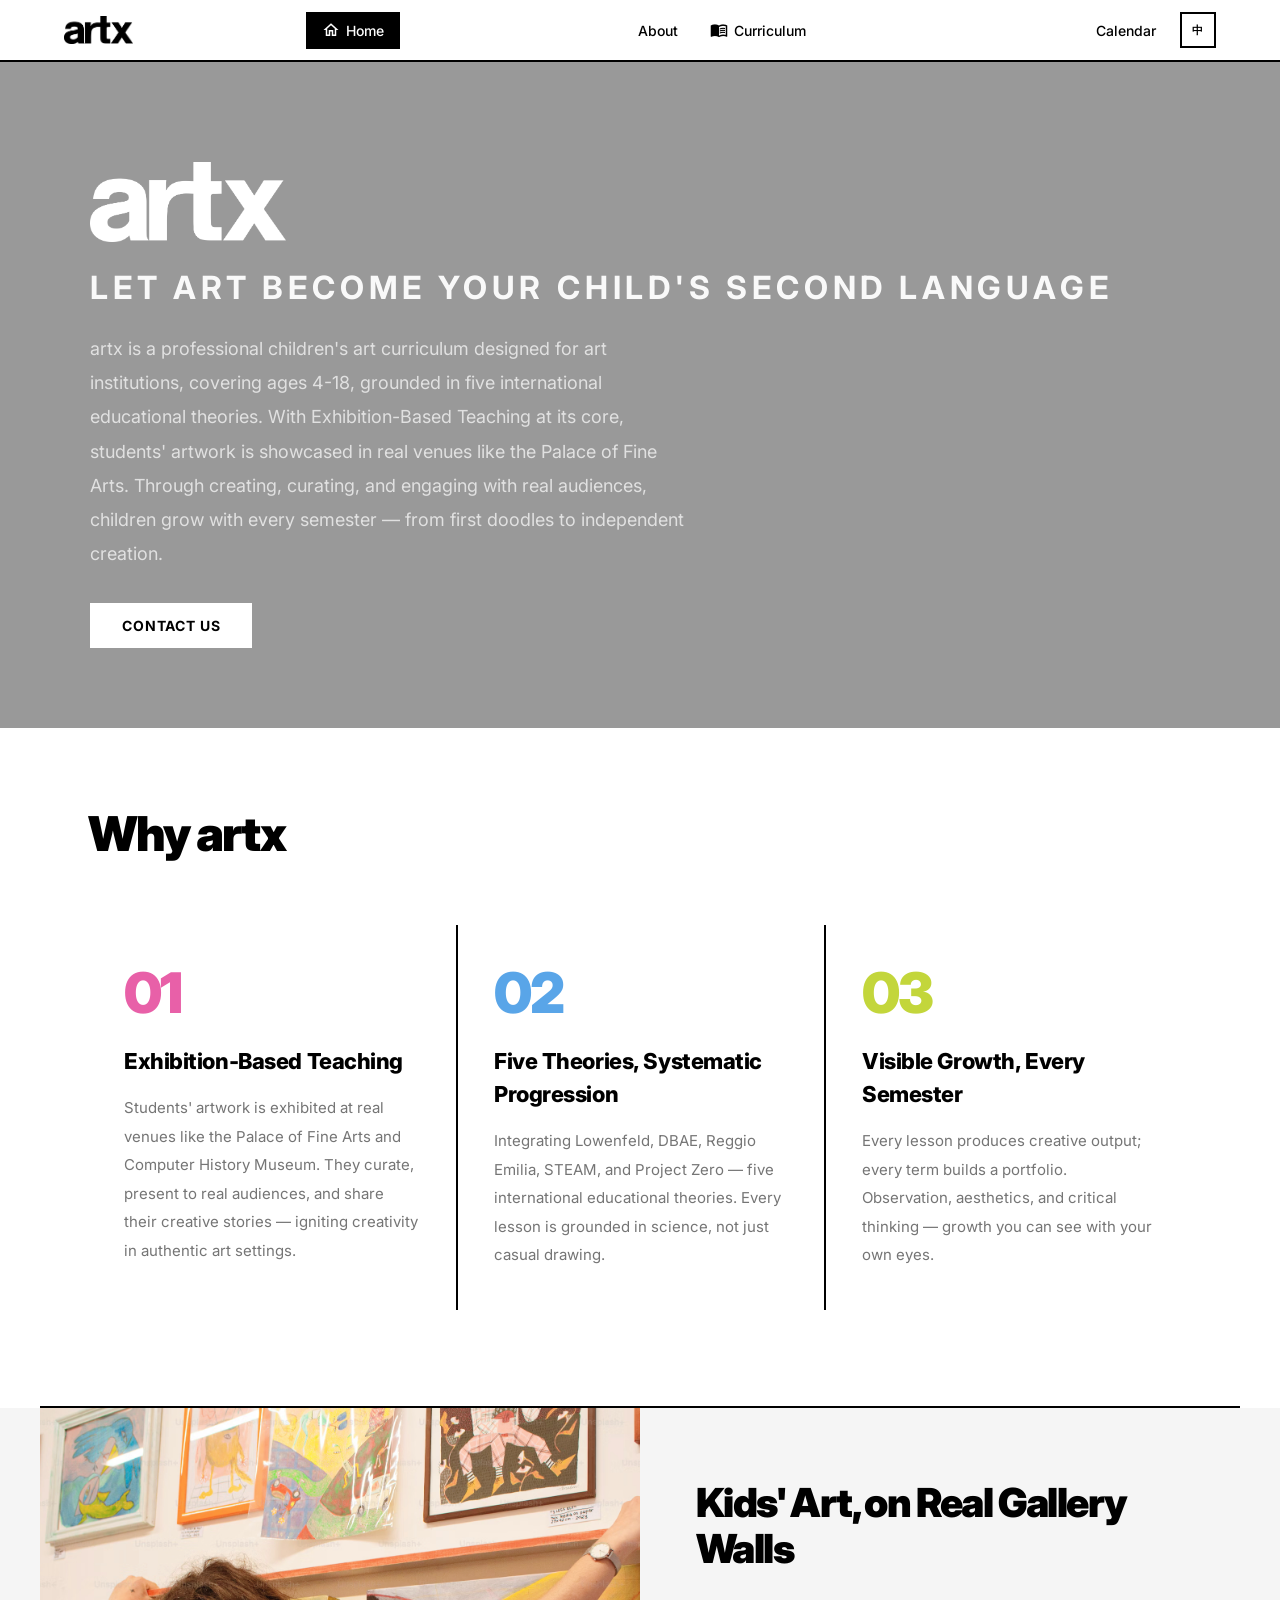
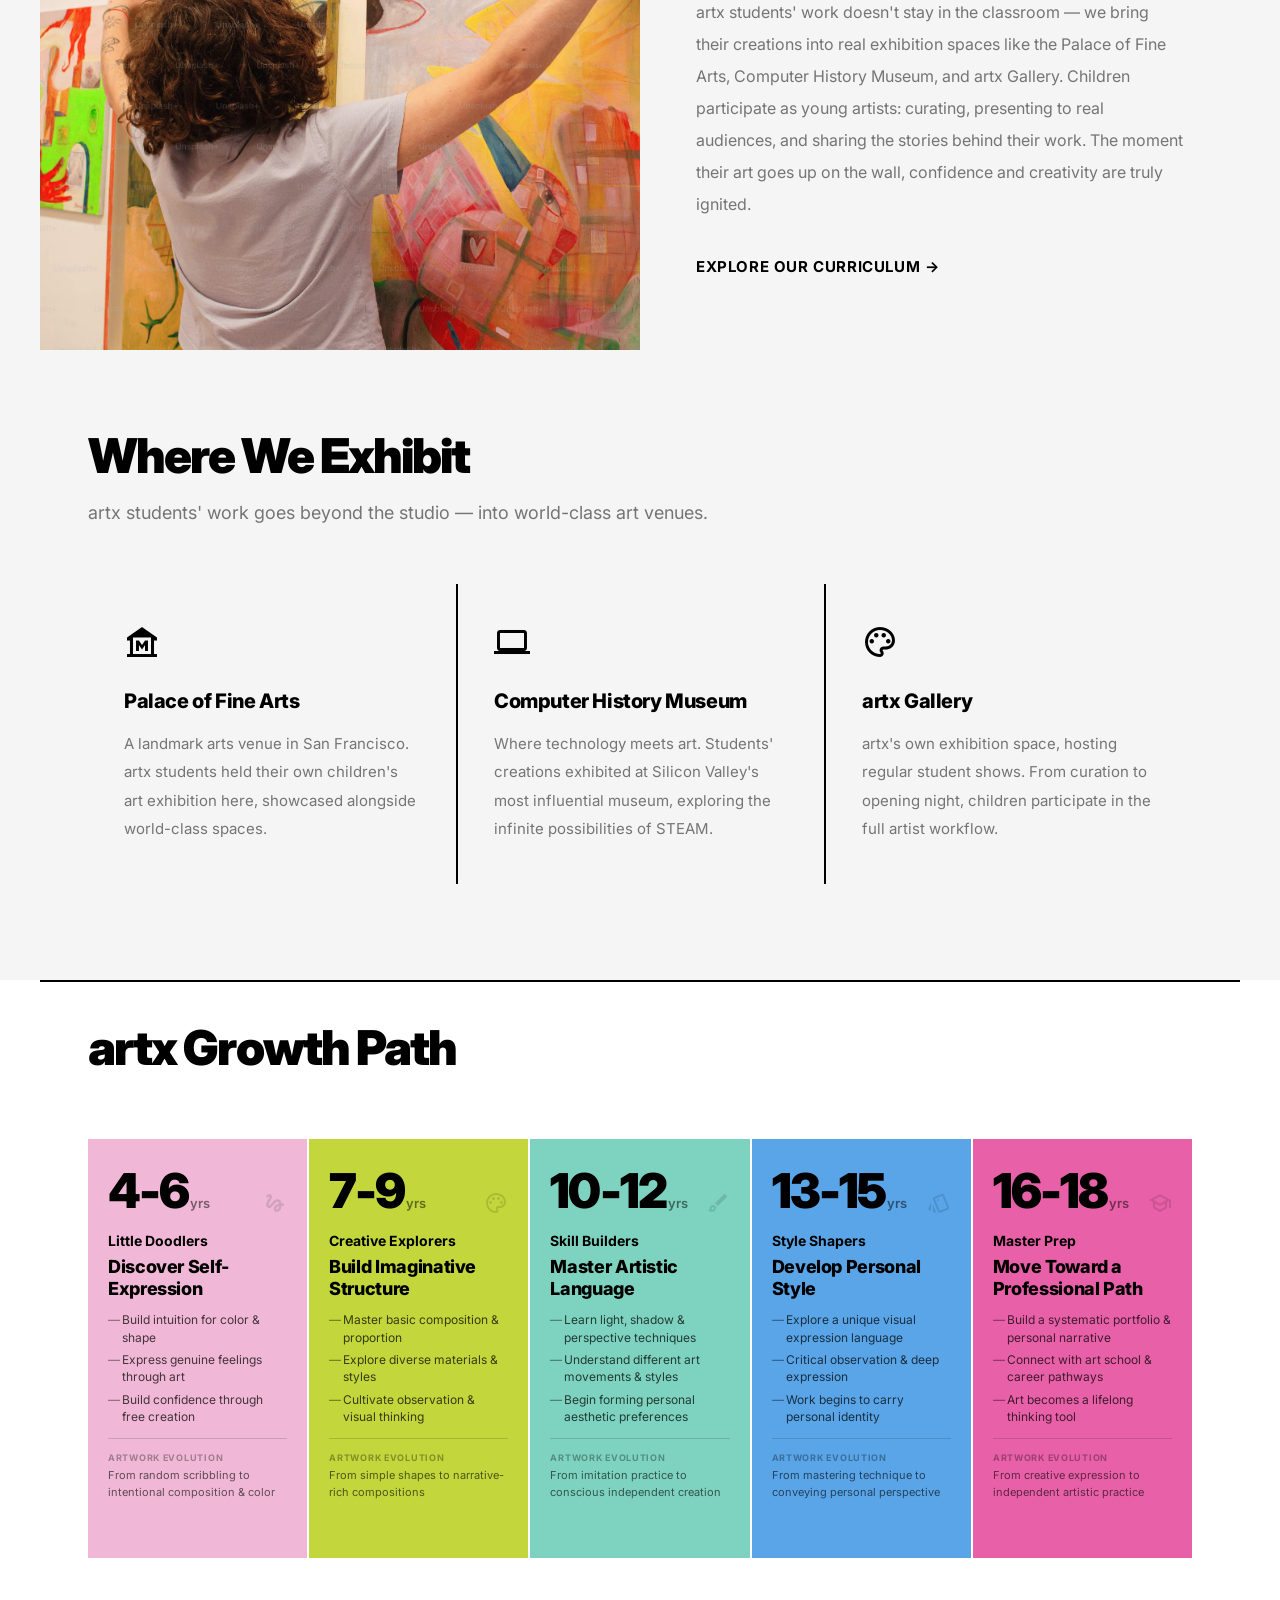
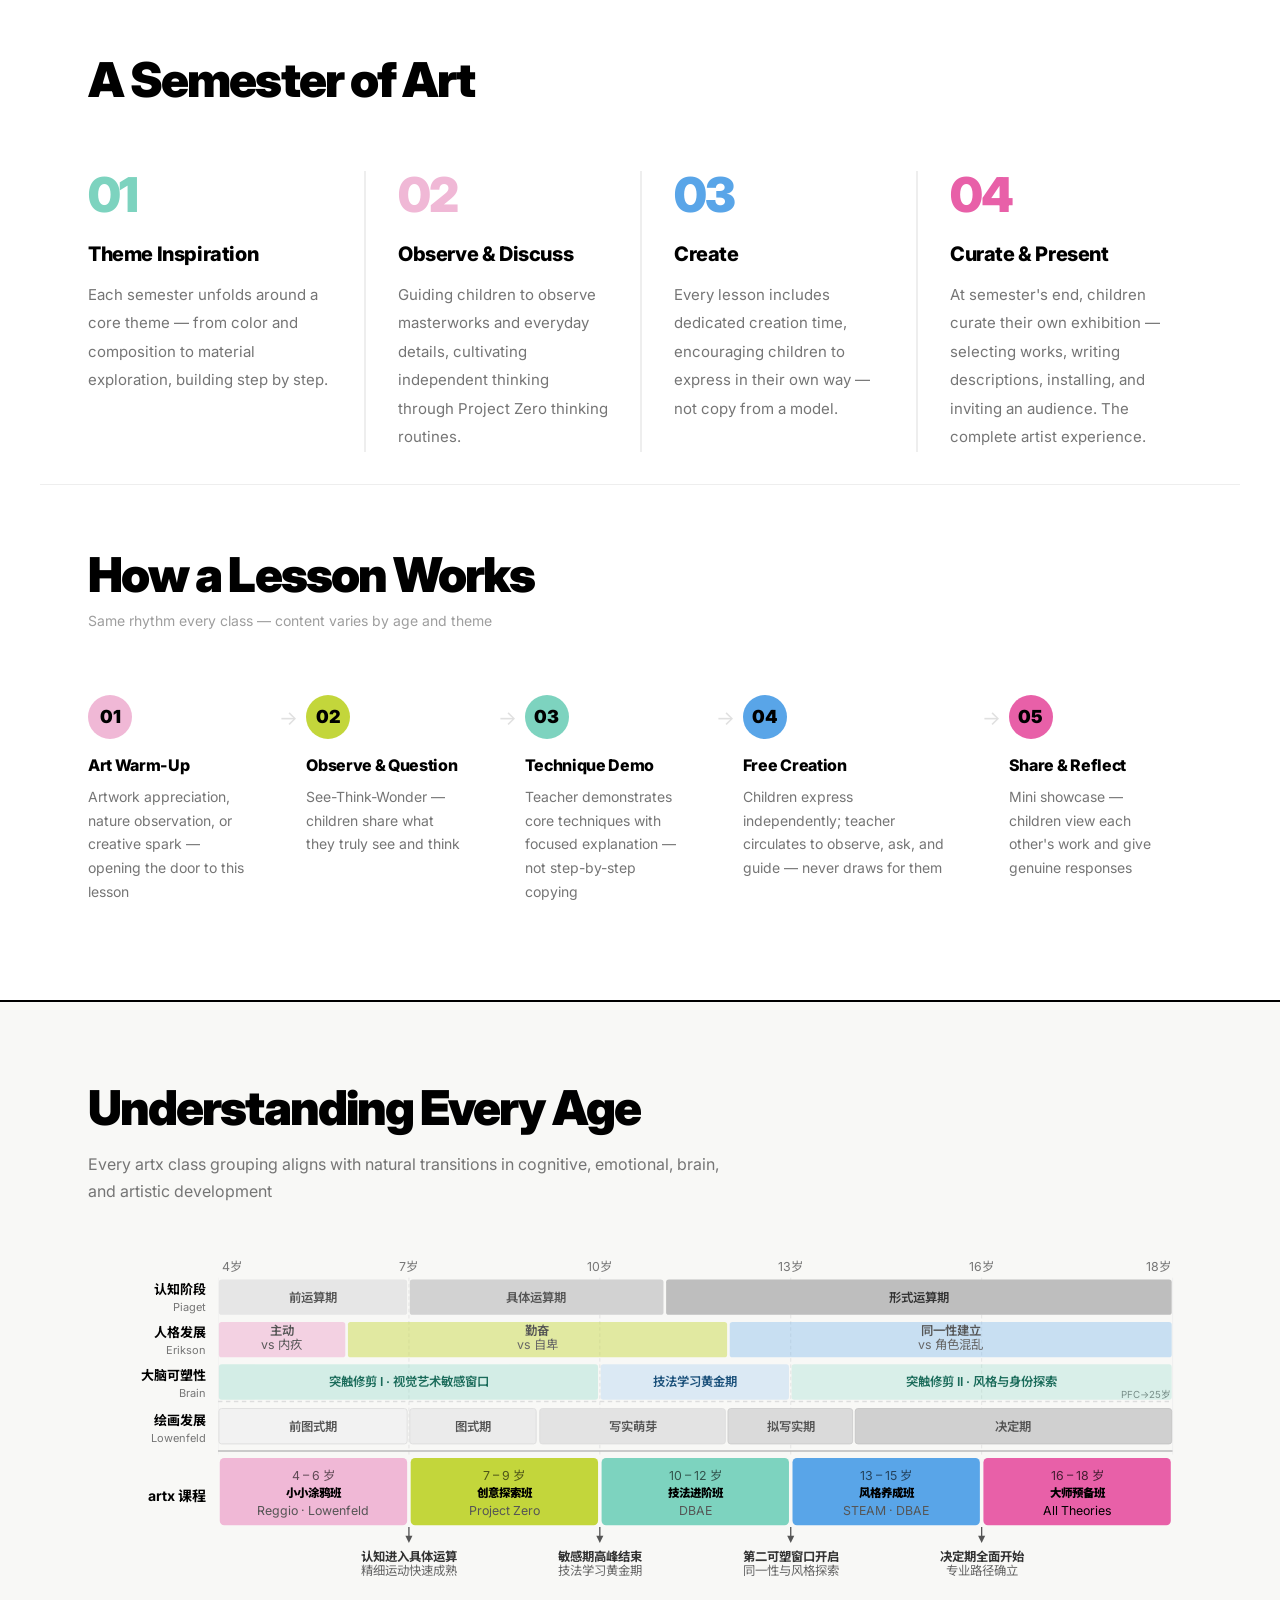
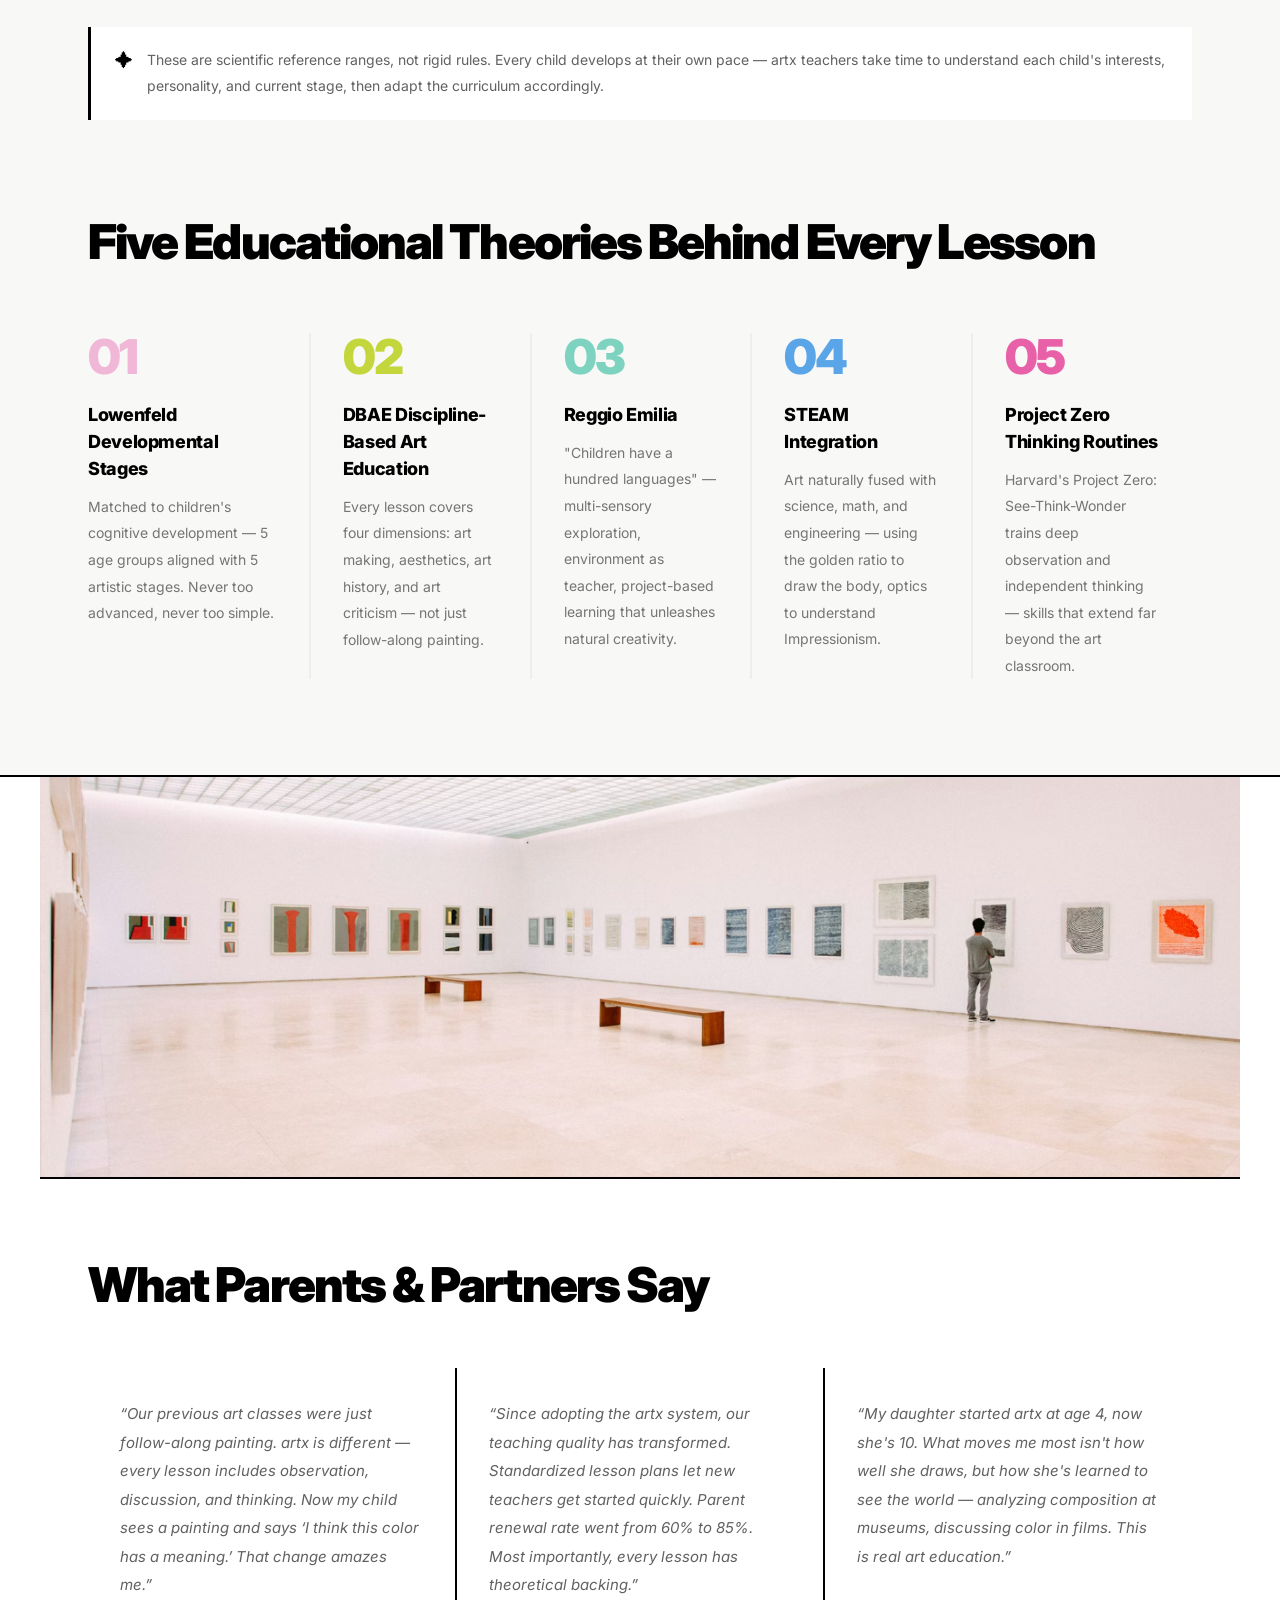
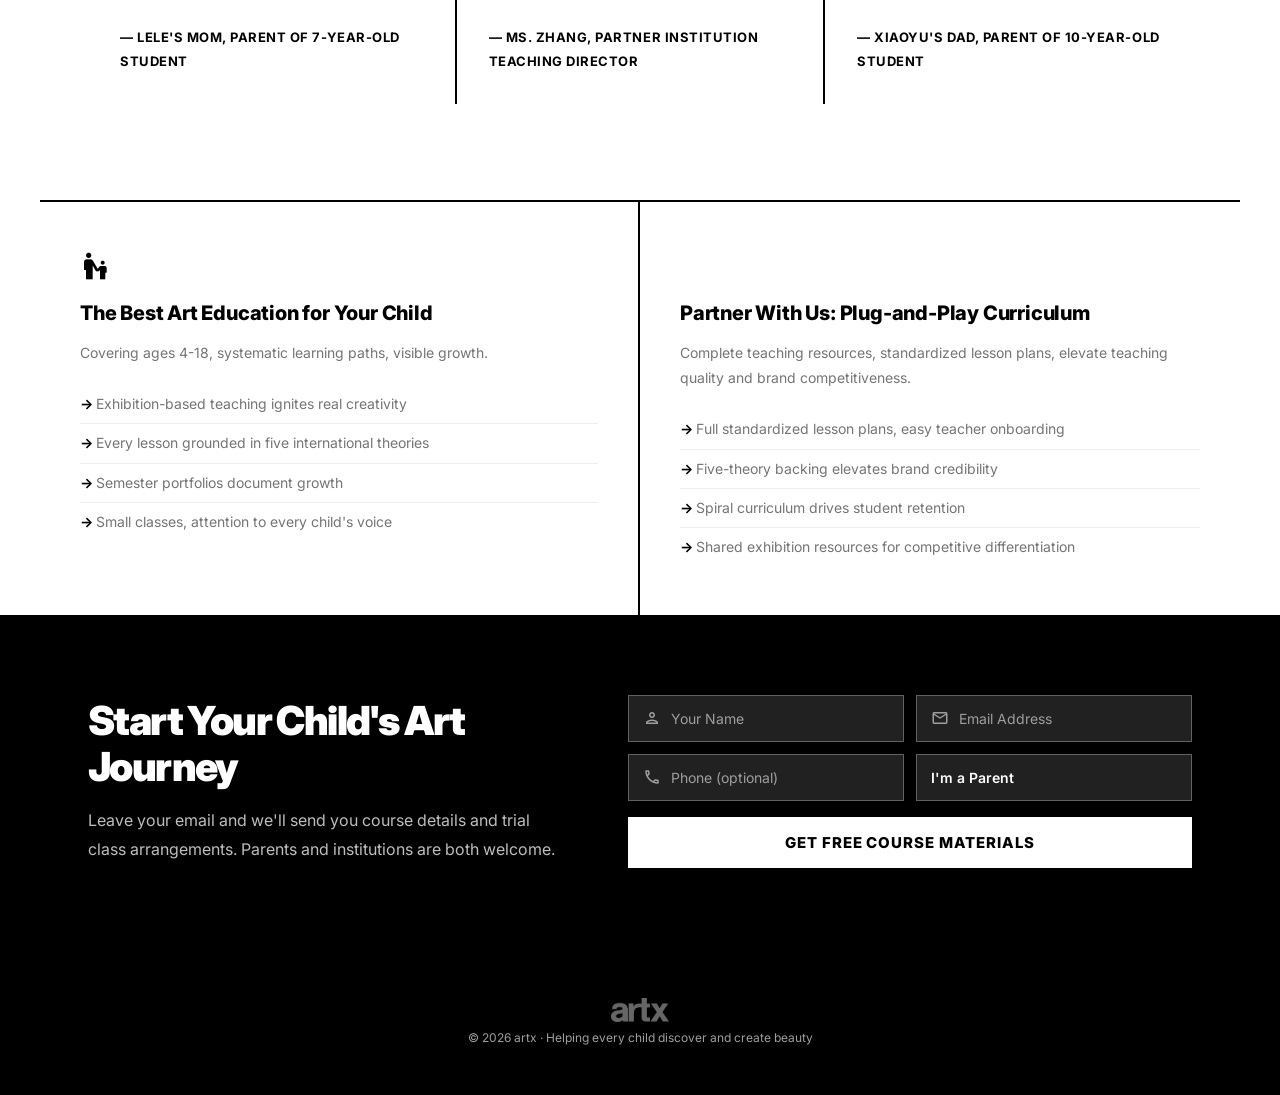
==== commit 0f6c1c93: "Redesign about page + add full i18n coverage - Replace text-heavy about page with high-impact layout" ====
--- a/index.html
+++ b/index.html
@@ -782,240 +782,153 @@
     <main id="view-about" class="view">
         <section class="container about-page">
 
-            <!-- Hero 数据总览 (hidden) -->
-            <div class="about-hero-stats" style="display:none;">
-                <div class="stat-item">
-                    <span class="stat-num">4-18</span>
-                    <span class="stat-label" data-i18n="about.stat1">岁全覆盖</span>
-                </div>
-                <div class="stat-divider"></div>
-                <div class="stat-item">
-                    <span class="stat-num">5</span>
-                    <span class="stat-label" data-i18n="about.stat2">大教育理论</span>
-                </div>
-                <div class="stat-divider"></div>
-                <div class="stat-item">
-                    <span class="stat-num">3+</span>
-                    <span class="stat-label" data-i18n="about.stat3">真实展览场馆</span>
-                </div>
-            </div>
-
-            <!-- 一句话价值主张 -->
-            <div class="about-value reveal">
-                <h2 class="about-headline" data-i18n="about.headline">不是兴趣班，是一套完整的艺术成长体系</h2>
-                <p class="about-value-desc" data-i18n="about.valueDesc">artx 课程由专业艺术教育团队研发，基于五大国际权威教育理论，为 4-18 岁学员构建了一套从启蒙到专业的完整学习路径。每一节课都经过精心设计——不只是教孩子"画画"，而是培养观察力、审美力、创造力与批判性思维。</p>
-            </div>
-
-            <!-- 为什么选择 artx -->
-            <div class="about-section reveal">
-                <h3 class="about-section-title">
-                    <span class="material-icons-outlined">diamond</span>
-                    <span data-i18n="about.whyTitle">为什么选择 artx？</span>
-                </h3>
-                <div class="feature-grid">
-                    <div class="feature-card">
-                        <span class="feature-icon material-icons-outlined">psychology</span>
-                        <h4 data-i18n="about.f1t">科学分龄，精准匹配</h4>
-                        <p data-i18n="about.f1d">基于 Lowenfeld 儿童绘画发展阶段论，5 个年龄段对应 5 个发展阶段，教学目标与儿童认知发展完全匹配，不超前、不滞后。</p>
-                    </div>
-                    <div class="feature-card">
-                        <span class="feature-icon material-icons-outlined">school</span>
-                        <h4 data-i18n="about.f2t">理论驱动，不是经验教学</h4>
-                        <p data-i18n="about.f2d">每节课融合 DBAE 四维度（创作·美学·艺术史·批评），不是简单的"跟着画"，而是系统化的艺术素养培养。</p>
-                    </div>
-                    <div class="feature-card">
-                        <span class="feature-icon material-icons-outlined">trending_up</span>
-                        <h4 data-i18n="about.f3t">3 年螺旋递进</h4>
-                        <p data-i18n="about.f3d">每个年龄段设计 3 年课程，知识与技能螺旋上升。第一年打基础，第二年拓视野，第三年建风格——学完即可无缝衔接下一阶段。</p>
-                    </div>
-                    <div class="feature-card">
-                        <span class="feature-icon material-icons-outlined">visibility</span>
-                        <h4 data-i18n="about.f4t">思维可见，成长可测</h4>
-                        <p data-i18n="about.f4d">引入哈佛 Project Zero 思维例程，通过 See-Think-Wonder 等工具让思考过程可见，家长和老师都能清晰看到孩子的进步。</p>
-                    </div>
-                    <div class="feature-card">
-                        <span class="feature-icon material-icons-outlined">extension</span>
-                        <h4 data-i18n="about.f5t">跨学科 STEAM 整合</h4>
-                        <p data-i18n="about.f5d">艺术不是孤立的学科。课程融合科学、数学、工程与技术，如"用几何画建筑""用色彩理解光学"，培养跨领域创造力。</p>
-                    </div>
-                    <div class="feature-card">
-                        <span class="feature-icon material-icons-outlined">inventory_2</span>
-                        <h4 data-i18n="about.f6t">开箱即用，标准化交付</h4>
-                        <p data-i18n="about.f6d">每节课都配备详细教案（PPT 大纲），教学目标、活动流程、理论笔记一应俱全。新老师也能快速上手，保证教学质量。</p>
-                    </div>
-                </div>
-            </div>
-
-            <!-- 五大理论详解 -->
-            <div class="about-section reveal">
-                <h3 class="about-section-title">
-                    <span class="material-icons-outlined">auto_stories</span>
-                    <span data-i18n="about.theoryTitle">五大教育理论支撑</span>
-                </h3>
-                <p class="about-section-desc" data-i18n="about.theoryDesc">每一节课的设计都不是凭感觉，而是有据可依。以下五大理论贯穿整个课程体系：</p>
-
-                <div class="about-theories">
-                    <div class="about-theory-card" style="--theory-color: #F0B8D6">
-                        <div class="theory-card-header">
-                            <span class="theory-number">01</span>
-                            <h3 data-i18n="about.t1t">Lowenfeld 儿童绘画发展阶段论</h3>
-                        </div>
-                        <p data-i18n="about.t1d">Viktor Lowenfeld 研究发现，儿童绘画能力随认知发展呈现清晰的阶段性特征。我们据此将课程分为 5 个年龄段——涂鸦期（4-6）、图式期（7-9）、写实萌芽期（10-12）、拟写实期（13-15）、决定期（16-18），确保教学内容与孩子的发展水平精准匹配。</p>
-                        <div class="theory-ages" data-i18n-html="about.t1ages">
-                            <span>4-6 涂鸦期</span>
-                            <span>7-9 图式期</span>
-                            <span>10-12 写实萌芽</span>
-                            <span>13-15 拟写实期</span>
-                            <span>16-18 决定期</span>
-                        </div>
-                    </div>
-
-                    <div class="about-theory-card" style="--theory-color: #C3D63B">
-                        <div class="theory-card-header">
-                            <span class="theory-number">02</span>
-                            <h3 data-i18n="about.t2t">DBAE 学科式艺术教育</h3>
-                        </div>
-                        <p data-i18n-html="about.t2d">Getty 教育研究所提出的 Discipline-Based Art Education 框架，主张艺术教育应包含四个维度：<strong>创作实践</strong>（动手做）、<strong>美学感知</strong>（感受美）、<strong>艺术史</strong>（了解背景）、<strong>艺术批评</strong>（学会评价）。我们的每节课都覆盖这四个维度，而不是单纯地"画一幅画"。</p>
-                    </div>
-
-                    <div class="about-theory-card" style="--theory-color: #7DD3BF">
-                        <div class="theory-card-header">
-                            <span class="theory-number">03</span>
-                            <h3 data-i18n="about.t3t">Reggio Emilia 瑞吉欧教育</h3>
-                        </div>
-                        <p data-i18n="about.t3d">源自意大利的世界级幼教理念，核心信念是"儿童有一百种语言"。我们在低龄段课程中大量融入瑞吉欧的理念——多感官探索、环境即老师、项目制学习，让孩子用触觉、听觉、视觉等多种方式感知艺术，而不仅仅是用眼睛看。</p>
-                    </div>
-
-                    <div class="about-theory-card" style="--theory-color: #59A5E8">
-                        <div class="theory-card-header">
-                            <span class="theory-number">04</span>
-                            <h3 data-i18n="about.t4t">STEAM 跨学科整合</h3>
-                        </div>
-                        <p data-i18n="about.t4d">在 STEM（科学·技术·工程·数学）中加入 Art，形成 STEAM 教育框架。我们的课程不把艺术当作独立学科，而是与科学实验、数学几何、建筑工程等自然融合——比如用黄金比例画人体、用光学原理理解印象派、用编程创作数字艺术。</p>
-                    </div>
-
-                    <div class="about-theory-card" style="--theory-color: #E860A8">
-                        <div class="theory-card-header">
-                            <span class="theory-number">05</span>
-                            <h3 data-i18n="about.t5t">Harvard Project Zero · Artful Thinking</h3>
-                        </div>
-                        <p data-i18n-html="about.t5d">哈佛大学教育研究院的零点计划（Project Zero）开发了一套"思维例程"工具，其中最经典的是 <strong>See-Think-Wonder</strong>（看到什么→想到什么→好奇什么）。我们在每节课中嵌入思维例程，训练孩子深度观察、独立思考、提出问题的能力——这些能力远超艺术课堂本身。</p>
-                    </div>
-                </div>
-            </div>
-
-            <!-- 课程架构 -->
-            <div class="about-section reveal">
-                <h3 class="about-section-title">
-                    <span class="material-icons-outlined">account_tree</span>
-                    <span data-i18n="about.structTitle">课程架构</span>
-                </h3>
-                <div class="curriculum-structure">
-                    <div class="structure-card" style="--sc: #F0B8D6">
-                        <div class="sc-header">
-                            <span class="sc-age" data-i18n="about.sc1age">4-6岁</span>
-                            <span class="sc-name" data-i18n="about.sc1name">小小涂鸦班</span>
-                        </div>
-                        <span class="sc-stage" data-i18n="about.sc1stage">Lowenfeld 涂鸦期 → 前图式期</span>
-                        <p data-i18n="about.sc1desc">多感官色彩探索、基础形状认知、Reggio 项目制启蒙。156节课带孩子从自由涂鸦走向有意识的表达。</p>
-                        <div class="sc-tags" data-i18n-html="about.sc1tags">
-                            <span>色彩感知</span><span>形状语言</span><span>多感官</span><span>自由表达</span>
-                        </div>
-                    </div>
-                    <div class="structure-card" style="--sc: #C3D63B">
-                        <div class="sc-header">
-                            <span class="sc-age" data-i18n="about.sc2age">7-9岁</span>
-                            <span class="sc-name" data-i18n="about.sc2name">创意探索班</span>
-                        </div>
-                        <span class="sc-stage" data-i18n="about.sc2stage">Lowenfeld 图式期</span>
-                        <p data-i18n="about.sc2desc">DBAE 四维度全面展开，Artful Thinking 思维例程深度应用。156节课建立系统的观察力与基础技法。</p>
-                        <div class="sc-tags" data-i18n-html="about.sc2tags">
-                            <span>观察力</span><span>基础技法</span><span>艺术史启蒙</span><span>批判思维</span>
-                        </div>
-                    </div>
-                    <div class="structure-card" style="--sc: #7DD3BF">
-                        <div class="sc-header">
-                            <span class="sc-age" data-i18n="about.sc3age">10-12岁</span>
-                            <span class="sc-name" data-i18n="about.sc3name">技法进阶班</span>
-                        </div>
-                        <span class="sc-stage" data-i18n="about.sc3stage">Lowenfeld 写实萌芽期</span>
-                        <p data-i18n="about.sc3desc">透视、光影、人体比例等专业技法系统学习，STEAM 跨学科项目增多。156节课实现从"感觉画"到"理性画"的飞跃。</p>
-                        <div class="sc-tags" data-i18n-html="about.sc3tags">
-                            <span>透视法</span><span>光影素描</span><span>STEAM项目</span><span>写实基础</span>
-                        </div>
-                    </div>
-                    <div class="structure-card" style="--sc: #59A5E8">
-                        <div class="sc-header">
-                            <span class="sc-age" data-i18n="about.sc4age">13-15岁</span>
-                            <span class="sc-name" data-i18n="about.sc4name">风格养成班</span>
-                        </div>
-                        <span class="sc-stage" data-i18n="about.sc4stage">Lowenfeld 拟写实期</span>
-                        <p data-i18n="about.sc4desc">个人风格探索、独立项目创作、深度艺术批评。156节课帮助青少年找到自己的艺术语言与创作方向。</p>
-                        <div class="sc-tags" data-i18n-html="about.sc4tags">
-                            <span>风格探索</span><span>独立创作</span><span>艺术批评</span><span>项目制</span>
-                        </div>
-                    </div>
-                    <div class="structure-card" style="--sc: #E860A8">
-                        <div class="sc-header">
-                            <span class="sc-age" data-i18n="about.sc5age">16-18岁</span>
-                            <span class="sc-name" data-i18n="about.sc5name">大师预备班</span>
-                        </div>
-                        <span class="sc-stage" data-i18n="about.sc5stage">Lowenfeld 决定期</span>
-                        <p data-i18n="about.sc5desc">作品集制作、策展实践、艺术哲学深度研讨。156节课为艺术院校申请或职业方向做好全面准备。</p>
-                        <div class="sc-tags" data-i18n-html="about.sc5tags">
-                            <span>作品集</span><span>策展实践</span><span>艺术哲学</span><span>升学准备</span>
-                        </div>
-                    </div>
-                </div>
-            </div>
-
-            <!-- 每节课的结构 -->
-            <div class="about-section reveal">
-                <h3 class="about-section-title">
-                    <span class="material-icons-outlined">view_carousel</span>
-                    <span data-i18n="about.flowTitle">每节课的标准结构</span>
-                </h3>
-                <p class="about-section-desc" data-i18n="about.flowDesc">每节课都按照统一的 6 页 PPT 大纲设计，确保教学流程标准化、可复制：</p>
-                <div class="lesson-flow">
-                    <div class="flow-step">
-                        <span class="flow-emoji">🎯</span>
-                        <span class="flow-label" data-i18n="about.flow1">教学目标</span>
-                        <span class="flow-desc" data-i18n="about.flow1d">本节课的核心学习目标</span>
-                    </div>
-                    <div class="flow-arrow">→</div>
-                    <div class="flow-step">
-                        <span class="flow-emoji">📖</span>
-                        <span class="flow-label" data-i18n="about.flow2">知识导入</span>
-                        <span class="flow-desc" data-i18n="about.flow2d">艺术史/艺术家/理论知识</span>
-                    </div>
-                    <div class="flow-arrow">→</div>
-                    <div class="flow-step">
-                        <span class="flow-emoji">🎨</span>
-                        <span class="flow-label" data-i18n="about.flow3">作品赏析</span>
-                        <span class="flow-desc" data-i18n="about.flow3d">经典作品欣赏与分析</span>
-                    </div>
-                    <div class="flow-arrow">→</div>
-                    <div class="flow-step">
-                        <span class="flow-emoji">✏️</span>
-                        <span class="flow-label" data-i18n="about.flow4">动手创作</span>
-                        <span class="flow-desc" data-i18n="about.flow4d">学生实践环节</span>
-                    </div>
-                    <div class="flow-arrow">→</div>
-                    <div class="flow-step">
-                        <span class="flow-emoji">💬</span>
-                        <span class="flow-label" data-i18n="about.flow5">讨论分享</span>
-                        <span class="flow-desc" data-i18n="about.flow5d">思维例程与批评练习</span>
-                    </div>
-                    <div class="flow-arrow">→</div>
-                    <div class="flow-step">
-                        <span class="flow-emoji">📌</span>
-                        <span class="flow-label" data-i18n="about.flow6">理论笔记</span>
-                        <span class="flow-desc" data-i18n="about.flow6d">核心知识点总结</span>
-                    </div>
-                </div>
-            </div>
-
-            <!-- 合作机构 CTA -->
+            <!-- About Hero -->
+            <div class="about-hero reveal">
+                <div class="about-hero-label" data-i18n="about.eyebrow">课程体系</div>
+                <h1 class="about-hero-title" data-i18n="about.headline">不是兴趣班<br>是一套完整的艺术成长体系</h1>
+                <p class="about-hero-desc" data-i18n="about.valueDesc">基于五大国际权威教育理论，为 4–18 岁学员构建从启蒙到专业的完整学习路径。每节课都有科学支撑——培养观察力、审美力、创造力与批判性思维。</p>
+                <div class="about-hero-stats">
+                    <div class="ahs-item">
+                        <span class="ahs-num">4–18</span>
+                        <span class="ahs-label" data-i18n="about.stat1">岁全覆盖</span>
+                    </div>
+                    <div class="ahs-divider"></div>
+                    <div class="ahs-item">
+                        <span class="ahs-num">5</span>
+                        <span class="ahs-label" data-i18n="about.stat2">大国际理论</span>
+                    </div>
+                    <div class="ahs-divider"></div>
+                    <div class="ahs-item">
+                        <span class="ahs-num">156</span>
+                        <span class="ahs-label" data-i18n="about.stat3">节 / 年龄段</span>
+                    </div>
+                    <div class="ahs-divider"></div>
+                    <div class="ahs-item">
+                        <span class="ahs-num">3+</span>
+                        <span class="ahs-label" data-i18n="about.stat4">真实展览场馆</span>
+                    </div>
+                </div>
+            </div>
+
+            <!-- Theory × Age Matrix -->
+            <div class="about-matrix reveal">
+                <h2 class="about-section-h2" data-i18n="about.matrixTitle">五大理论 × 五个阶段</h2>
+                <p class="about-matrix-sub" data-i18n="about.matrixSub">每个年龄段的教学，都有对应的理论框架——不是随便教，是科学排课</p>
+                <div class="about-matrix-table">
+                    <div class="amt-header">
+                        <div class="amt-th amt-th-label"></div>
+                        <div class="amt-th" style="background:rgba(240,184,214,0.25)">4–6岁</div>
+                        <div class="amt-th" style="background:rgba(195,214,59,0.20)">7–9岁</div>
+                        <div class="amt-th" style="background:rgba(125,211,191,0.25)">10–12岁</div>
+                        <div class="amt-th" style="background:rgba(89,165,232,0.22)">13–15岁</div>
+                        <div class="amt-th" style="background:rgba(232,96,168,0.18)">16–18岁</div>
+                    </div>
+                    <div class="amt-row">
+                        <div class="amt-label">Lowenfeld<span>发展阶段</span></div>
+                        <div class="amt-cell amt-full" data-i18n="about.m1c1">前图式期</div>
+                        <div class="amt-cell amt-full" data-i18n="about.m1c2">图式期</div>
+                        <div class="amt-cell amt-full" data-i18n="about.m1c3">写实萌芽</div>
+                        <div class="amt-cell amt-full" data-i18n="about.m1c4">拟写实期</div>
+                        <div class="amt-cell amt-full" data-i18n="about.m1c5">决定期</div>
+                    </div>
+                    <div class="amt-row">
+                        <div class="amt-label">Reggio<span>多感官启蒙</span></div>
+                        <div class="amt-cell amt-primary">●●●</div>
+                        <div class="amt-cell amt-secondary">●●</div>
+                        <div class="amt-cell amt-light">●</div>
+                        <div class="amt-cell amt-none">—</div>
+                        <div class="amt-cell amt-none">—</div>
+                    </div>
+                    <div class="amt-row">
+                        <div class="amt-label">DBAE<span>四维度教学</span></div>
+                        <div class="amt-cell amt-light">●</div>
+                        <div class="amt-cell amt-primary">●●●</div>
+                        <div class="amt-cell amt-primary">●●●</div>
+                        <div class="amt-cell amt-primary">●●●</div>
+                        <div class="amt-cell amt-primary">●●●</div>
+                    </div>
+                    <div class="amt-row">
+                        <div class="amt-label">Project Zero<span>思维例程</span></div>
+                        <div class="amt-cell amt-none">—</div>
+                        <div class="amt-cell amt-secondary">●●</div>
+                        <div class="amt-cell amt-primary">●●●</div>
+                        <div class="amt-cell amt-primary">●●●</div>
+                        <div class="amt-cell amt-primary">●●●</div>
+                    </div>
+                    <div class="amt-row">
+                        <div class="amt-label">STEAM<span>跨学科整合</span></div>
+                        <div class="amt-cell amt-none">—</div>
+                        <div class="amt-cell amt-light">●</div>
+                        <div class="amt-cell amt-secondary">●●</div>
+                        <div class="amt-cell amt-primary">●●●</div>
+                        <div class="amt-cell amt-primary">●●●</div>
+                    </div>
+                </div>
+                <p class="amt-legend" data-i18n="about.matrixLegend">●●● 主导理论 &nbsp;·&nbsp; ●● 深度融合 &nbsp;·&nbsp; ● 部分融入 &nbsp;·&nbsp; — 不适用</p>
+            </div>
+
+            <!-- 3 Core Differentiators -->
+            <div class="about-pillars reveal">
+                <div class="about-pillar">
+                    <div class="ap-number">01</div>
+                    <h3 class="ap-title" data-i18n="about.p1t">科学分龄，不超前不滞后</h3>
+                    <p class="ap-desc" data-i18n="about.p1d">每个年龄段对应 Lowenfeld 的自然发展阶段，教学内容与孩子的认知窗口精准匹配。3 年螺旋递进，知识与技能逐年深化，学完即可无缝衔接下一阶段。</p>
+                </div>
+                <div class="about-pillar">
+                    <div class="ap-number">02</div>
+                    <h3 class="ap-title" data-i18n="about.p2t">每节课都是完整的艺术体验</h3>
+                    <p class="ap-desc" data-i18n="about.p2d">DBAE 四维度贯穿每节课——创作实践、美学感知、艺术史、批判性思维同步发展。孩子不只是"画一幅画"，而是经历完整的艺术家思维过程。</p>
+                </div>
+                <div class="about-pillar">
+                    <div class="ap-number">03</div>
+                    <h3 class="ap-title" data-i18n="about.p3t">展览式教学，成长真实可见</h3>
+                    <p class="ap-desc" data-i18n="about.p3d">每学期以真实展览收尾——孩子策展、布展、面对真实观众。作品走进 Palace of Fine Arts 等场馆，自信与创造力在真实情境中被点燃。</p>
+                </div>
+            </div>
+
+            <!-- Age Stage Cards -->
+            <div class="about-stages reveal">
+                <h2 class="about-section-h2" data-i18n="about.stagesTitle">五个阶段，一条完整成长路径</h2>
+                <div class="about-stages-grid">
+                    <div class="ast-card" style="border-top: 4px solid #F0B8D6">
+                        <div class="ast-age" data-i18n="about.sc1age">4–6岁</div>
+                        <div class="ast-name" data-i18n="about.sc1name">小小涂鸦班</div>
+                        <div class="ast-stage" data-i18n="about.sc1stage">涂鸦期 → 前图式期</div>
+                        <p class="ast-desc" data-i18n="about.sc1desc">多感官探索建立色彩与形状直觉，Reggio 理念引导自由表达，从随意涂鸦走向有意图的创作。</p>
+                        <div class="ast-tags" data-i18n-html="about.sc1tags"><span>色彩感知</span><span>形状语言</span><span>多感官</span><span>自由表达</span></div>
+                    </div>
+                    <div class="ast-card" style="border-top: 4px solid #C3D63B">
+                        <div class="ast-age" data-i18n="about.sc2age">7–9岁</div>
+                        <div class="ast-name" data-i18n="about.sc2name">创意探索班</div>
+                        <div class="ast-stage" data-i18n="about.sc2stage">图式期</div>
+                        <p class="ast-desc" data-i18n="about.sc2desc">DBAE 四维度全面展开，See-Think-Wonder 培养观察力。从简单形状到有叙事感的画面。</p>
+                        <div class="ast-tags" data-i18n-html="about.sc2tags"><span>观察力</span><span>基础技法</span><span>艺术史启蒙</span><span>批判思维</span></div>
+                    </div>
+                    <div class="ast-card" style="border-top: 4px solid #7DD3BF">
+                        <div class="ast-age" data-i18n="about.sc3age">10–12岁</div>
+                        <div class="ast-name" data-i18n="about.sc3name">技法进阶班</div>
+                        <div class="ast-stage" data-i18n="about.sc3stage">写实萌芽期</div>
+                        <p class="ast-desc" data-i18n="about.sc3desc">透视、光影、比例系统学习，STEAM 跨学科项目融入。从"感觉画"到"理性画"的飞跃。</p>
+                        <div class="ast-tags" data-i18n-html="about.sc3tags"><span>透视法</span><span>光影素描</span><span>STEAM项目</span><span>写实基础</span></div>
+                    </div>
+                    <div class="ast-card" style="border-top: 4px solid #59A5E8">
+                        <div class="ast-age" data-i18n="about.sc4age">13–15岁</div>
+                        <div class="ast-name" data-i18n="about.sc4name">风格养成班</div>
+                        <div class="ast-stage" data-i18n="about.sc4stage">拟写实期</div>
+                        <p class="ast-desc" data-i18n="about.sc4desc">个人风格探索、深度艺术批评、独立项目创作。从掌握技法到传递个人观点。</p>
+                        <div class="ast-tags" data-i18n-html="about.sc4tags"><span>风格探索</span><span>独立创作</span><span>艺术批评</span><span>项目制</span></div>
+                    </div>
+                    <div class="ast-card" style="border-top: 4px solid #E860A8">
+                        <div class="ast-age" data-i18n="about.sc5age">16–18岁</div>
+                        <div class="ast-name" data-i18n="about.sc5name">大师预备班</div>
+                        <div class="ast-stage" data-i18n="about.sc5stage">决定期</div>
+                        <p class="ast-desc" data-i18n="about.sc5desc">系统作品集、策展实践、艺术哲学研讨。为艺术院校申请与职业方向做全面准备。</p>
+                        <div class="ast-tags" data-i18n-html="about.sc5tags"><span>作品集</span><span>策展实践</span><span>艺术哲学</span><span>升学准备</span></div>
+                    </div>
+                </div>
+            </div>
+
+            <!-- CTA -->
             <div class="about-cta reveal">
                 <div class="cta-card">
                     <span class="material-icons-outlined cta-icon">escalator_warning</span>
--- a/styles.css
+++ b/styles.css
@@ -1603,6 +1603,57 @@
   .theory-ages { gap: 6px; }
 }
 
+/* About page redesign */
+.about-hero { padding: 72px 0 48px; border-bottom: 2px solid var(--black); }
+.about-hero-label { font-size: 11px; font-weight: 700; letter-spacing: 0.12em; text-transform: uppercase; opacity: 0.4; margin-bottom: 20px; }
+.about-hero-title { font-size: 56px; font-weight: 900; letter-spacing: -0.04em; line-height: 1.05; margin-bottom: 24px; }
+.about-hero-desc { font-size: 16px; line-height: 1.75; color: var(--gray-700); max-width: 640px; margin-bottom: 48px; }
+.about-hero-stats { display: flex; align-items: center; gap: 0; flex-wrap: wrap; }
+.ahs-item { display: flex; flex-direction: column; gap: 4px; padding: 0 32px 0 0; }
+.ahs-num { font-size: 36px; font-weight: 900; letter-spacing: -0.04em; line-height: 1; }
+.ahs-label { font-size: 12px; color: var(--gray-600); }
+.ahs-divider { width: 1px; height: 40px; background: var(--gray-300); margin: 0 32px 0 0; }
+
+.about-section-h2 { font-size: 36px; font-weight: 900; letter-spacing: -0.03em; margin-bottom: 12px; }
+
+/* Theory matrix */
+.about-matrix { padding: 72px 0 48px; border-bottom: 2px solid var(--black); }
+.about-matrix-sub { font-size: 14px; color: var(--gray-600); margin-bottom: 40px; }
+.about-matrix-table { display: flex; flex-direction: column; gap: 0; border: 1.5px solid var(--black); border-radius: 4px; overflow: hidden; }
+.amt-header { display: grid; grid-template-columns: 160px repeat(5, 1fr); }
+.amt-th { padding: 12px 8px; font-size: 13px; font-weight: 700; text-align: center; border-left: 1px solid rgba(0,0,0,0.1); }
+.amt-th-label { border-left: none; }
+.amt-row { display: grid; grid-template-columns: 160px repeat(5, 1fr); border-top: 1px solid rgba(0,0,0,0.1); }
+.amt-label { padding: 14px 16px; font-size: 12px; font-weight: 700; line-height: 1.3; display: flex; flex-direction: column; gap: 2px; background: var(--gray-50); }
+.amt-label span { font-weight: 400; opacity: 0.6; font-size: 11px; }
+.amt-cell { padding: 14px 8px; text-align: center; font-size: 12px; border-left: 1px solid rgba(0,0,0,0.08); display: flex; align-items: center; justify-content: center; }
+.amt-full { font-size: 11px; font-weight: 600; color: var(--gray-700); background: rgba(0,0,0,0.03); }
+.amt-primary { color: var(--black); font-size: 16px; letter-spacing: -2px; }
+.amt-secondary { color: var(--gray-600); font-size: 14px; letter-spacing: -1px; }
+.amt-light { color: var(--gray-400); font-size: 12px; }
+.amt-none { color: var(--gray-300); }
+.amt-legend { margin-top: 16px; font-size: 11px; color: var(--gray-500); }
+
+/* 3 pillars */
+.about-pillars { display: grid; grid-template-columns: repeat(3, 1fr); gap: 0; padding: 72px 0 48px; border-bottom: 2px solid var(--black); }
+.about-pillar { padding: 0 48px 0 0; }
+.about-pillar:not(:first-child) { padding-left: 48px; border-left: 1px solid var(--gray-200); }
+.ap-number { font-size: 56px; font-weight: 900; color: var(--gray-200); letter-spacing: -0.04em; line-height: 1; margin-bottom: 16px; }
+.ap-title { font-size: 18px; font-weight: 800; line-height: 1.3; margin-bottom: 12px; }
+.ap-desc { font-size: 14px; line-height: 1.75; color: var(--gray-700); }
+
+/* Age stage cards */
+.about-stages { padding: 72px 0 48px; border-bottom: 2px solid var(--black); }
+.about-stages-grid { display: grid; grid-template-columns: repeat(5, 1fr); gap: 0; margin-top: 40px; }
+.ast-card { padding: 24px 20px; border-right: 1px solid var(--gray-200); }
+.ast-card:last-child { border-right: none; }
+.ast-age { font-size: 22px; font-weight: 900; letter-spacing: -0.03em; margin-bottom: 4px; }
+.ast-name { font-size: 13px; font-weight: 700; margin-bottom: 6px; }
+.ast-stage { font-size: 11px; color: var(--gray-500); margin-bottom: 14px; padding-bottom: 14px; border-bottom: 1px solid var(--gray-200); }
+.ast-desc { font-size: 12px; line-height: 1.6; color: var(--gray-700); margin-bottom: 16px; }
+.ast-tags { display: flex; flex-wrap: wrap; gap: 4px; }
+.ast-tags span { font-size: 10px; font-weight: 600; padding: 3px 8px; border-radius: 20px; background: var(--gray-100); color: var(--gray-700); }
+
 /* ===== Card Color Classes — Vivid on white ===== */
 .md-card.card-red { background: var(--red); }
 .md-card.card-green { background: var(--teal); }
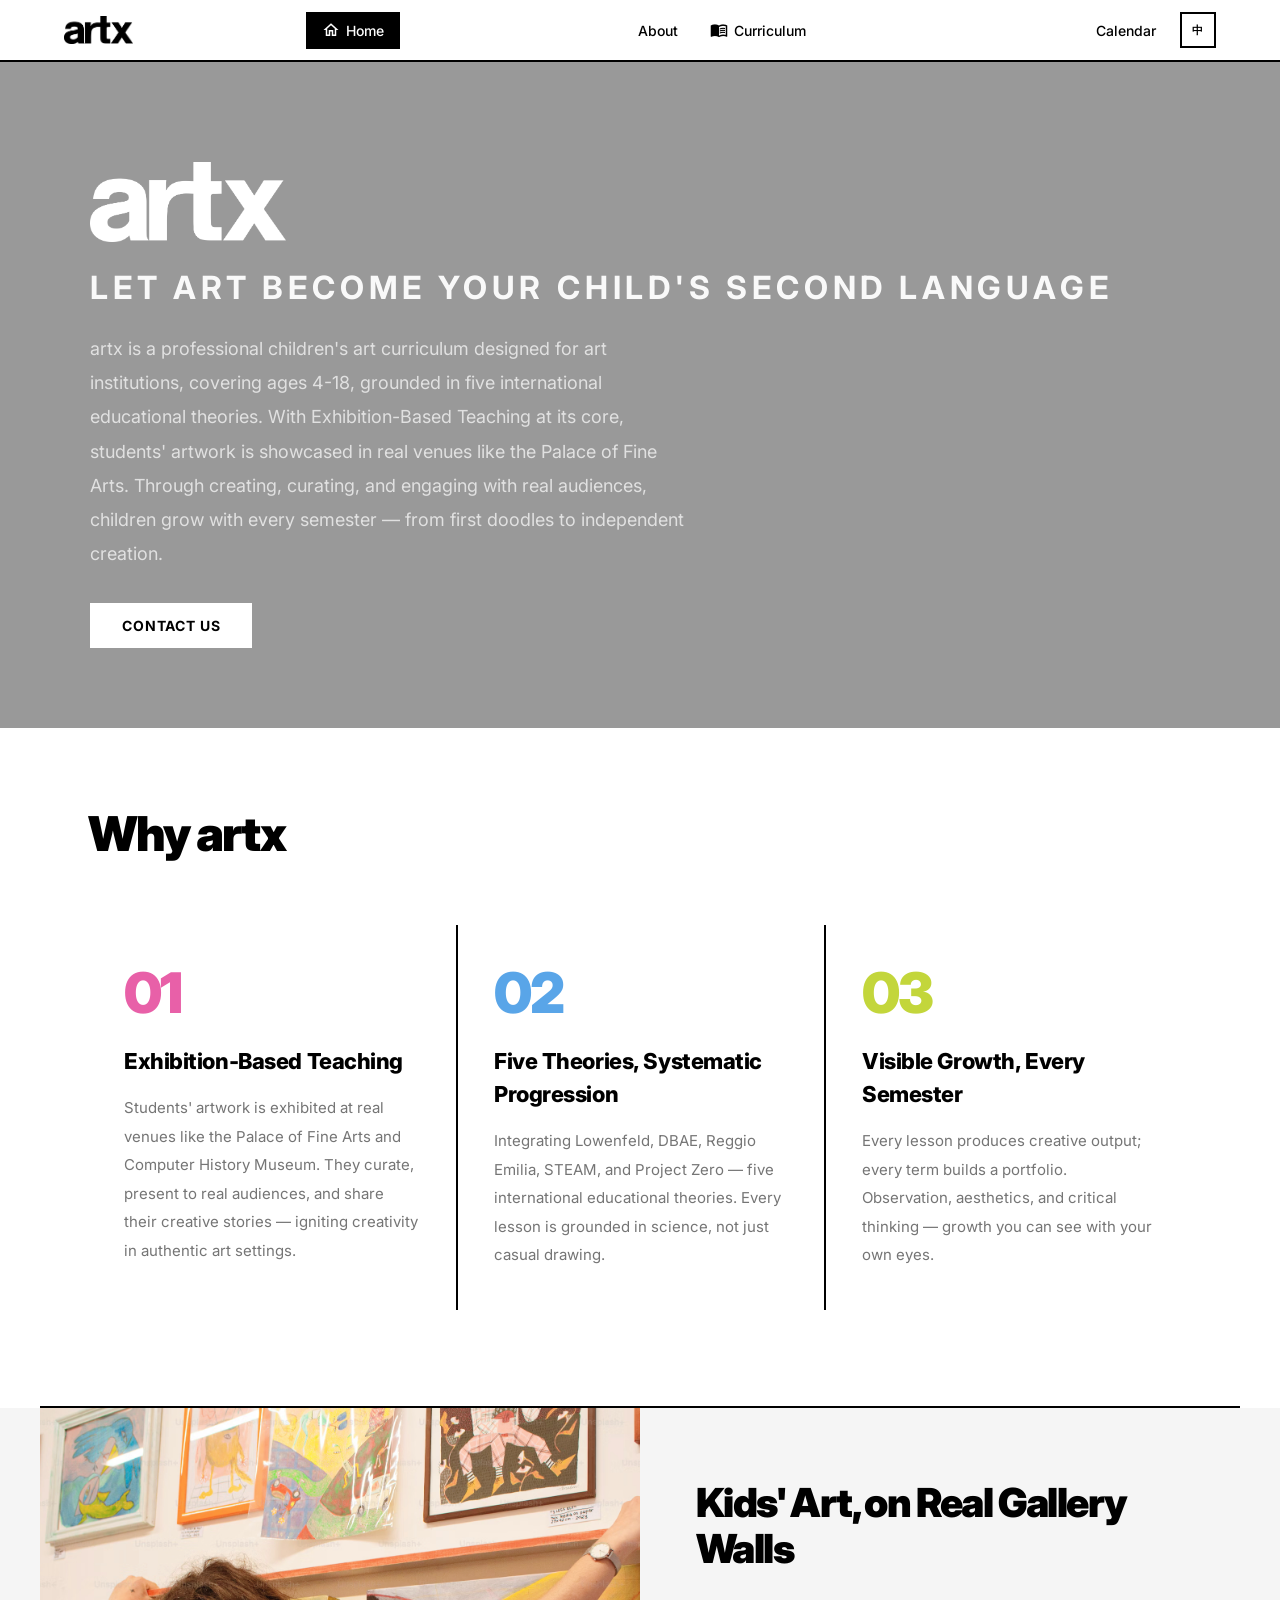
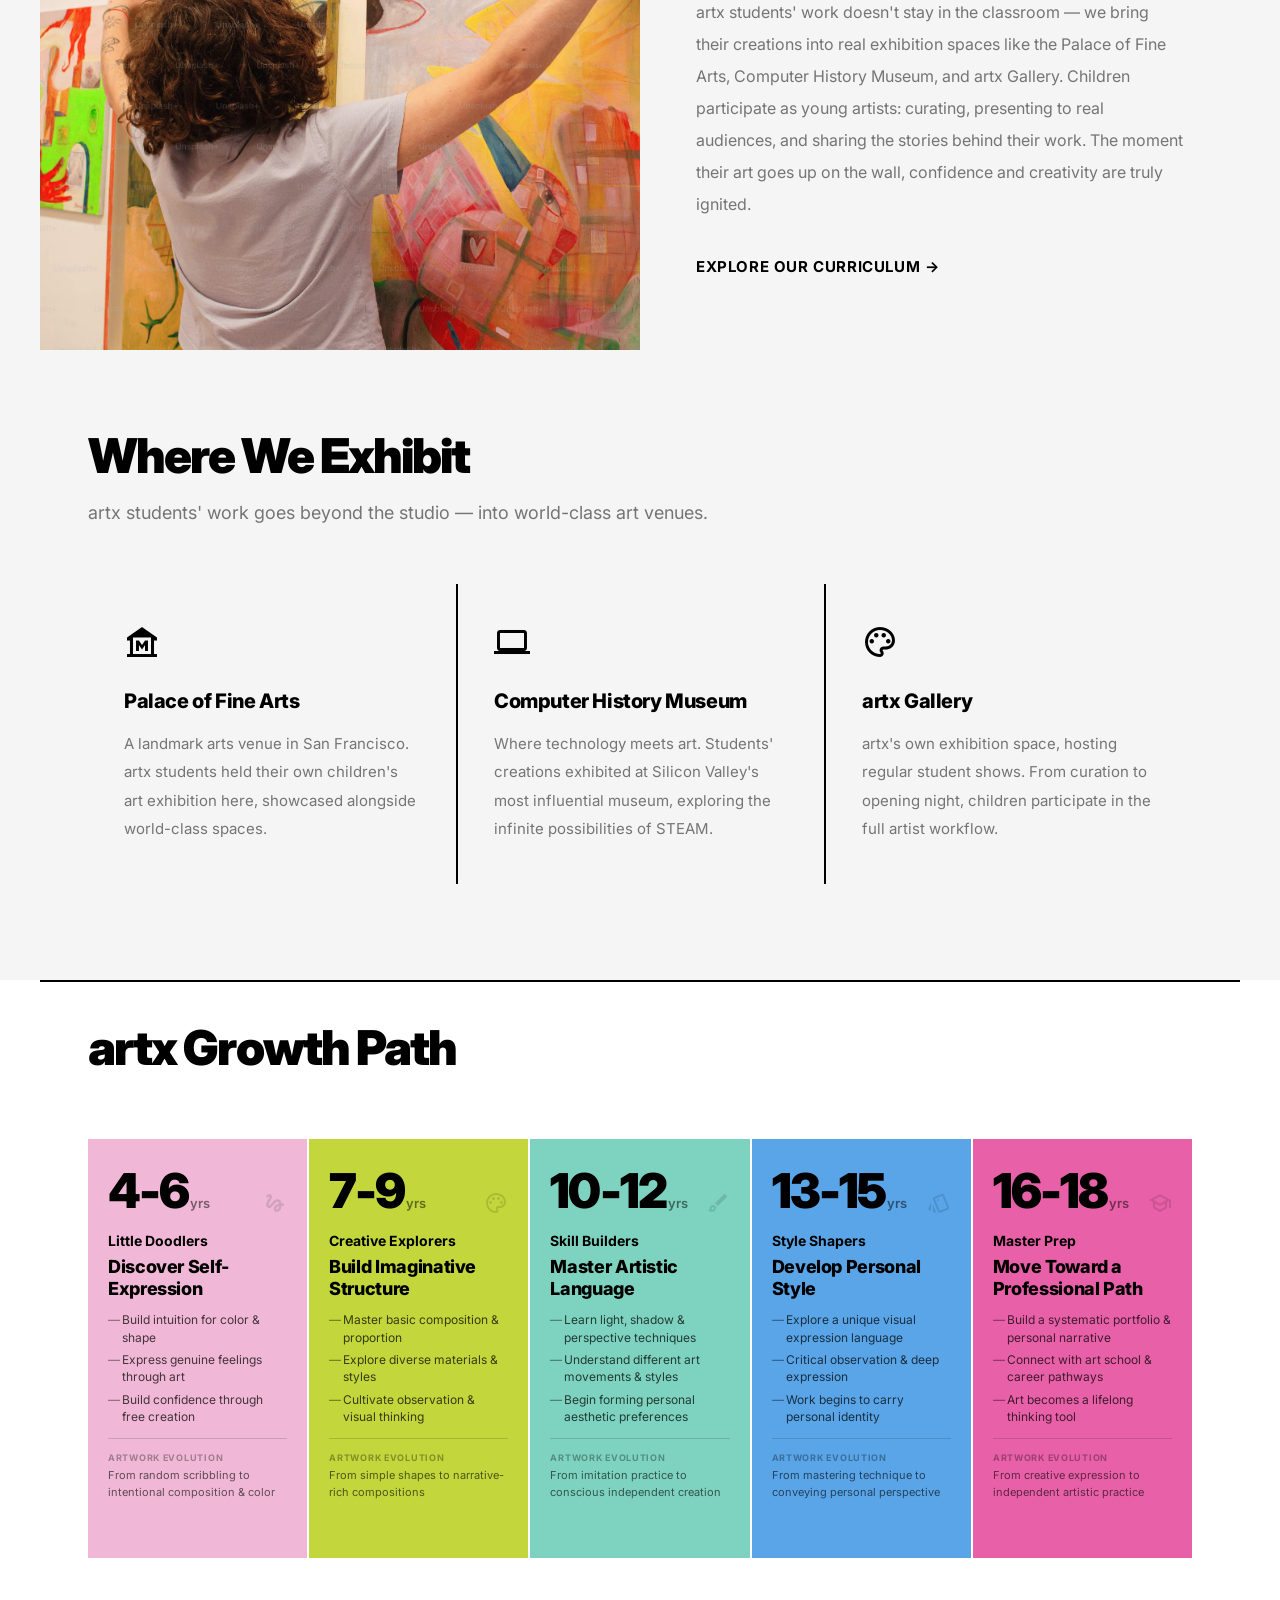
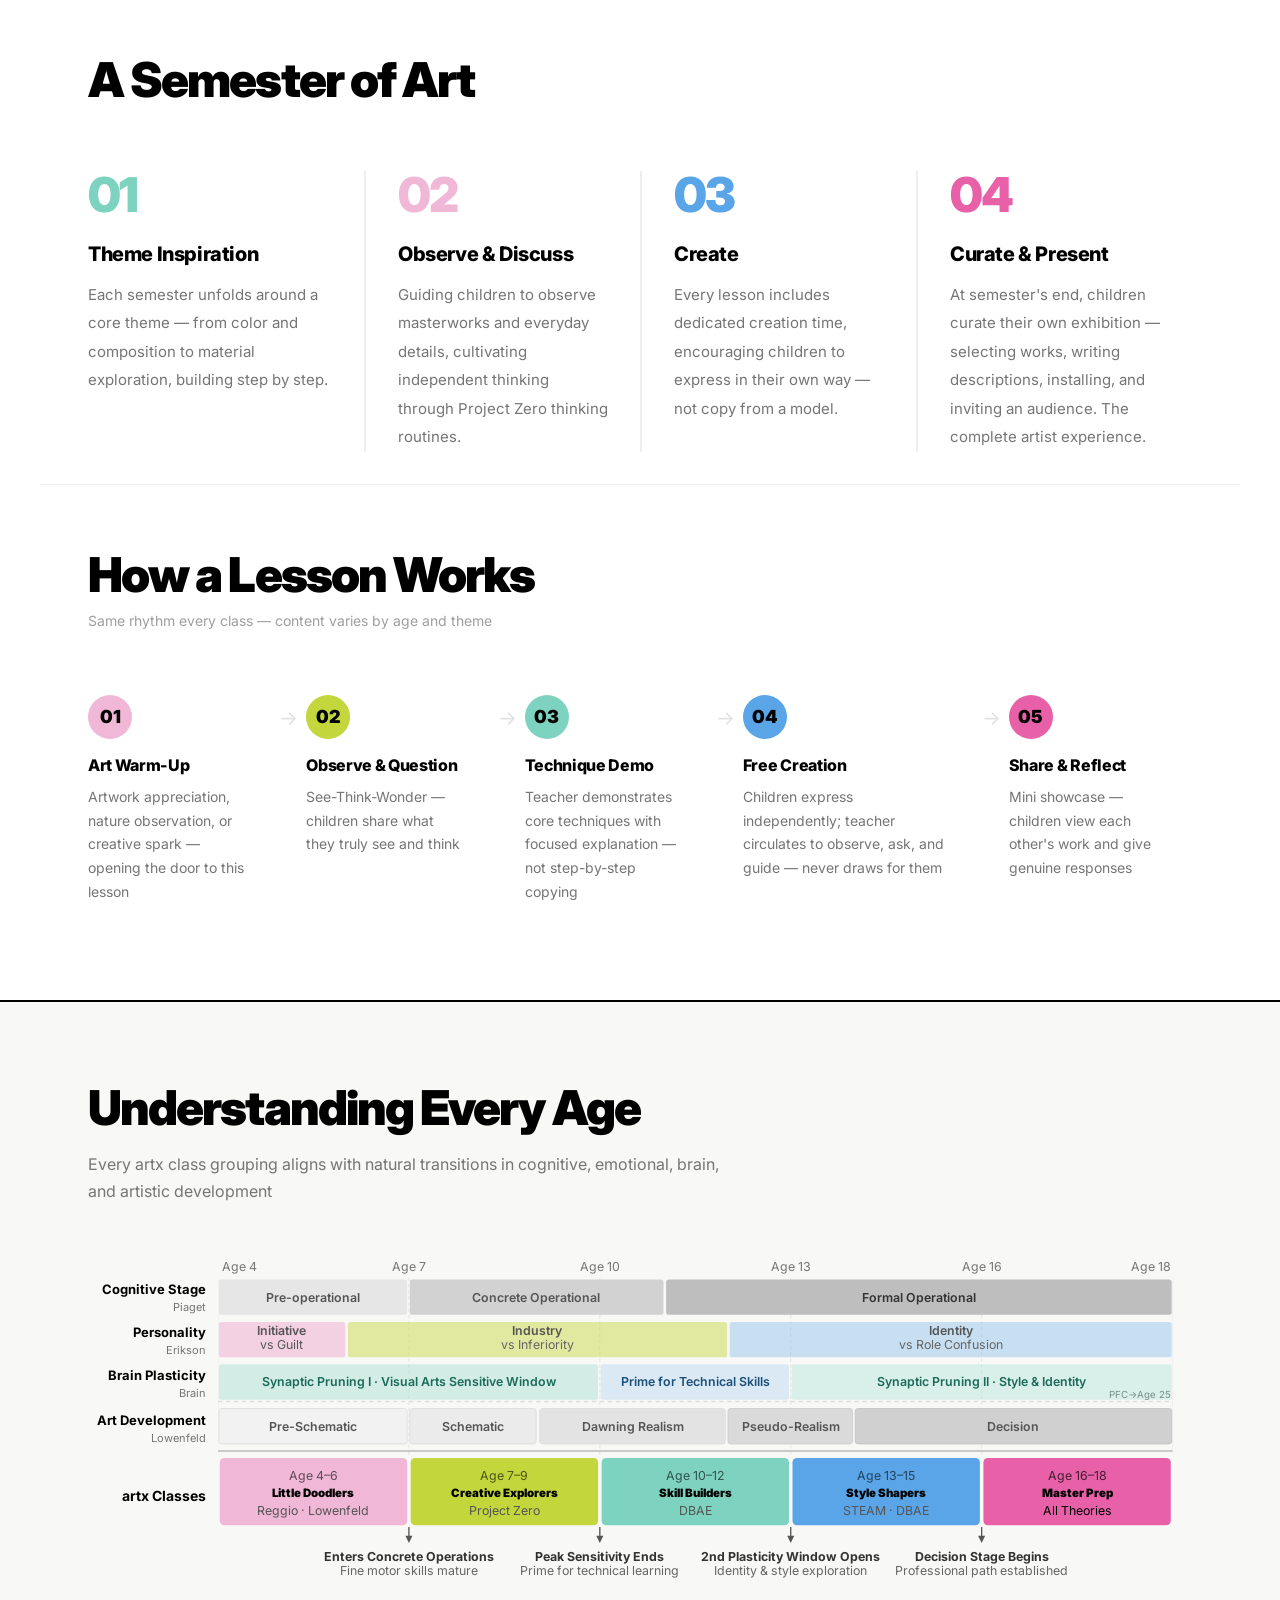
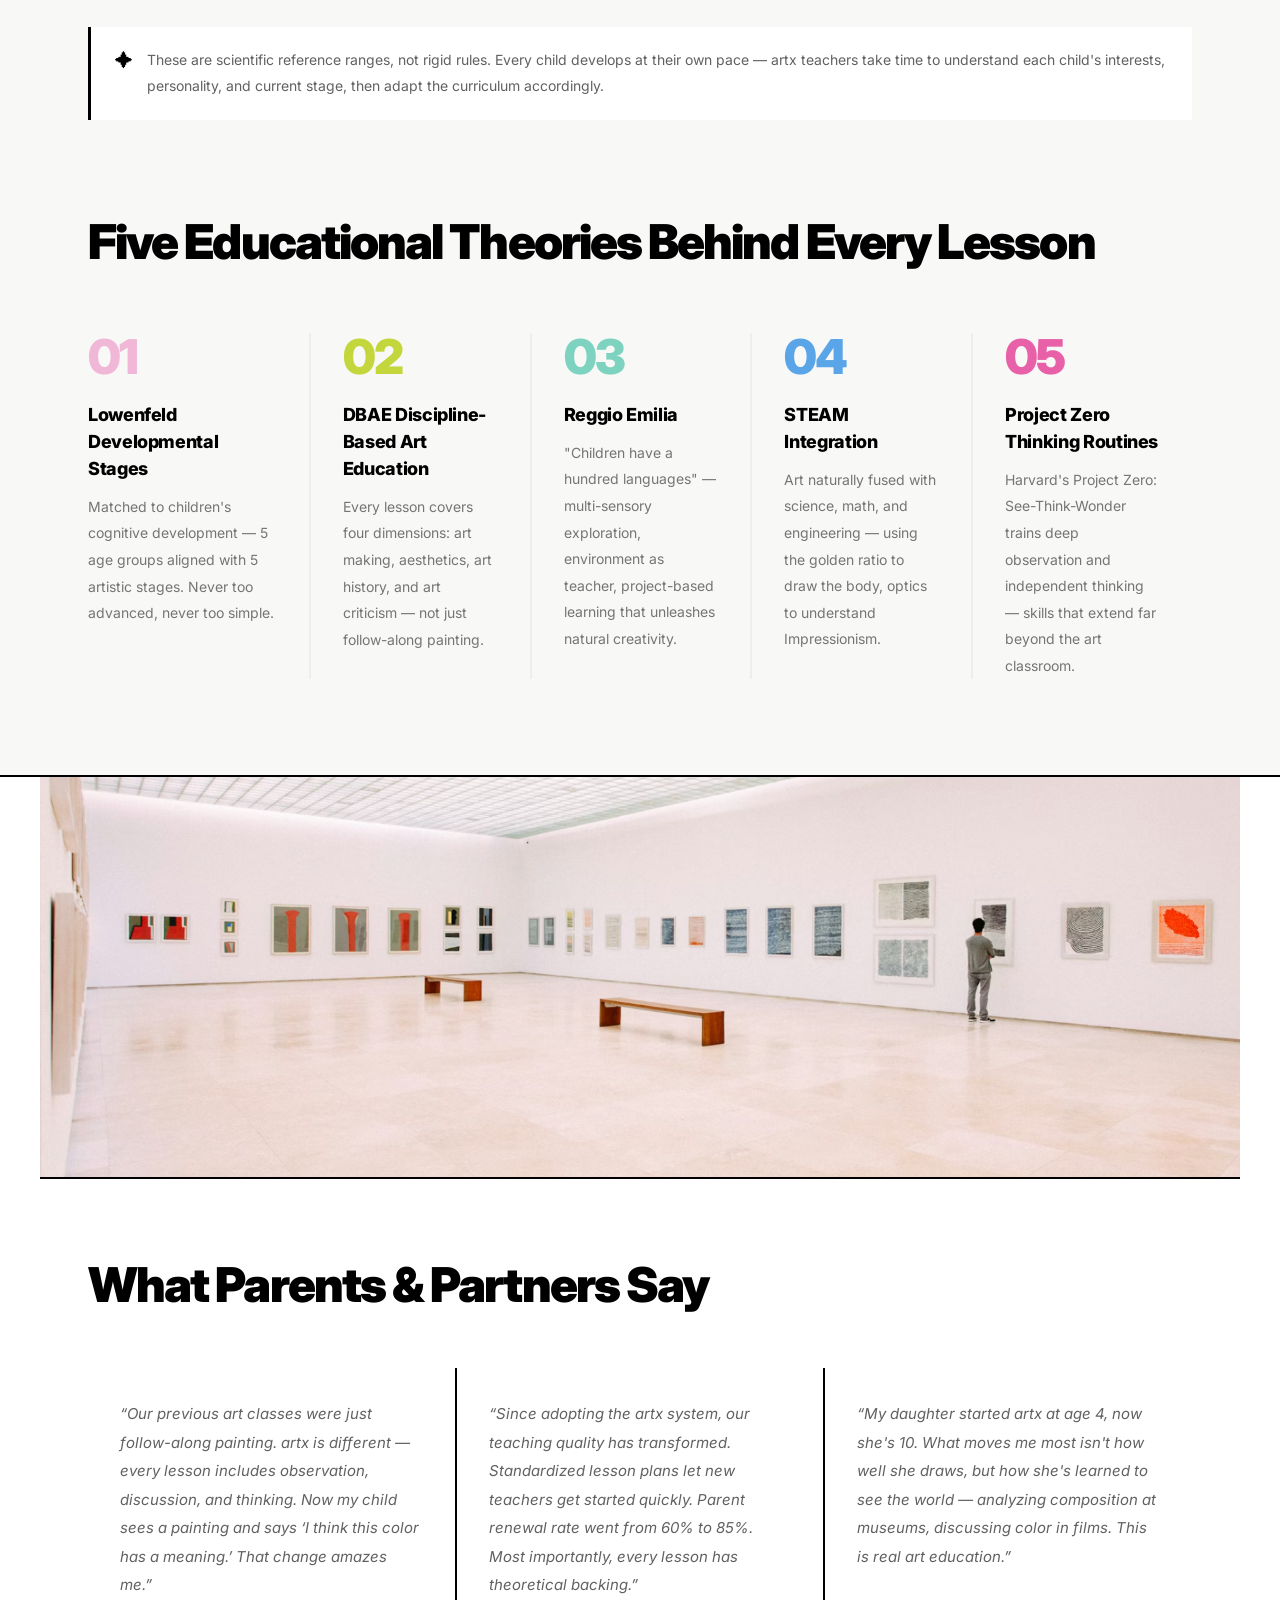
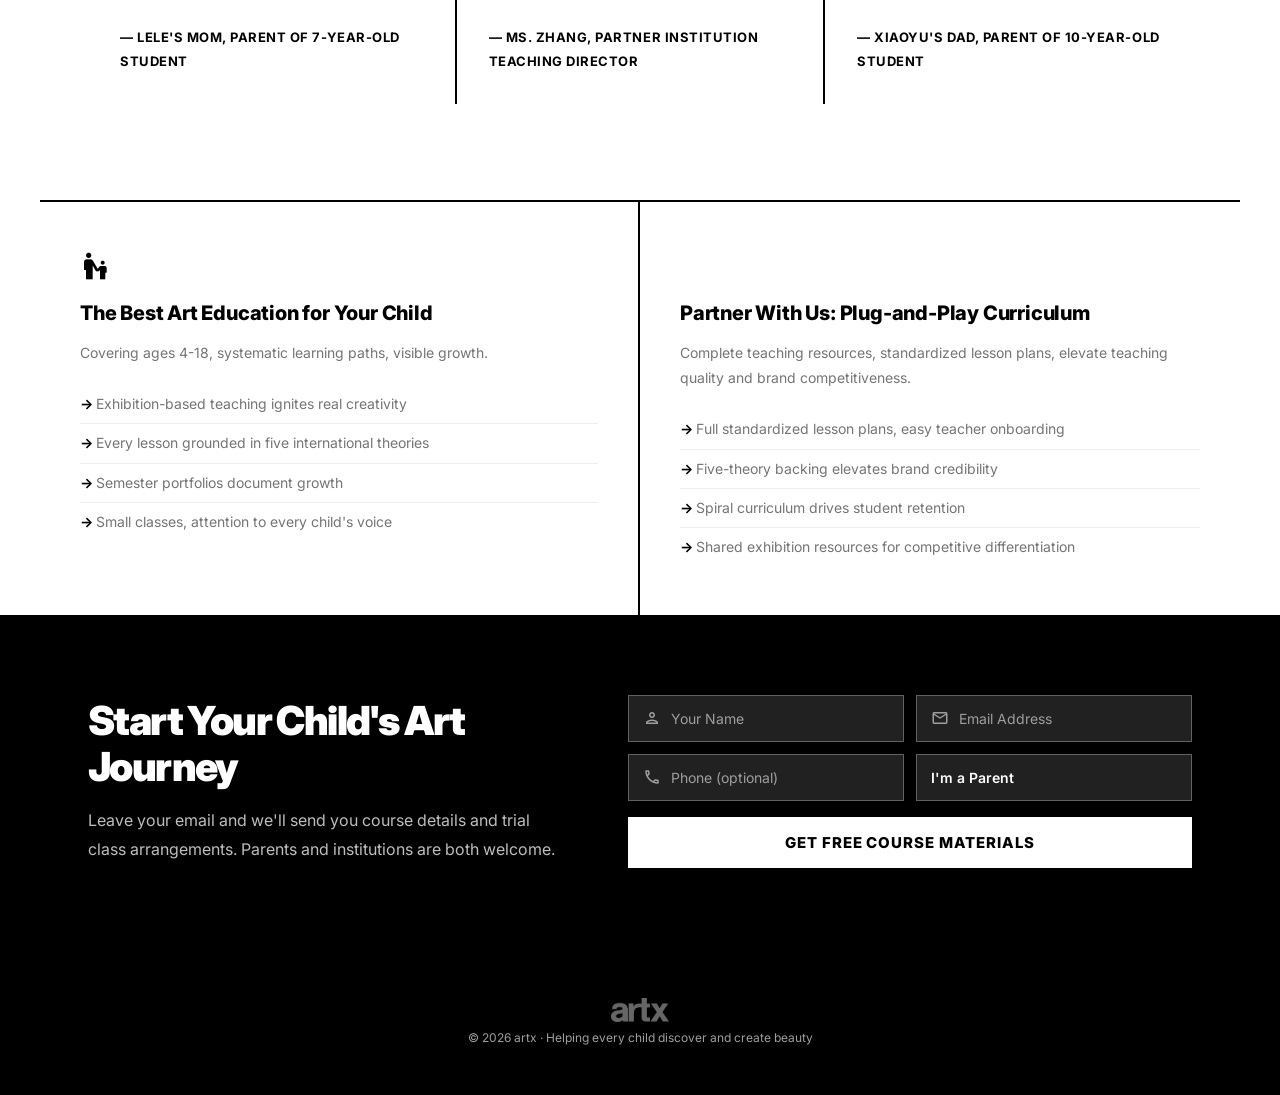
==== commit 6460ee1b: "Add full i18n to dev chart SVG Add data-i18n attributes to every <text> element in the development c" ====
--- a/index.html
+++ b/index.html
@@ -362,11 +362,11 @@
                 <p class="home-devchart-sub" data-i18n="home.devchartSub">artx 的每个分班节点，都对应儿童认知、人格、大脑与绘画发展的自然转变</p>
                 <div class="devchart-chart-container">
                   <div class="devchart-labels-col" aria-hidden="true">
-                    <div class="dcl-item" style="top:13.16%"><strong>认知阶段</strong><span>Piaget</span></div>
-                    <div class="dcl-item" style="top:25.79%"><strong>人格发展</strong><span>Erikson</span></div>
-                    <div class="dcl-item" style="top:38.42%"><strong>大脑可塑性</strong><span>Brain</span></div>
-                    <div class="dcl-item" style="top:51.58%"><strong>绘画发展</strong><span>Lowenfeld</span></div>
-                    <div class="dcl-item dcl-artx" style="top:71.05%"><strong>artx 课程</strong></div>
+                    <div class="dcl-item" style="top:13.16%"><strong data-i18n="chart.row1">认知阶段</strong><span>Piaget</span></div>
+                    <div class="dcl-item" style="top:25.79%"><strong data-i18n="chart.row2">人格发展</strong><span>Erikson</span></div>
+                    <div class="dcl-item" style="top:38.42%"><strong data-i18n="chart.row3">大脑可塑性</strong><span>Brain</span></div>
+                    <div class="dcl-item" style="top:51.58%"><strong data-i18n="chart.row4">绘画发展</strong><span>Lowenfeld</span></div>
+                    <div class="dcl-item dcl-artx" style="top:71.05%"><strong data-i18n="chart.row5">artx 课程</strong></div>
                   </div>
                 <div class="devchart-svg-wrap">
                   <svg viewBox="0 0 1102 380" xmlns="http://www.w3.org/2000/svg"
@@ -380,103 +380,103 @@
                     <line x1="1080" y1="28" x2="1080" y2="228" stroke="#EEEEEE" stroke-width="1"/>
 
                     <!-- Age scale -->
-                    <text x="4" y="20" text-anchor="start" font-size="14" fill="#767676">4岁</text>
-                    <text x="216" y="20" text-anchor="middle" font-size="14" fill="#767676">7岁</text>
-                    <text x="432" y="20" text-anchor="middle" font-size="14" fill="#767676">10岁</text>
-                    <text x="648" y="20" text-anchor="middle" font-size="14" fill="#767676">13岁</text>
-                    <text x="864" y="20" text-anchor="middle" font-size="14" fill="#767676">16岁</text>
-                    <text x="1078" y="20" text-anchor="end" font-size="14" fill="#767676">18岁</text>
+                    <text x="4" y="20" text-anchor="start" font-size="14" fill="#767676" data-i18n="chart.age4">4岁</text>
+                    <text x="216" y="20" text-anchor="middle" font-size="14" fill="#767676" data-i18n="chart.age7">7岁</text>
+                    <text x="432" y="20" text-anchor="middle" font-size="14" fill="#767676" data-i18n="chart.age10">10岁</text>
+                    <text x="648" y="20" text-anchor="middle" font-size="14" fill="#767676" data-i18n="chart.age13">13岁</text>
+                    <text x="864" y="20" text-anchor="middle" font-size="14" fill="#767676" data-i18n="chart.age16">16岁</text>
+                    <text x="1078" y="20" text-anchor="end" font-size="14" fill="#767676" data-i18n="chart.age18">18岁</text>
 
                     <!-- Track 1: Piaget (h=40) -->
                     <rect x="1" y="30" width="213" height="40" rx="3" fill="#E6E6E6"/>
-                    <text x="108" y="55" text-anchor="middle" font-size="14" font-weight="600" fill="#555">前运算期</text>
+                    <text x="108" y="55" text-anchor="middle" font-size="14" font-weight="600" fill="#555" data-i18n="chart.p1">前运算期</text>
                     <rect x="217" y="30" width="287" height="40" rx="3" fill="#D2D2D2"/>
-                    <text x="360" y="55" text-anchor="middle" font-size="14" font-weight="600" fill="#555">具体运算期</text>
+                    <text x="360" y="55" text-anchor="middle" font-size="14" font-weight="600" fill="#555" data-i18n="chart.p2">具体运算期</text>
                     <rect x="507" y="30" width="572" height="40" rx="3" fill="#BEBEBE"/>
-                    <text x="793" y="55" text-anchor="middle" font-size="14" font-weight="600" fill="#333">形式运算期</text>
+                    <text x="793" y="55" text-anchor="middle" font-size="14" font-weight="600" fill="#333" data-i18n="chart.p3">形式运算期</text>
 
                     <!-- Track 2: Erikson (h=40, y=78) -->
                     <rect x="1" y="78" width="143" height="40" rx="3" fill="#F0B8D6" fill-opacity="0.6"/>
-                    <text x="72" y="93" text-anchor="middle" font-size="14" font-weight="600" fill="#555">主动</text>
-                    <text x="72" y="109" text-anchor="middle" font-size="14" fill="#595959">vs 内疚</text>
+                    <text x="72" y="93" text-anchor="middle" font-size="14" font-weight="600" fill="#555" data-i18n="chart.e1a">主动</text>
+                    <text x="72" y="109" text-anchor="middle" font-size="14" fill="#595959" data-i18n="chart.e1b">vs 内疚</text>
                     <rect x="147" y="78" width="429" height="40" rx="3" fill="#C3D63B" fill-opacity="0.45"/>
-                    <text x="361" y="93" text-anchor="middle" font-size="14" font-weight="600" fill="#555">勤奋</text>
-                    <text x="361" y="109" text-anchor="middle" font-size="14" fill="#666">vs 自卑</text>
+                    <text x="361" y="93" text-anchor="middle" font-size="14" font-weight="600" fill="#555" data-i18n="chart.e2a">勤奋</text>
+                    <text x="361" y="109" text-anchor="middle" font-size="14" fill="#666" data-i18n="chart.e2b">vs 自卑</text>
                     <rect x="579" y="78" width="500" height="40" rx="3" fill="#59A5E8" fill-opacity="0.3"/>
-                    <text x="829" y="93" text-anchor="middle" font-size="14" font-weight="600" fill="#555">同一性建立</text>
-                    <text x="829" y="109" text-anchor="middle" font-size="14" fill="#666">vs 角色混乱</text>
+                    <text x="829" y="93" text-anchor="middle" font-size="14" font-weight="600" fill="#555" data-i18n="chart.e3a">同一性建立</text>
+                    <text x="829" y="109" text-anchor="middle" font-size="14" fill="#666" data-i18n="chart.e3b">vs 角色混乱</text>
 
                     <!-- Track 3: Brain – 3 segments (h=40, y=126) -->
                     <line x1="0" y1="168" x2="1080" y2="168" stroke="#DDDDDD" stroke-width="1.5" stroke-dasharray="5 4"/>
-                    <text x="1078" y="164" text-anchor="end" font-size="11" fill="#767676">PFC→25岁</text>
+                    <text x="1078" y="164" text-anchor="end" font-size="11" fill="#767676" data-i18n="chart.pfc">PFC→25岁</text>
                     <rect x="1" y="126" width="429" height="40" rx="3" fill="#7DD3BF" fill-opacity="0.30"/>
-                    <text x="216" y="151" text-anchor="middle" font-size="14" font-weight="600" fill="#1A6B5A">突触修剪 I · 视觉艺术敏感窗口</text>
+                    <text x="216" y="151" text-anchor="middle" font-size="14" font-weight="600" fill="#1A6B5A" data-i18n="chart.b1">突触修剪 I · 视觉艺术敏感窗口</text>
                     <rect x="433" y="126" width="213" height="40" rx="3" fill="#59A5E8" fill-opacity="0.18"/>
-                    <text x="540" y="151" text-anchor="middle" font-size="14" font-weight="600" fill="#1A507A">技法学习黄金期</text>
+                    <text x="540" y="151" text-anchor="middle" font-size="14" font-weight="600" fill="#1A507A" data-i18n="chart.b2">技法学习黄金期</text>
                     <rect x="649" y="126" width="430" height="40" rx="3" fill="#7DD3BF" fill-opacity="0.25"/>
-                    <text x="864" y="151" text-anchor="middle" font-size="14" font-weight="600" fill="#1A6B5A">突触修剪 II · 风格与身份探索</text>
+                    <text x="864" y="151" text-anchor="middle" font-size="14" font-weight="600" fill="#1A6B5A" data-i18n="chart.b3">突触修剪 II · 风格与身份探索</text>
 
                     <!-- Track 4: Lowenfeld (h=40, y=176) -->
                     <rect x="1" y="176" width="213" height="40" rx="3" fill="#F2F2F2" stroke="#DDDDDD" stroke-width="1"/>
-                    <text x="108" y="201" text-anchor="middle" font-size="14" font-weight="600" fill="#555">前图式期</text>
+                    <text x="108" y="201" text-anchor="middle" font-size="14" font-weight="600" fill="#555" data-i18n="chart.l1">前图式期</text>
                     <rect x="217" y="176" width="143" height="40" rx="3" fill="#EBEBEB" stroke="#DDDDDD" stroke-width="1"/>
-                    <text x="289" y="201" text-anchor="middle" font-size="14" font-weight="600" fill="#555">图式期</text>
+                    <text x="289" y="201" text-anchor="middle" font-size="14" font-weight="600" fill="#555" data-i18n="chart.l2">图式期</text>
                     <rect x="364" y="176" width="210" height="40" rx="3" fill="#E3E3E3" stroke="#DDDDDD" stroke-width="1"/>
-                    <text x="469" y="201" text-anchor="middle" font-size="14" font-weight="600" fill="#555">写实萌芽</text>
+                    <text x="469" y="201" text-anchor="middle" font-size="14" font-weight="600" fill="#555" data-i18n="chart.l3">写实萌芽</text>
                     <rect x="577" y="176" width="141" height="40" rx="3" fill="#DADADA" stroke="#CCCCCC" stroke-width="1"/>
-                    <text x="648" y="201" text-anchor="middle" font-size="14" font-weight="600" fill="#555">拟写实期</text>
+                    <text x="648" y="201" text-anchor="middle" font-size="14" font-weight="600" fill="#555" data-i18n="chart.l4">拟写实期</text>
                     <rect x="721" y="176" width="358" height="40" rx="3" fill="#D0D0D0" stroke="#C4C4C4" stroke-width="1"/>
-                    <text x="900" y="201" text-anchor="middle" font-size="14" font-weight="600" fill="#555">决定期</text>
+                    <text x="900" y="201" text-anchor="middle" font-size="14" font-weight="600" fill="#555" data-i18n="chart.l5">决定期</text>
 
                     <!-- Separator -->
                     <line x1="0" y1="224" x2="1080" y2="224" stroke="#BBBBBB" stroke-width="1.5"/>
 
                     <!-- artx courses (y=232) -->
                     <rect x="2" y="232" width="212" height="76" rx="5" fill="#F0B8D6"/>
-                    <text x="108" y="257" text-anchor="middle" font-size="14" fill="#000" opacity="0.6">4 – 6 岁</text>
-                    <text x="108" y="276" text-anchor="middle" font-size="13" font-weight="900" fill="#000">小小涂鸦班</text>
+                    <text x="108" y="257" text-anchor="middle" font-size="14" fill="#000" opacity="0.6" data-i18n="chart.c1age">4 – 6 岁</text>
+                    <text x="108" y="276" text-anchor="middle" font-size="13" font-weight="900" fill="#000" data-i18n="chart.c1name">小小涂鸦班</text>
                     <text x="108" y="296" text-anchor="middle" font-size="14" fill="#555">Reggio · Lowenfeld</text>
 
                     <rect x="218" y="232" width="212" height="76" rx="5" fill="#C3D63B"/>
-                    <text x="324" y="257" text-anchor="middle" font-size="14" fill="#000" opacity="0.6">7 – 9 岁</text>
-                    <text x="324" y="276" text-anchor="middle" font-size="13" font-weight="900" fill="#000">创意探索班</text>
+                    <text x="324" y="257" text-anchor="middle" font-size="14" fill="#000" opacity="0.6" data-i18n="chart.c2age">7 – 9 岁</text>
+                    <text x="324" y="276" text-anchor="middle" font-size="13" font-weight="900" fill="#000" data-i18n="chart.c2name">创意探索班</text>
                     <text x="324" y="296" text-anchor="middle" font-size="14" fill="#555">Project Zero</text>
 
                     <rect x="434" y="232" width="212" height="76" rx="5" fill="#7DD3BF"/>
-                    <text x="540" y="257" text-anchor="middle" font-size="14" fill="#000" opacity="0.6">10 – 12 岁</text>
-                    <text x="540" y="276" text-anchor="middle" font-size="13" font-weight="900" fill="#000">技法进阶班</text>
+                    <text x="540" y="257" text-anchor="middle" font-size="14" fill="#000" opacity="0.6" data-i18n="chart.c3age">10 – 12 岁</text>
+                    <text x="540" y="276" text-anchor="middle" font-size="13" font-weight="900" fill="#000" data-i18n="chart.c3name">技法进阶班</text>
                     <text x="540" y="296" text-anchor="middle" font-size="14" fill="#555">DBAE</text>
 
                     <rect x="650" y="232" width="212" height="76" rx="5" fill="#59A5E8"/>
-                    <text x="756" y="257" text-anchor="middle" font-size="14" fill="#000" opacity="0.6">13 – 15 岁</text>
-                    <text x="756" y="276" text-anchor="middle" font-size="13" font-weight="900" fill="#000">风格养成班</text>
+                    <text x="756" y="257" text-anchor="middle" font-size="14" fill="#000" opacity="0.6" data-i18n="chart.c4age">13 – 15 岁</text>
+                    <text x="756" y="276" text-anchor="middle" font-size="13" font-weight="900" fill="#000" data-i18n="chart.c4name">风格养成班</text>
                     <text x="756" y="296" text-anchor="middle" font-size="14" fill="#555">STEAM · DBAE</text>
 
                     <rect x="866" y="232" width="212" height="76" rx="5" fill="#E860A8"/>
-                    <text x="972" y="257" text-anchor="middle" font-size="14" fill="#000" opacity="0.7">16 – 18 岁</text>
-                    <text x="972" y="276" text-anchor="middle" font-size="13" font-weight="900" fill="#000">大师预备班</text>
+                    <text x="972" y="257" text-anchor="middle" font-size="14" fill="#000" opacity="0.7" data-i18n="chart.c5age">16 – 18 岁</text>
+                    <text x="972" y="276" text-anchor="middle" font-size="13" font-weight="900" fill="#000" data-i18n="chart.c5name">大师预备班</text>
                     <text x="972" y="296" text-anchor="middle" font-size="14" fill="#000">All Theories</text>
 
                     <!-- Annotations -->
                     <line x1="216" y1="310" x2="216" y2="322" stroke="#555" stroke-width="1.5"/>
                     <polygon points="216,328 212,320 220,320" fill="#555"/>
-                    <text x="216" y="348" text-anchor="middle" font-size="14" font-weight="700" fill="#333">认知进入具体运算</text>
-                    <text x="216" y="364" text-anchor="middle" font-size="14" fill="#666">精细运动快速成熟</text>
+                    <text x="216" y="348" text-anchor="middle" font-size="14" font-weight="700" fill="#333" data-i18n="chart.a1t">认知进入具体运算</text>
+                    <text x="216" y="364" text-anchor="middle" font-size="14" fill="#666" data-i18n="chart.a1d">精细运动快速成熟</text>
 
                     <line x1="432" y1="310" x2="432" y2="322" stroke="#555" stroke-width="1.5"/>
                     <polygon points="432,328 428,320 436,320" fill="#555"/>
-                    <text x="432" y="348" text-anchor="middle" font-size="14" font-weight="700" fill="#333">敏感期高峰结束</text>
-                    <text x="432" y="364" text-anchor="middle" font-size="14" fill="#666">技法学习黄金期</text>
+                    <text x="432" y="348" text-anchor="middle" font-size="14" font-weight="700" fill="#333" data-i18n="chart.a2t">敏感期高峰结束</text>
+                    <text x="432" y="364" text-anchor="middle" font-size="14" fill="#666" data-i18n="chart.a2d">技法学习黄金期</text>
 
                     <line x1="648" y1="310" x2="648" y2="322" stroke="#555" stroke-width="1.5"/>
                     <polygon points="648,328 644,320 652,320" fill="#555"/>
-                    <text x="648" y="348" text-anchor="middle" font-size="14" font-weight="700" fill="#333">第二可塑窗口开启</text>
-                    <text x="648" y="364" text-anchor="middle" font-size="14" fill="#666">同一性与风格探索</text>
+                    <text x="648" y="348" text-anchor="middle" font-size="14" font-weight="700" fill="#333" data-i18n="chart.a3t">第二可塑窗口开启</text>
+                    <text x="648" y="364" text-anchor="middle" font-size="14" fill="#666" data-i18n="chart.a3d">同一性与风格探索</text>
 
                     <line x1="864" y1="310" x2="864" y2="322" stroke="#555" stroke-width="1.5"/>
                     <polygon points="864,328 860,320 868,320" fill="#555"/>
-                    <text x="864" y="348" text-anchor="middle" font-size="14" font-weight="700" fill="#333">决定期全面开始</text>
-                    <text x="864" y="364" text-anchor="middle" font-size="14" fill="#666">专业路径确立</text>
+                    <text x="864" y="348" text-anchor="middle" font-size="14" font-weight="700" fill="#333" data-i18n="chart.a4t">决定期全面开始</text>
+                    <text x="864" y="364" text-anchor="middle" font-size="14" fill="#666" data-i18n="chart.a4d">专业路径确立</text>
                   </svg>
                 </div>
                 </div><!-- /devchart-chart-container -->
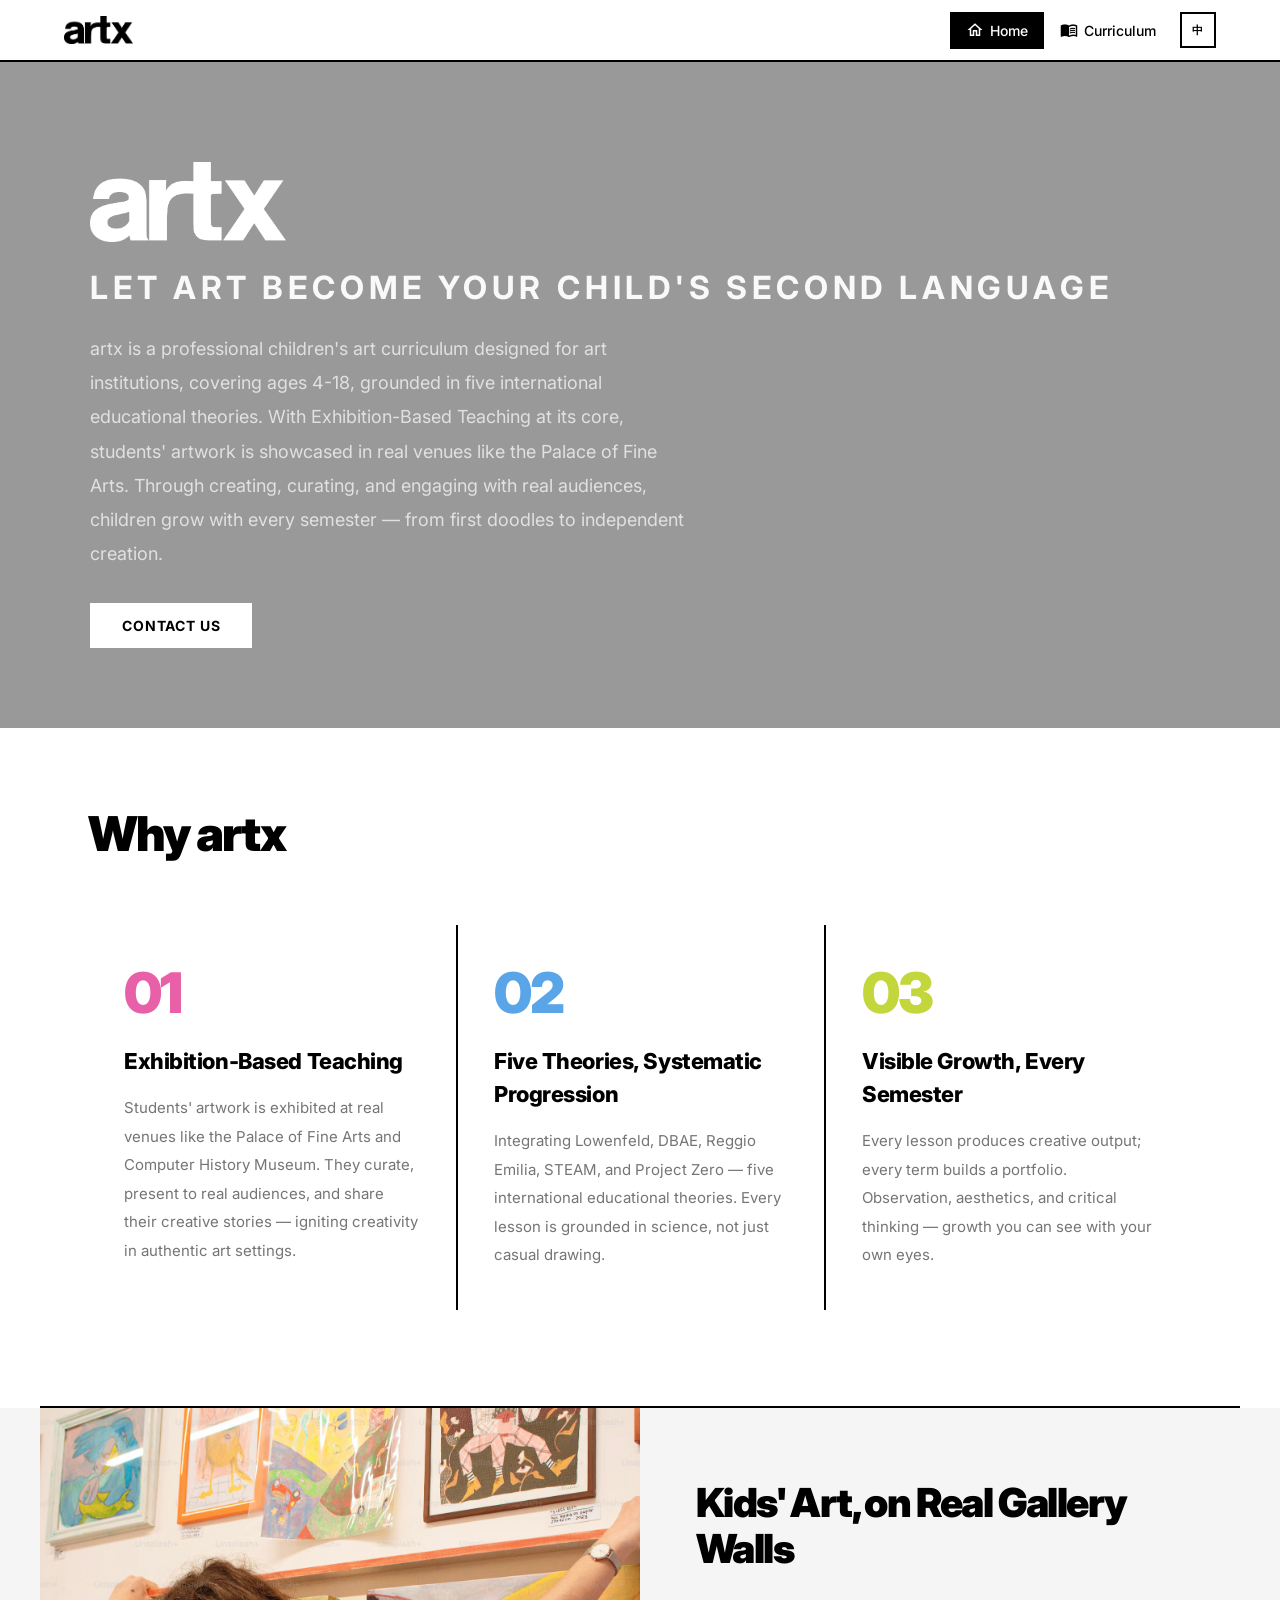
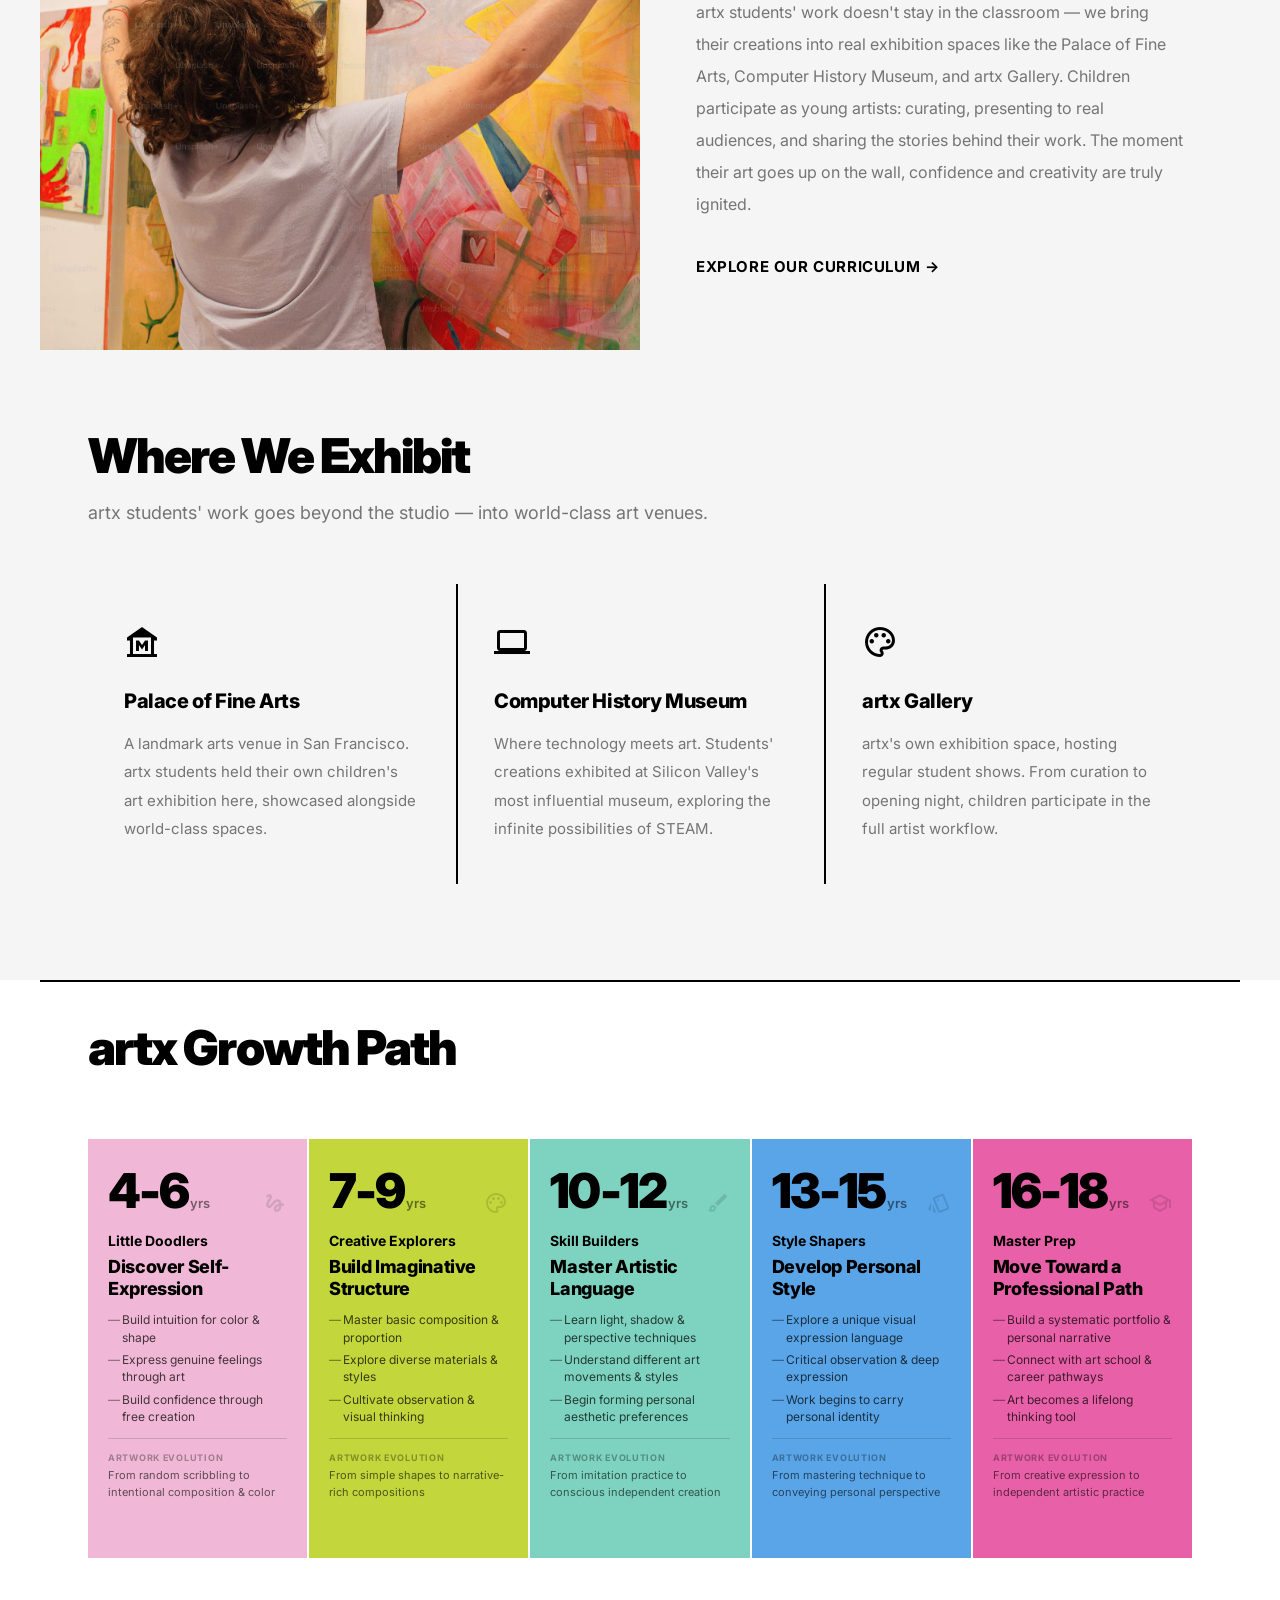
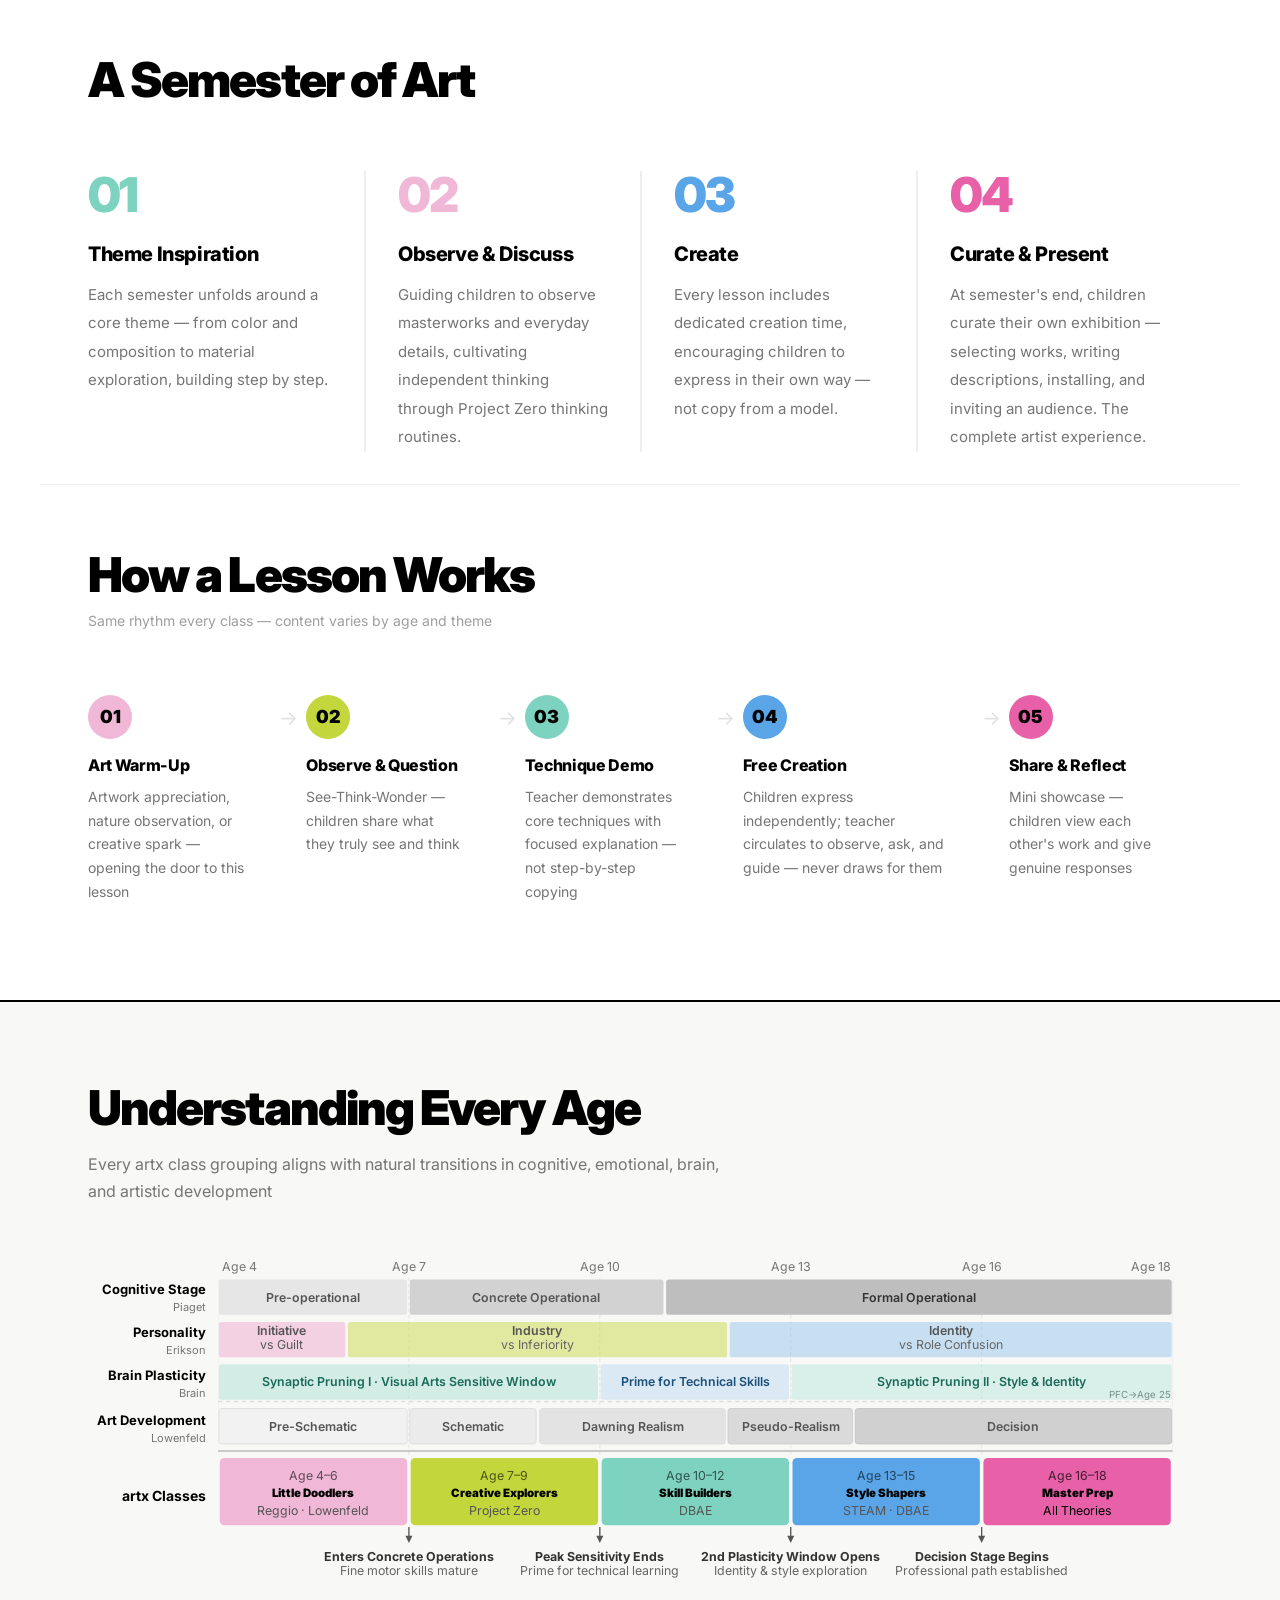
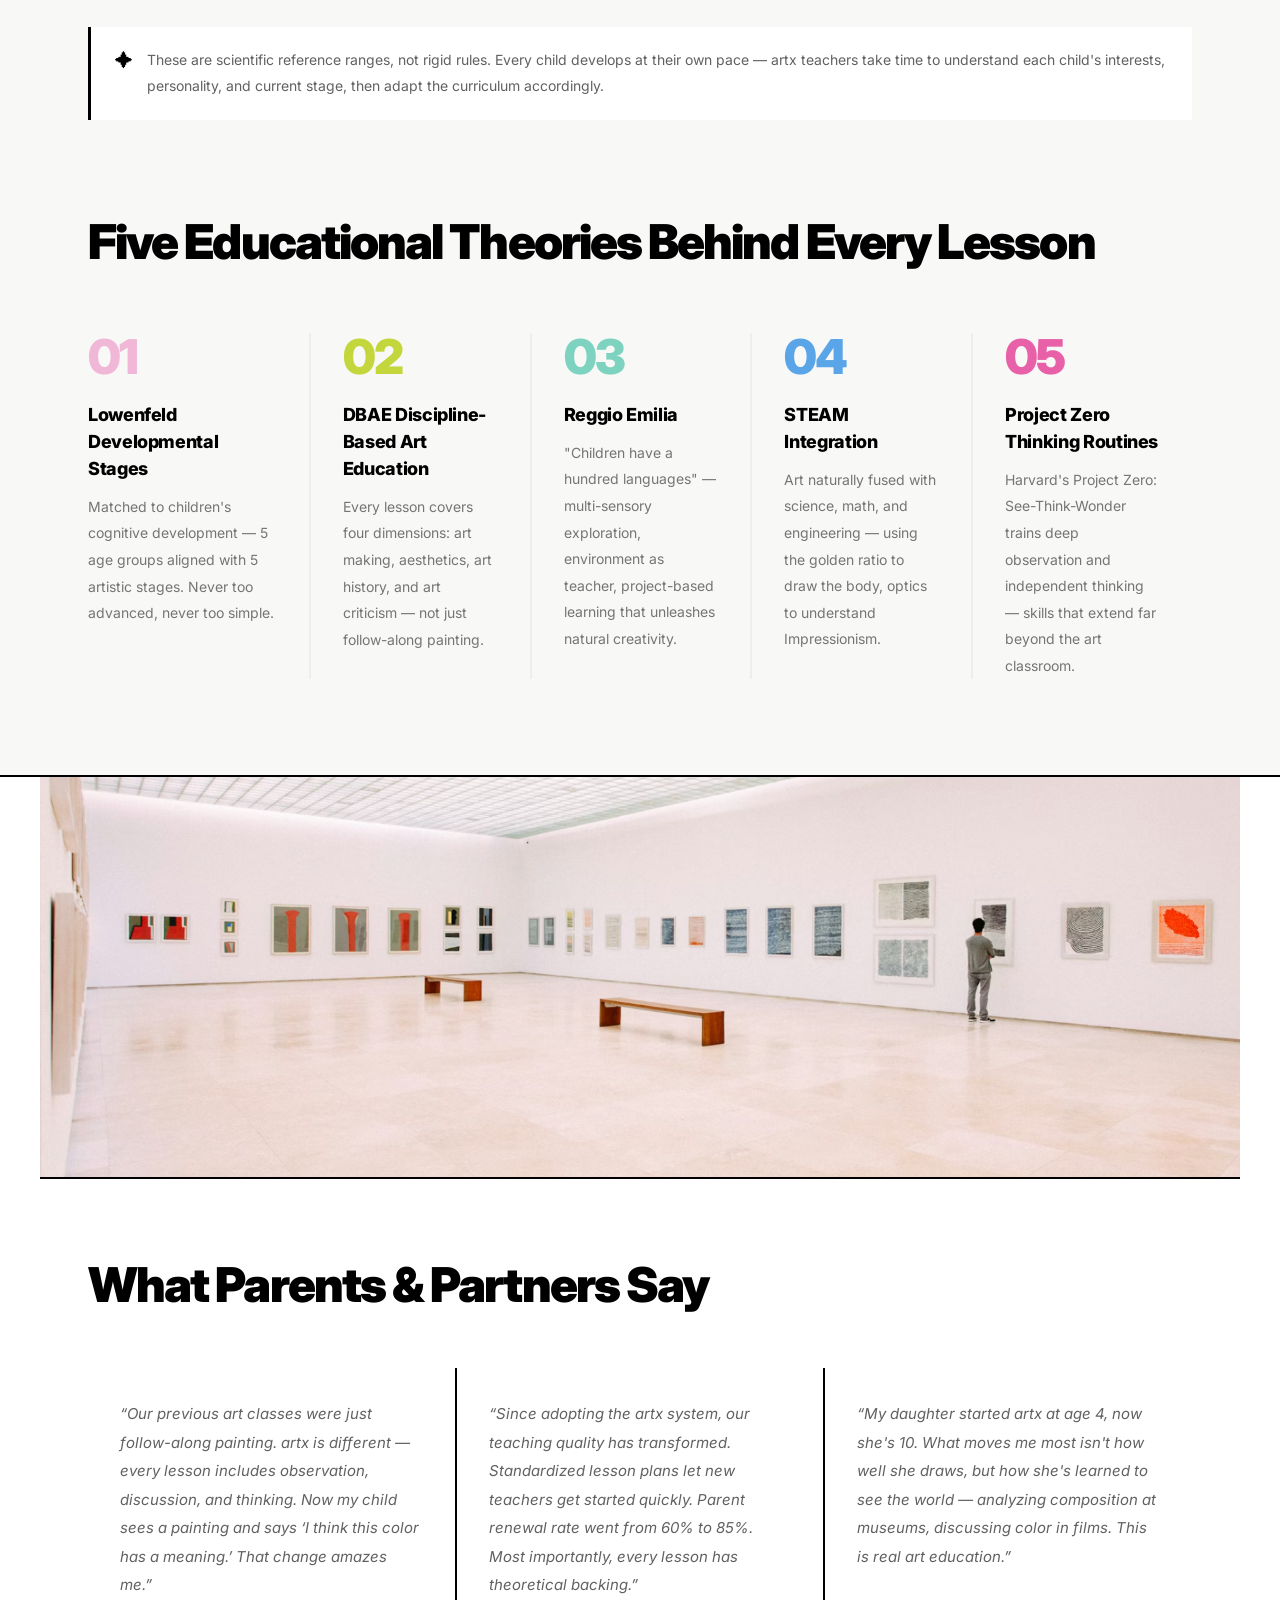
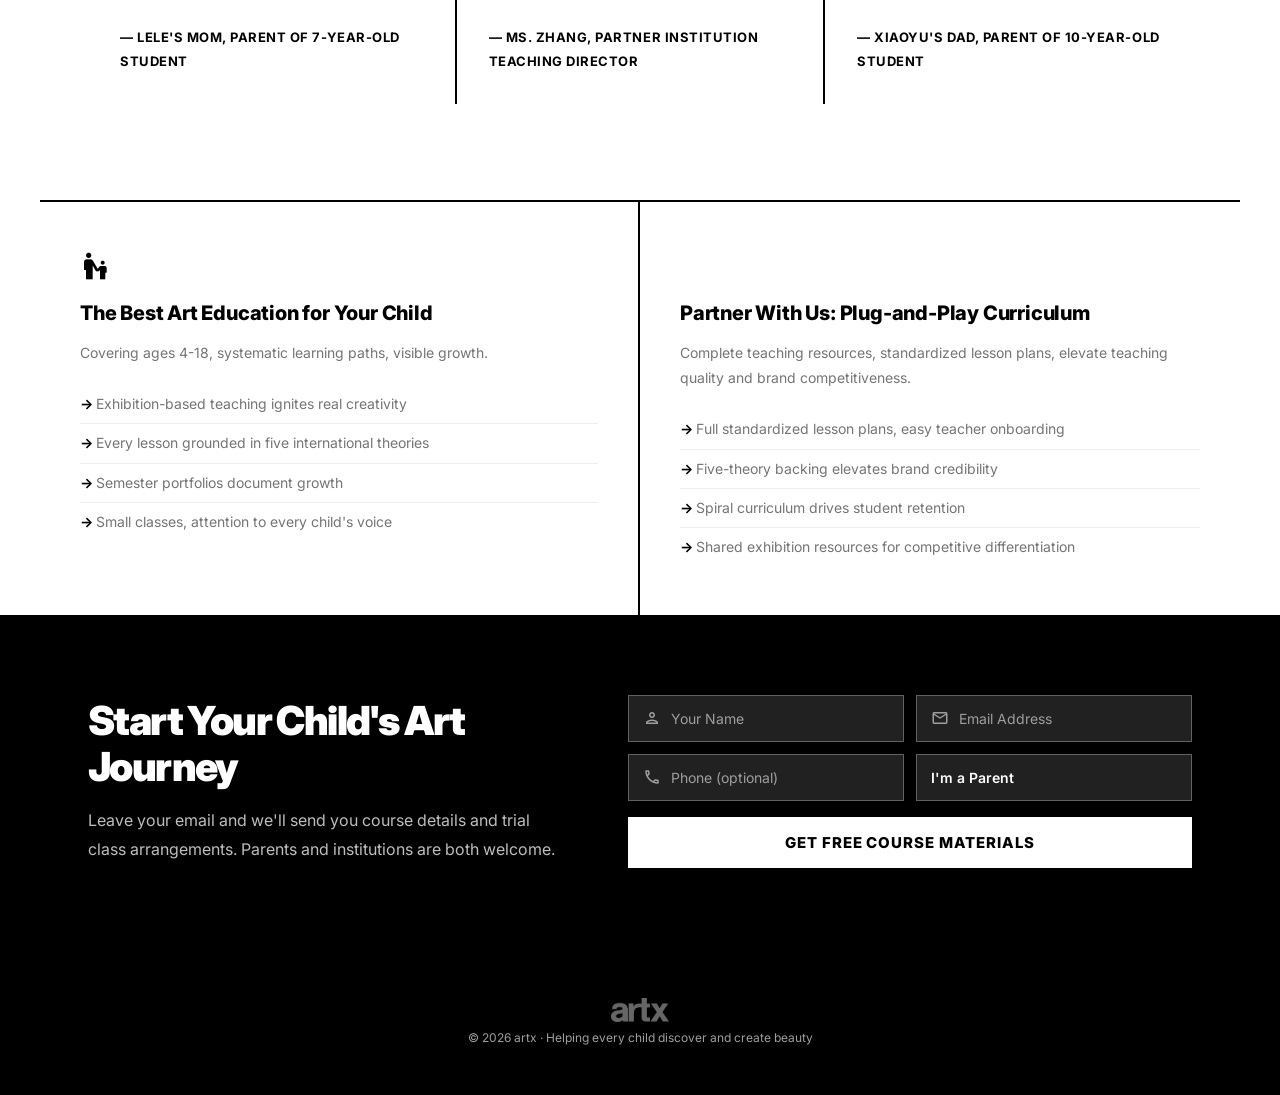
==== commit 2f86f74d: "Temporarily hide 体系 and 课表 nav items Co-Authored-By: Claude Sonnet 4.6 <noreply@anthropic.com>" ====
--- a/index.html
+++ b/index.html
@@ -20,18 +20,20 @@
                     <span class="material-icons-outlined">home</span>
                     <span class="nav-label" data-i18n="nav.home">首页</span>
                 </a>
+                <a href="#" class="nav-item" data-view="curriculum">
+                    <span class="material-icons-outlined">menu_book</span>
+                    <span class="nav-label" data-i18n="nav.curriculum">大纲</span>
+                </a>
+                <!-- hidden temporarily
                 <a href="#" class="nav-item" data-view="about">
                     <span class="material-icons-outlined">auto_stories</span>
                     <span class="nav-label" data-i18n="nav.about">体系</span>
-                </a>
-                <a href="#" class="nav-item" data-view="curriculum">
-                    <span class="material-icons-outlined">menu_book</span>
-                    <span class="nav-label" data-i18n="nav.curriculum">大纲</span>
                 </a>
                 <a href="#" class="nav-item" data-view="calendar">
                     <span class="material-icons-outlined">calendar_month</span>
                     <span class="nav-label" data-i18n="nav.calendar">课表</span>
                 </a>
+                -->
                 <button class="lang-toggle" id="lang-toggle" title="Switch Language">
                     <span class="lang-label">EN</span>
                 </button>
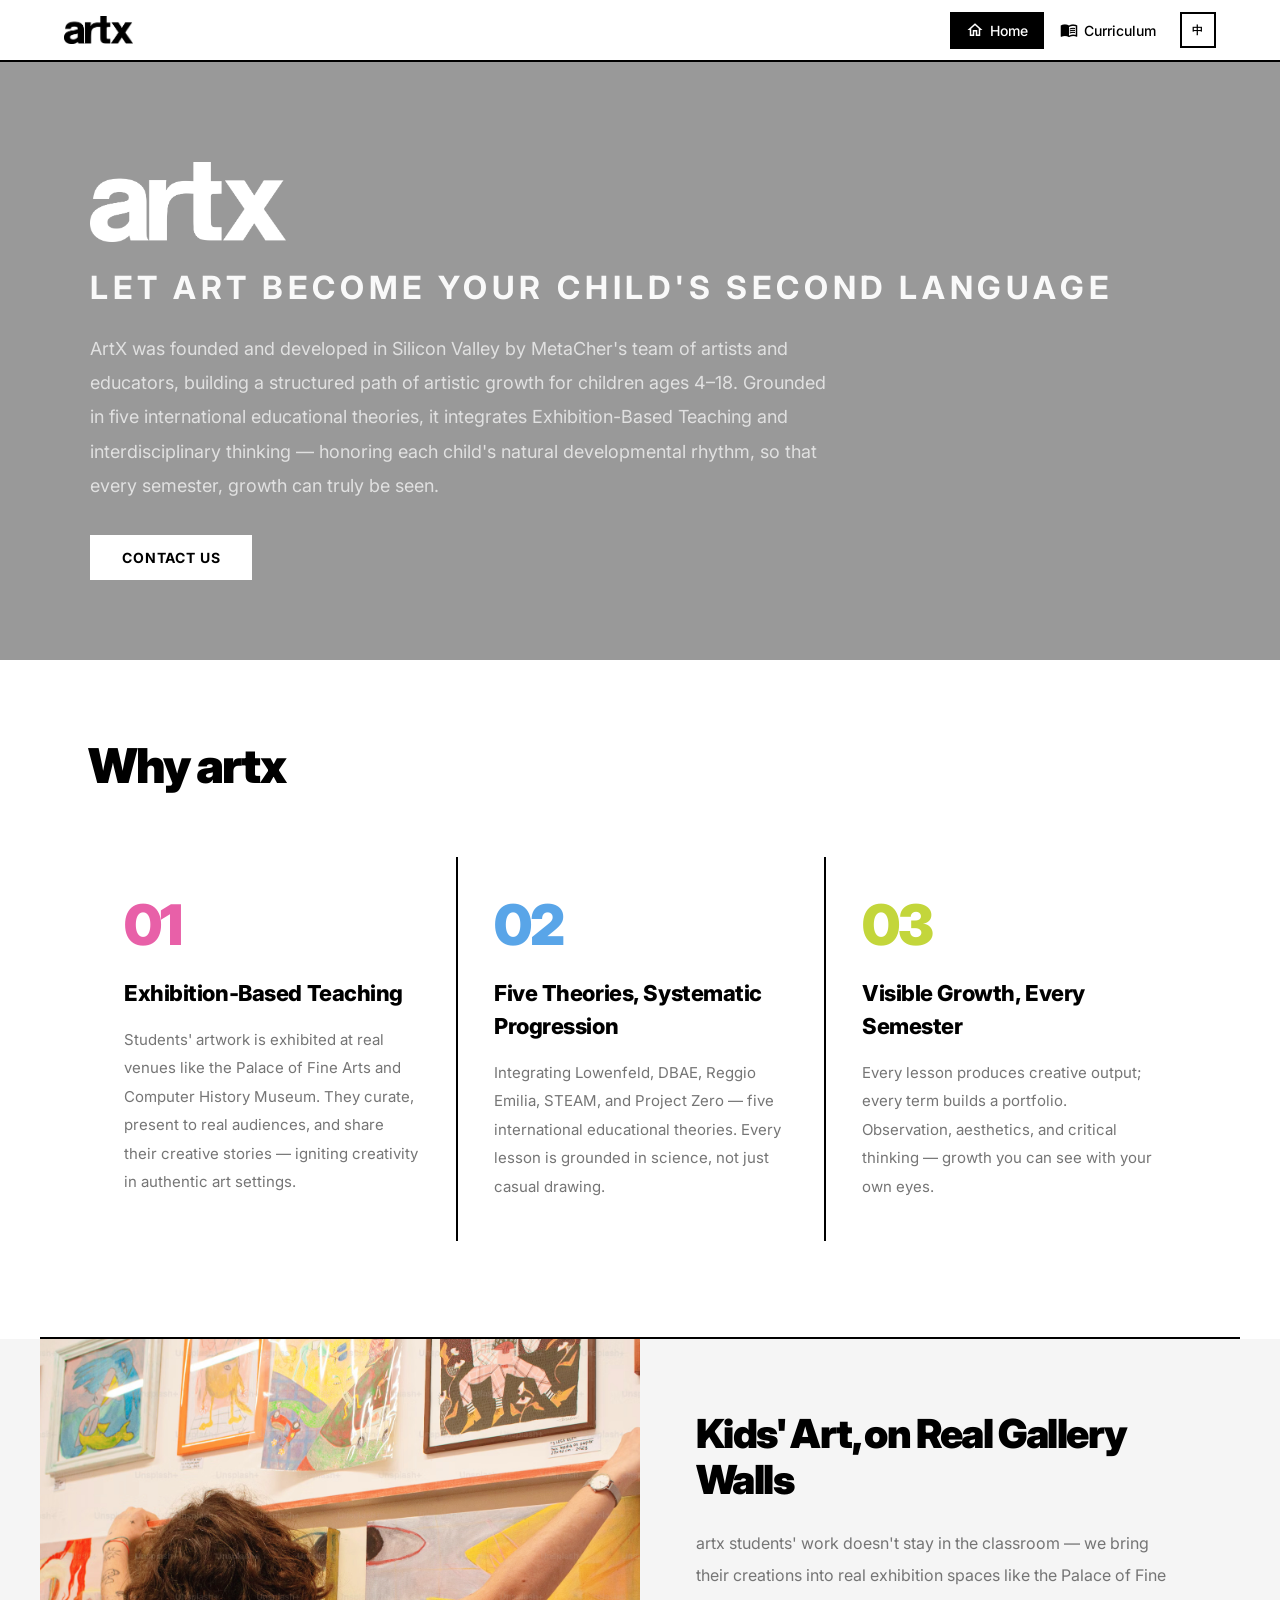
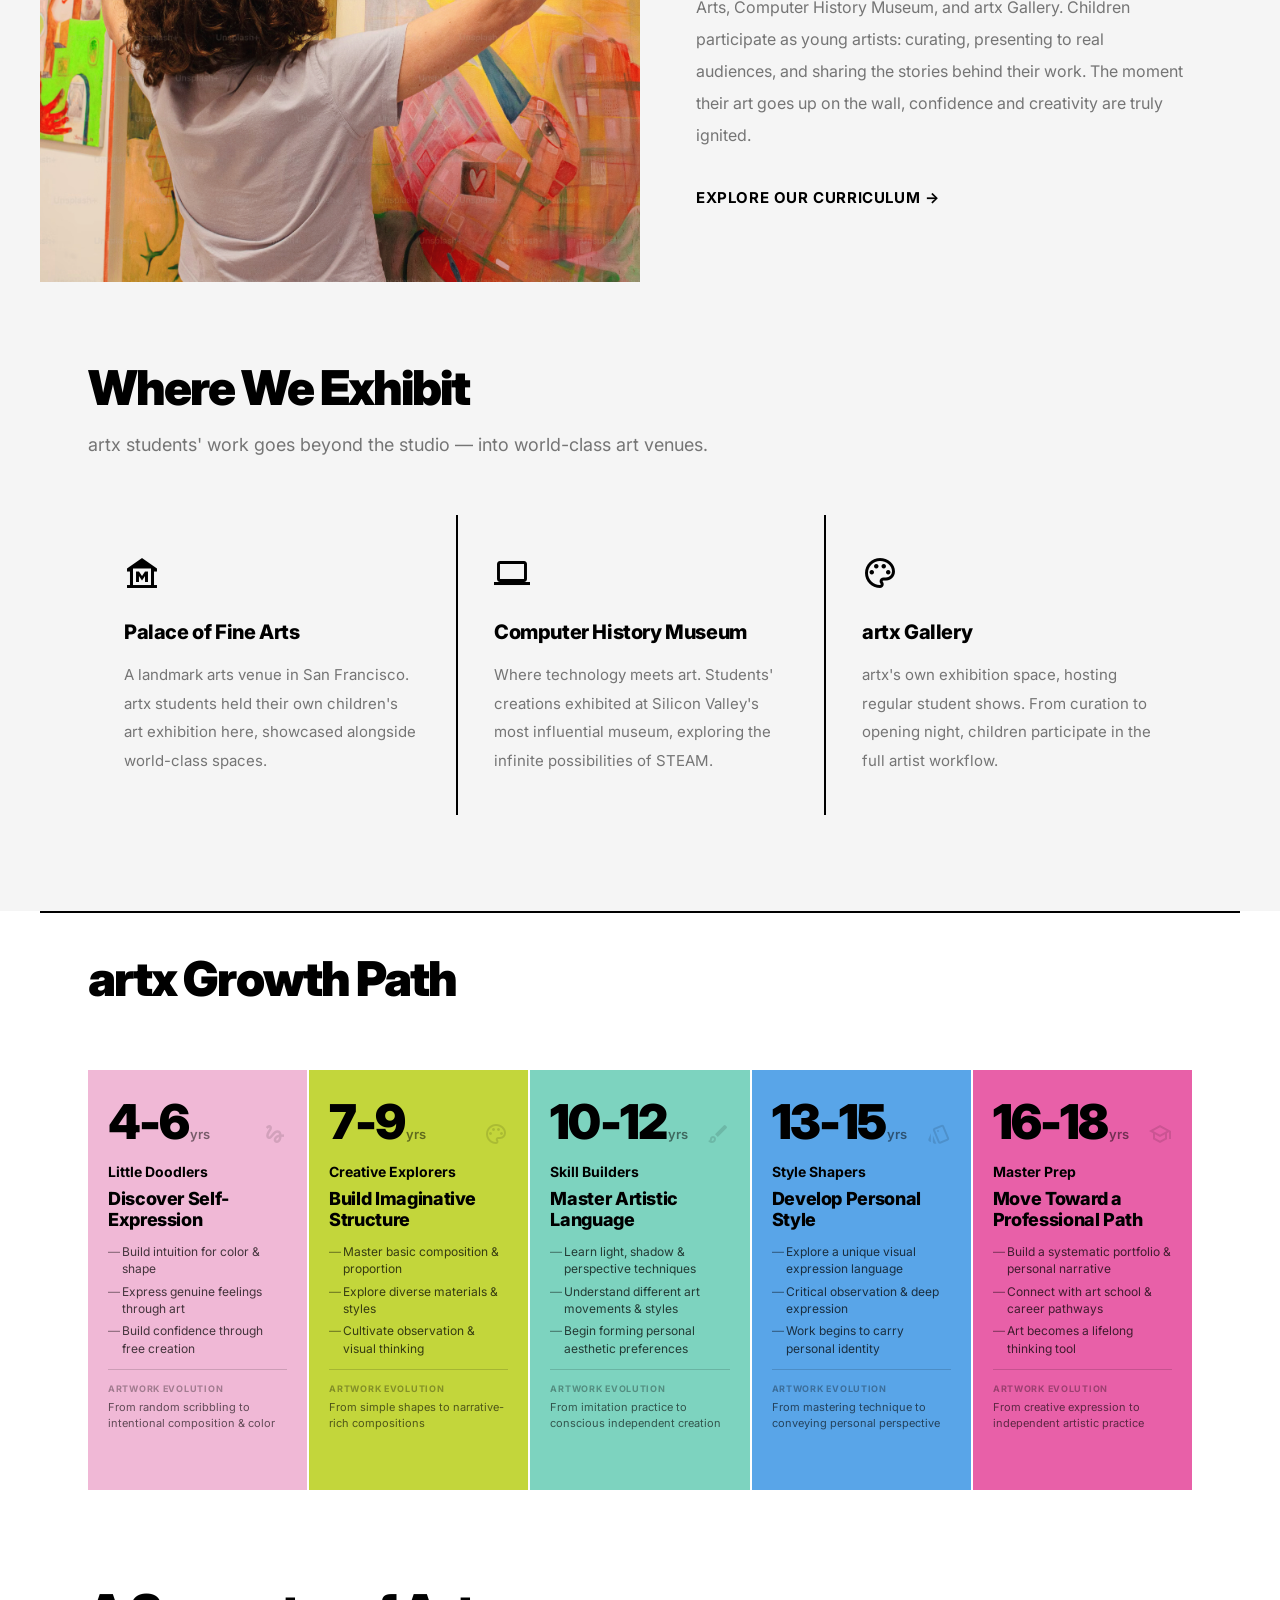
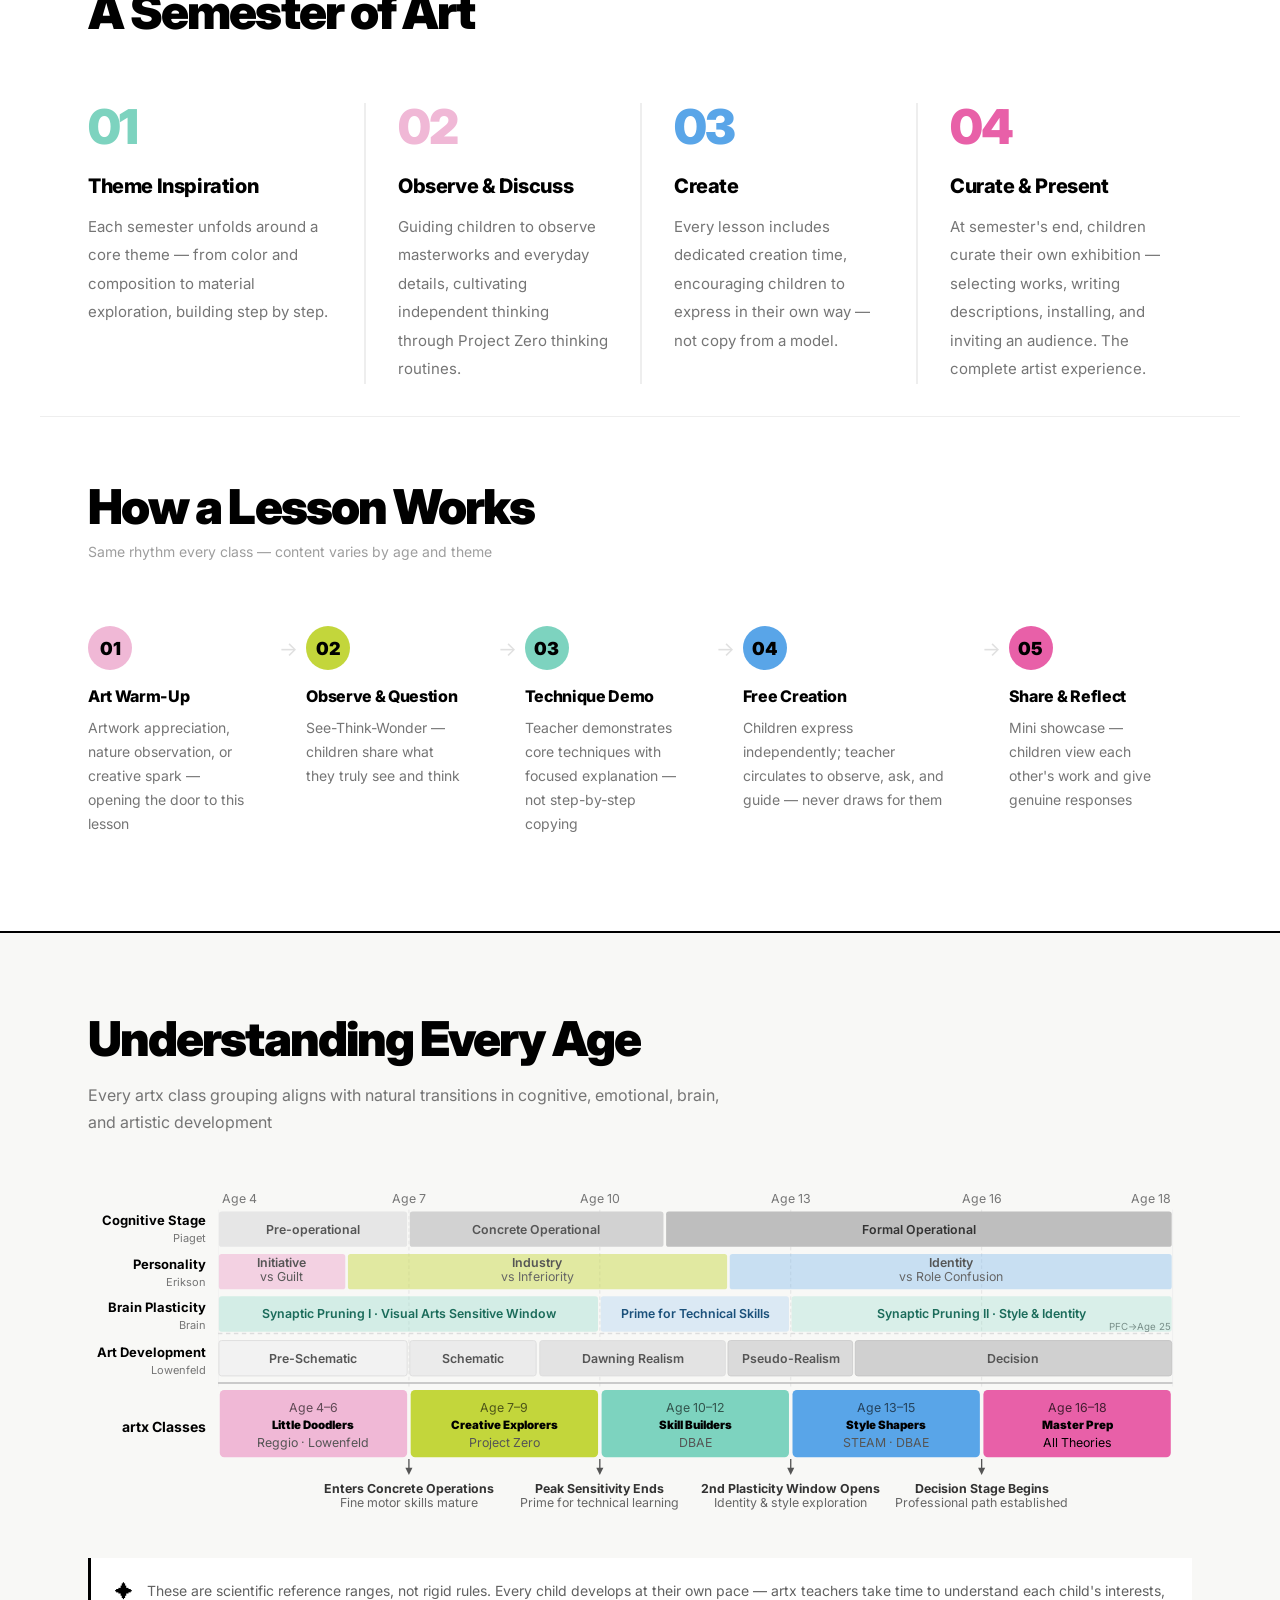
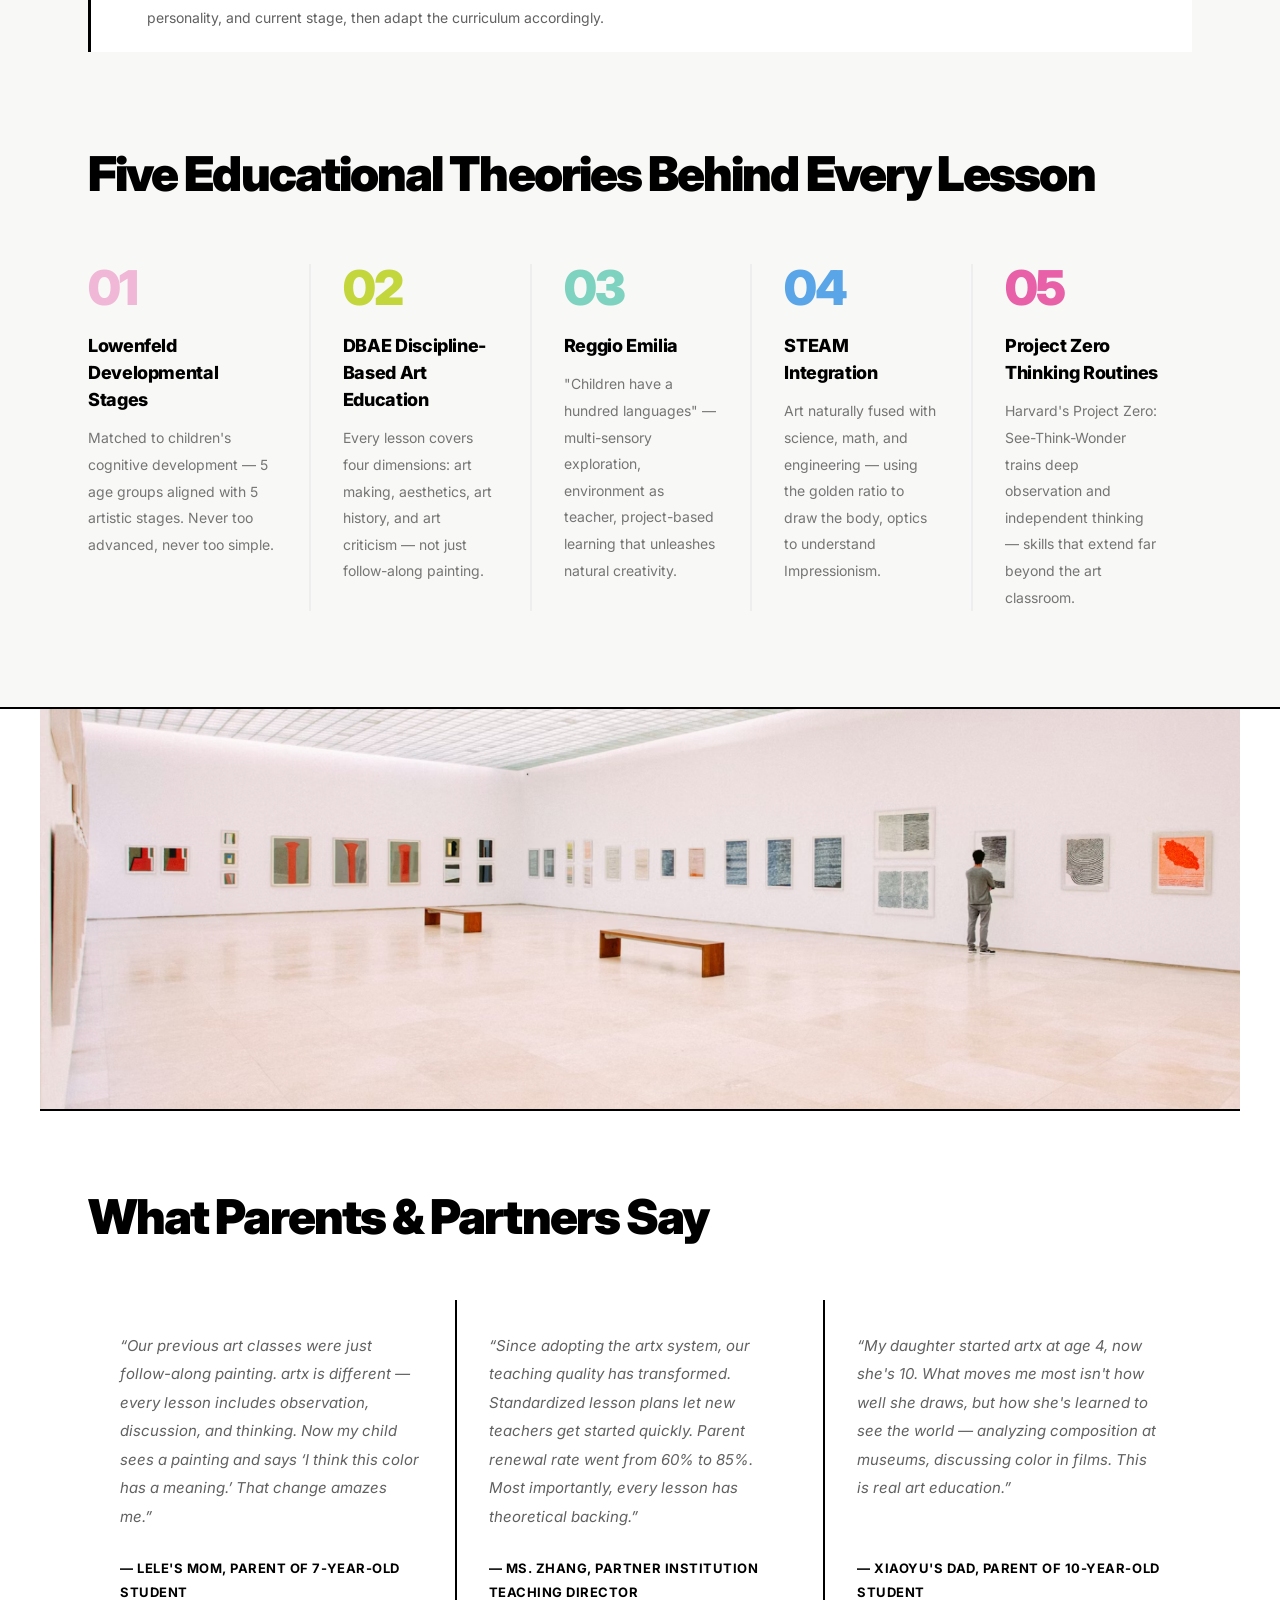
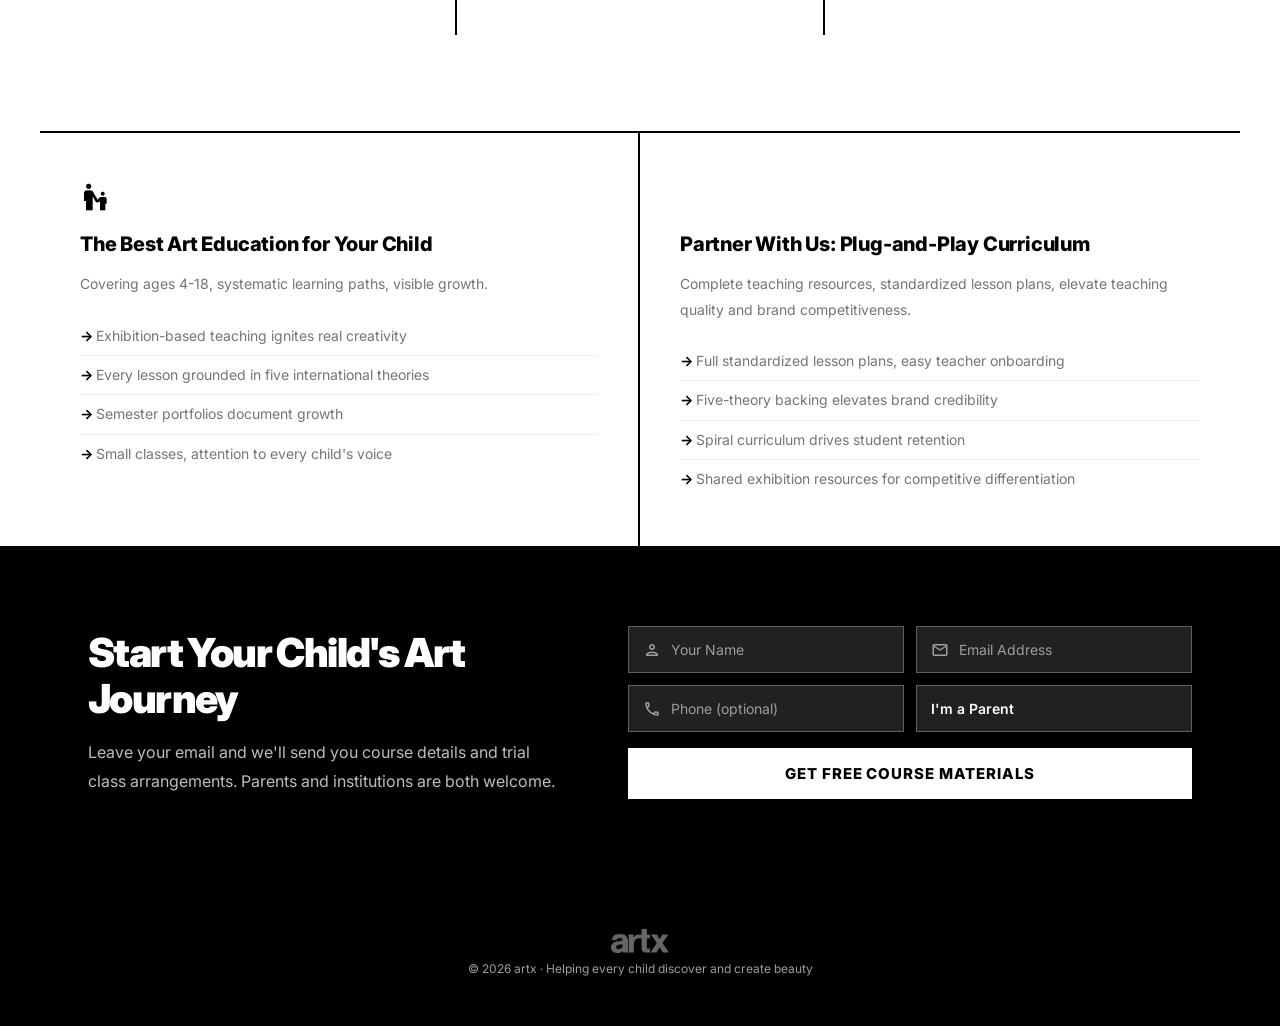
==== commit d2ce213a: "Update hero copy, unify goals format, fix mobile theories scroll - Rewrite hero.desc with MetaCher/S" ====
--- a/index.html
+++ b/index.html
@@ -49,7 +49,7 @@
             <div class="hero-text">
                 <img src="assets/logo.png" alt="artx" class="hero-logo">
                 <p class="title-large" data-i18n="hero.subtitle">让艺术成为孩子的第二语言</p>
-                <p class="body-large hero-sub" data-i18n="hero.desc">artx 是一套为艺术机构打造的专业少儿课程体系，覆盖4-18岁全年龄段，融合五大国际教育理论。我们以「展览式教学」为核心，孩子们的作品走进 Palace of Fine Arts 等真实展厅，在创作、布展、与观众互动的过程中螺旋成长。每学期都看得见进步，从涂鸦到独立创作，一步步蜕变。</p>
+                <p class="body-large hero-sub" data-i18n="hero.desc">ArtX 由 MetaCher 艺术家与教育家团队在硅谷发起与研发，面向 4–18 岁儿童构建系统化艺术成长路径。以五大国际教育理论为基石，融合展览式教学与跨学科思维，顺应儿童真实的发展节奏——让每一个学期的成长，都能被看见。</p>
                 <a href="#home-contact" class="hero-cta" data-i18n="hero.ctaContact">联系我们</a>
             </div>
         </section>
--- a/styles.css
+++ b/styles.css
@@ -292,7 +292,7 @@
 
 .hero-sub {
   opacity: 0.7;
-  max-width: 600px;
+  max-width: 740px;
   font-size: 18px;
   line-height: 1.9;
   font-weight: 400;
@@ -1271,6 +1271,32 @@
   }
   .home-contact-title { font-size: 28px; }
   .contact-input-row { flex-direction: column; }
+
+  /* Five Theories horizontal scroll */
+  .home-theories-section-inner {
+    padding: 40px 0 56px;
+    overflow: hidden;
+  }
+  .home-theories-section-title {
+    font-size: 28px;
+    padding: 0 24px;
+    margin-bottom: 32px;
+  }
+  .home-theories-grid {
+    display: flex;
+    flex-wrap: nowrap;
+    overflow-x: auto;
+    -webkit-overflow-scrolling: touch;
+    width: 100vw;
+    padding: 0 24px 16px;
+    box-sizing: border-box;
+    gap: 0;
+  }
+  .home-theory-card {
+    min-width: 240px;
+    flex-shrink: 0;
+    padding: 0 24px;
+  }
 }
 
 /* ===== About Page ===== */
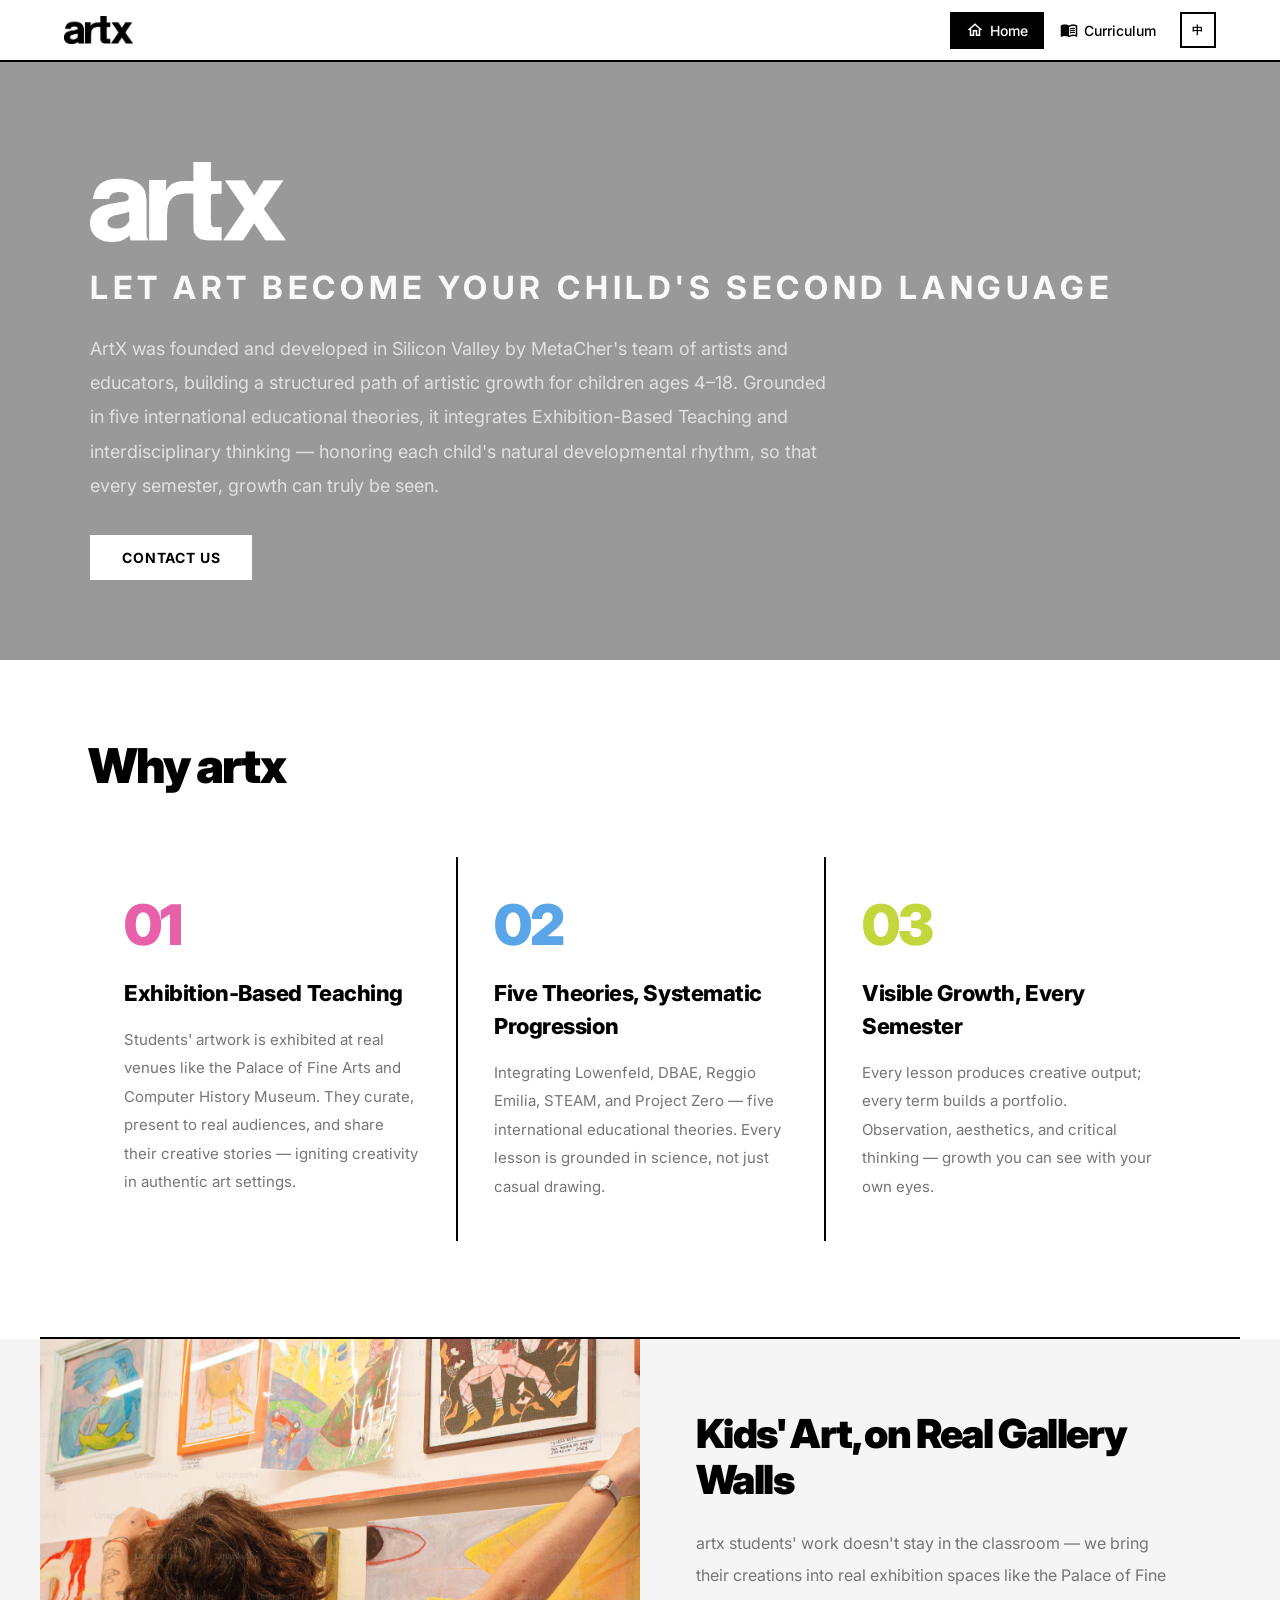
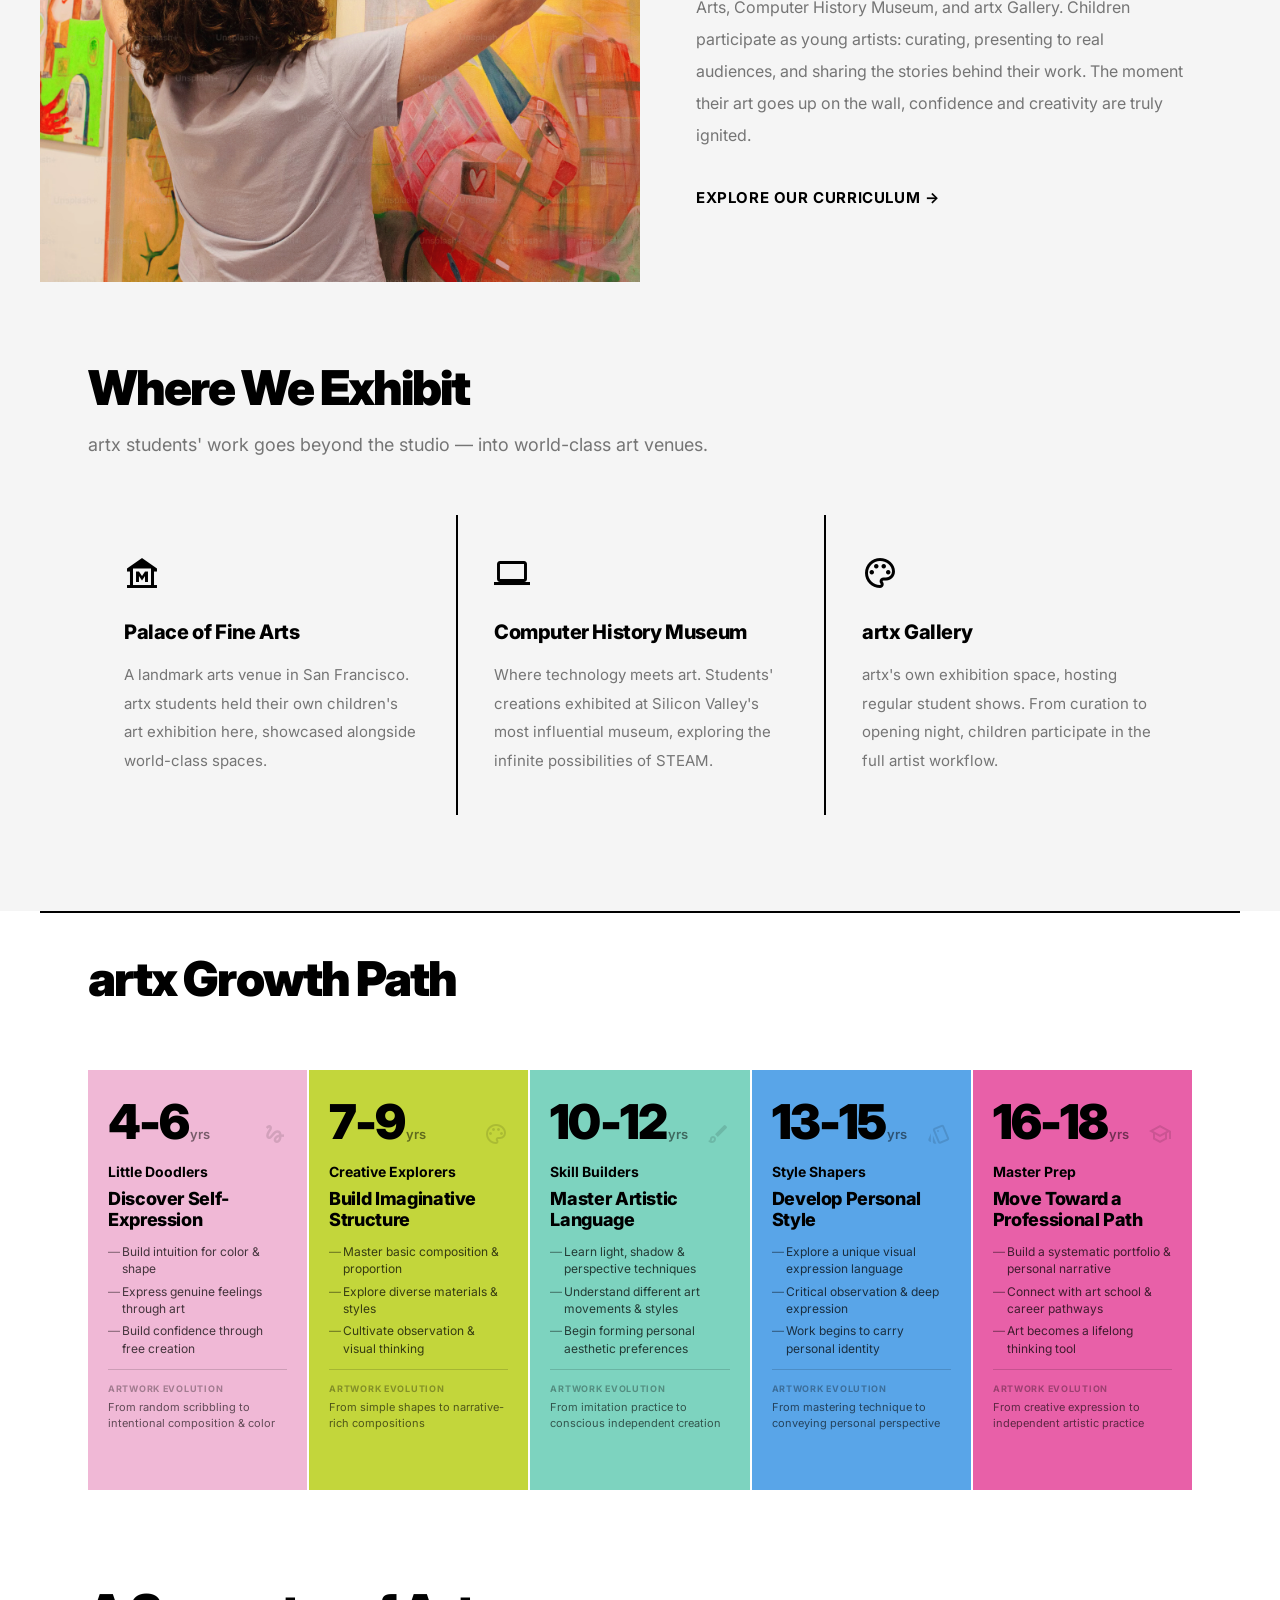
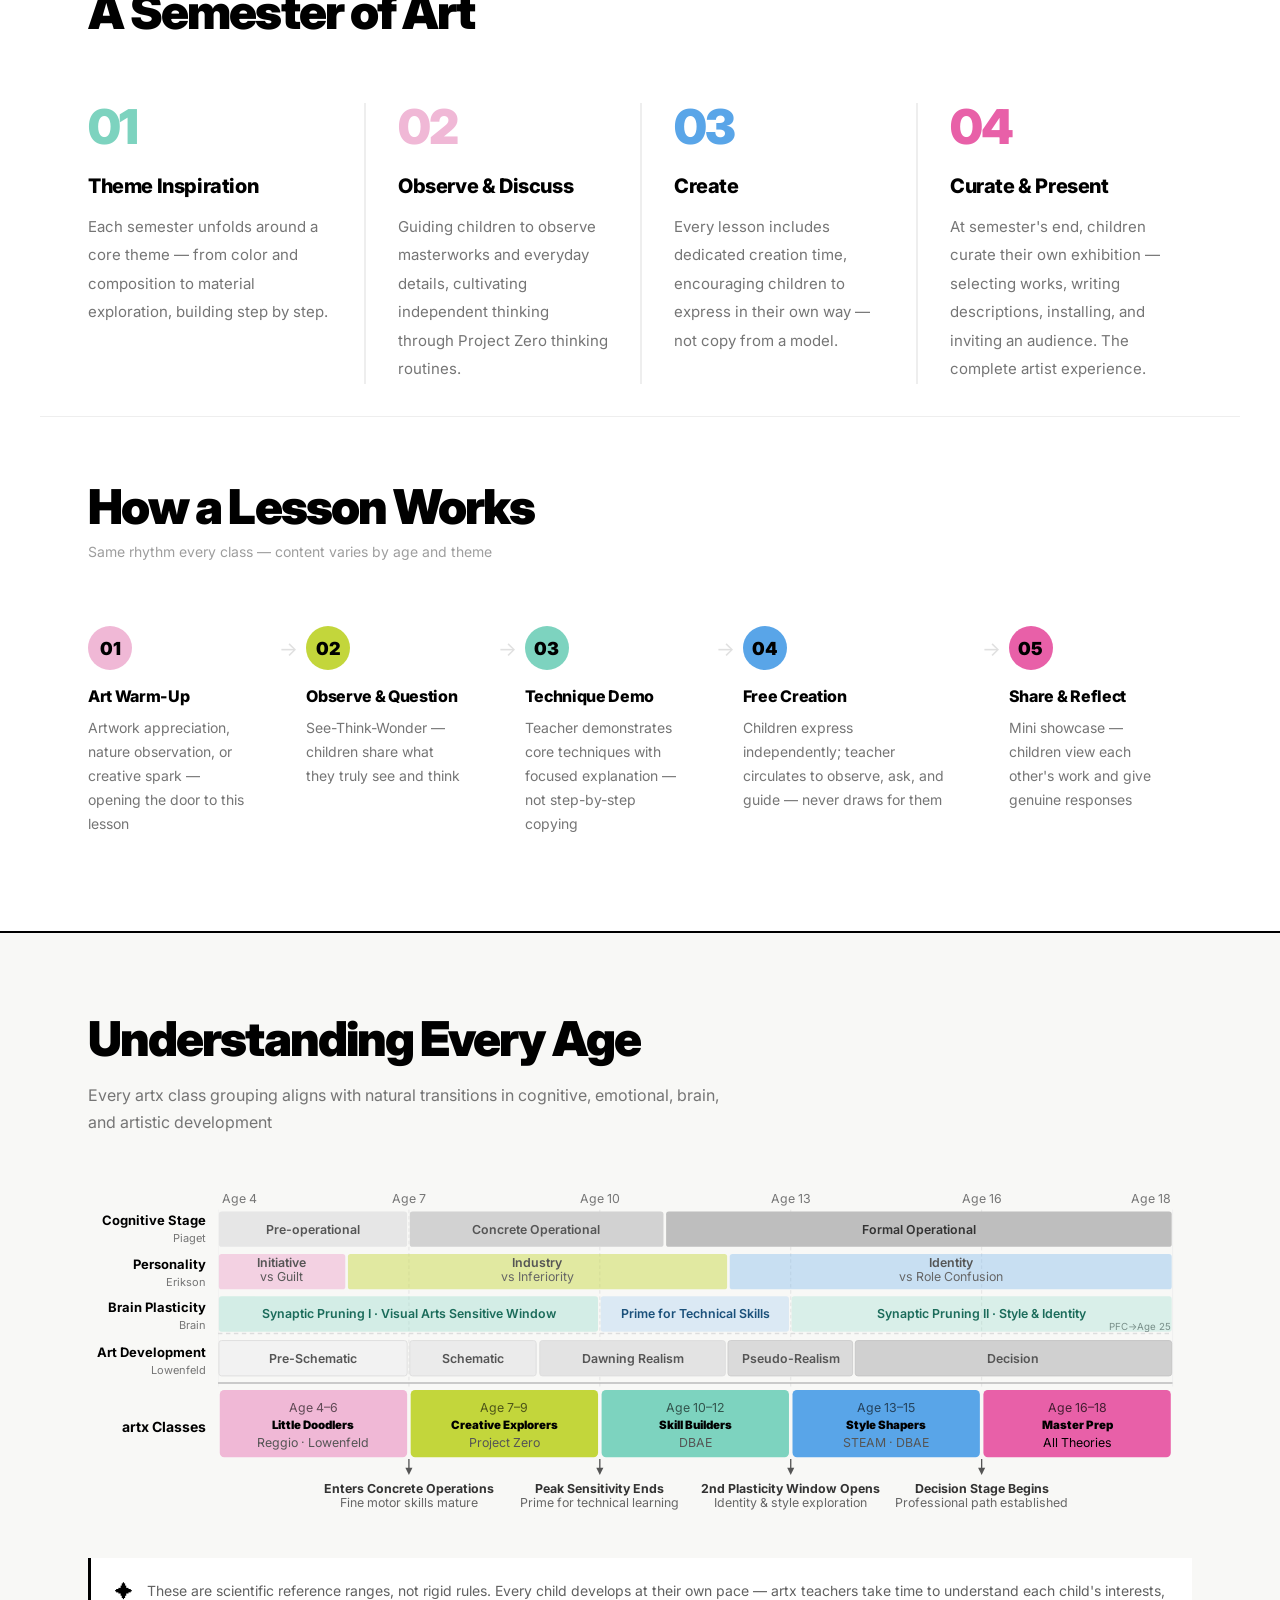
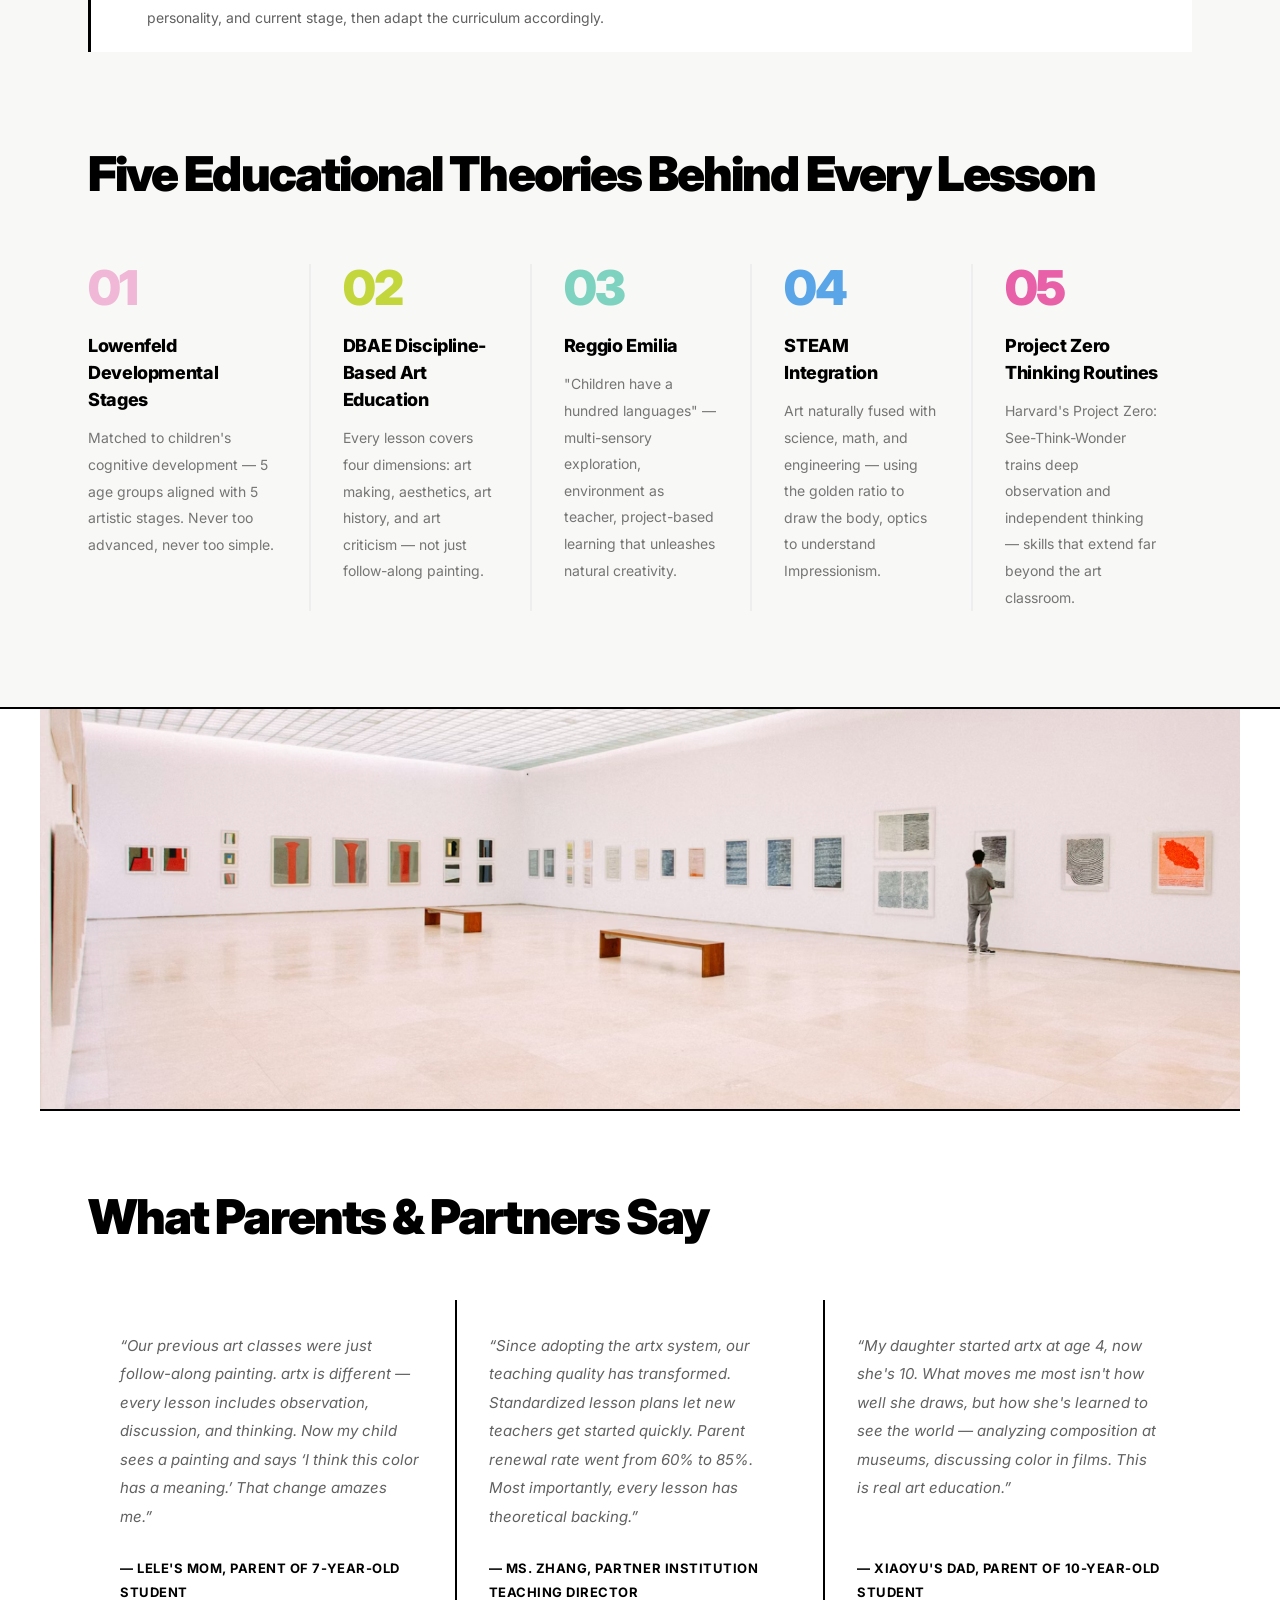
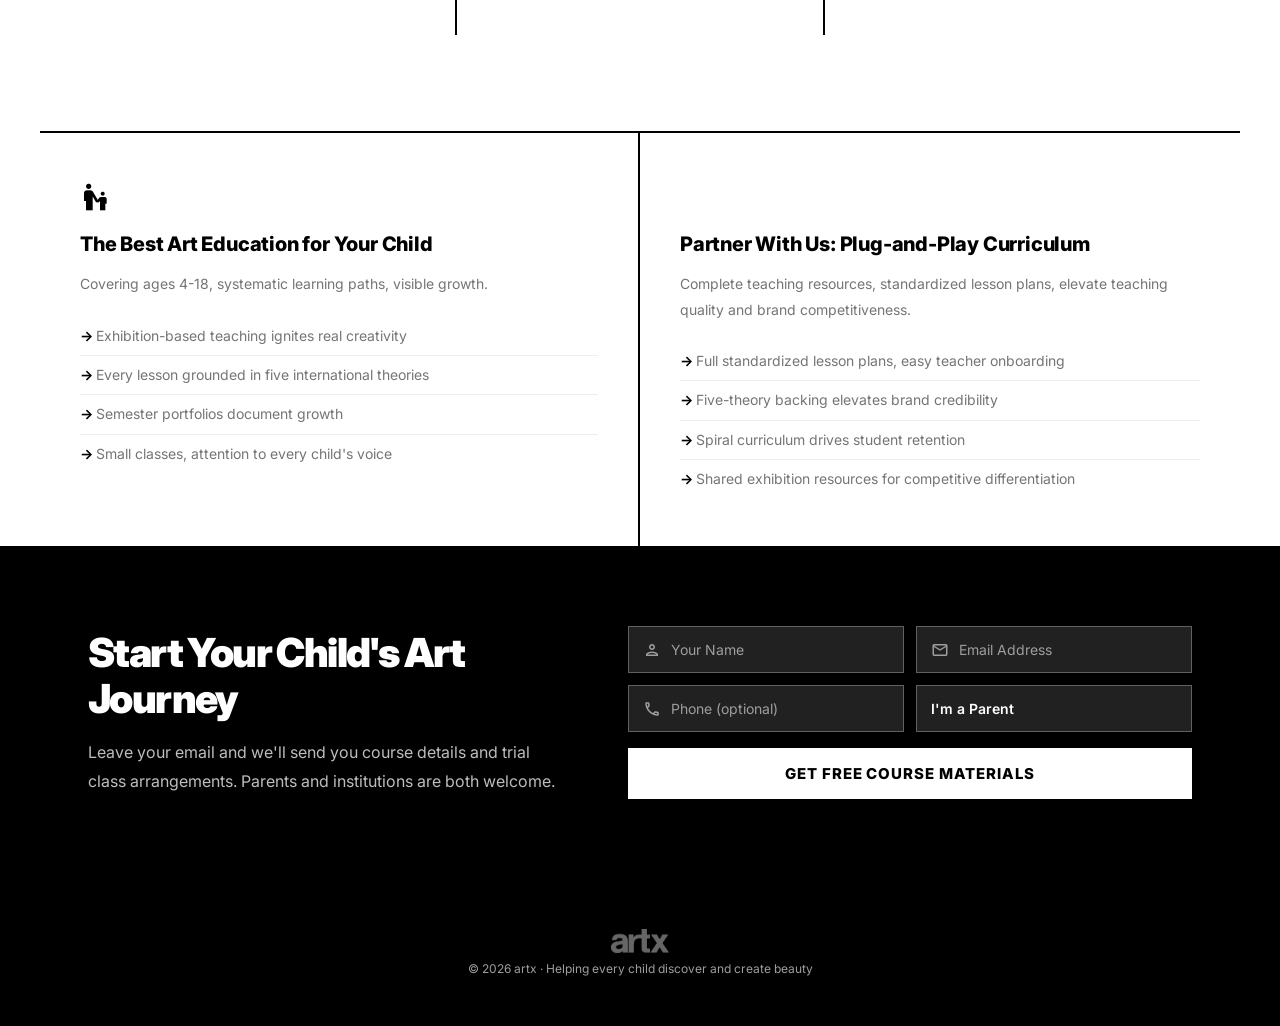
==== commit f8e2fa3d: "Mobile theories: switch to vertical stack layout like process section Co-Authored-By: Claude Sonnet " ====
--- a/styles.css
+++ b/styles.css
@@ -39,7 +39,11 @@
 /* ===== Reset ===== */
 *, *::before, *::after { margin: 0; padding: 0; box-sizing: border-box; }
 
+html { overflow-x: hidden; }
+
 body {
+  max-width: 100vw;
+  overflow-x: hidden;
   font-family: 'Inter', 'Noto Sans SC', -apple-system, Helvetica, Arial, sans-serif;
   background: var(--white);
   color: var(--black);
@@ -1272,31 +1276,25 @@
   .home-contact-title { font-size: 28px; }
   .contact-input-row { flex-direction: column; }
 
-  /* Five Theories horizontal scroll */
+  /* Five Theories — vertical stack on mobile */
   .home-theories-section-inner {
-    padding: 40px 0 56px;
-    overflow: hidden;
+    padding: 40px 24px 56px;
   }
   .home-theories-section-title {
     font-size: 28px;
-    padding: 0 24px;
     margin-bottom: 32px;
   }
   .home-theories-grid {
     display: flex;
-    flex-wrap: nowrap;
-    overflow-x: auto;
-    -webkit-overflow-scrolling: touch;
-    width: 100vw;
-    padding: 0 24px 16px;
-    box-sizing: border-box;
-    gap: 0;
+    flex-direction: column;
   }
   .home-theory-card {
-    min-width: 240px;
-    flex-shrink: 0;
-    padding: 0 24px;
-  }
+    padding: 24px 0;
+    border-left: none;
+    border-bottom: 1px solid var(--gray-200);
+  }
+  .home-theory-card:first-child { padding-left: 0; }
+  .home-theory-card:last-child { border-bottom: none; }
 }
 
 /* ===== About Page ===== */
